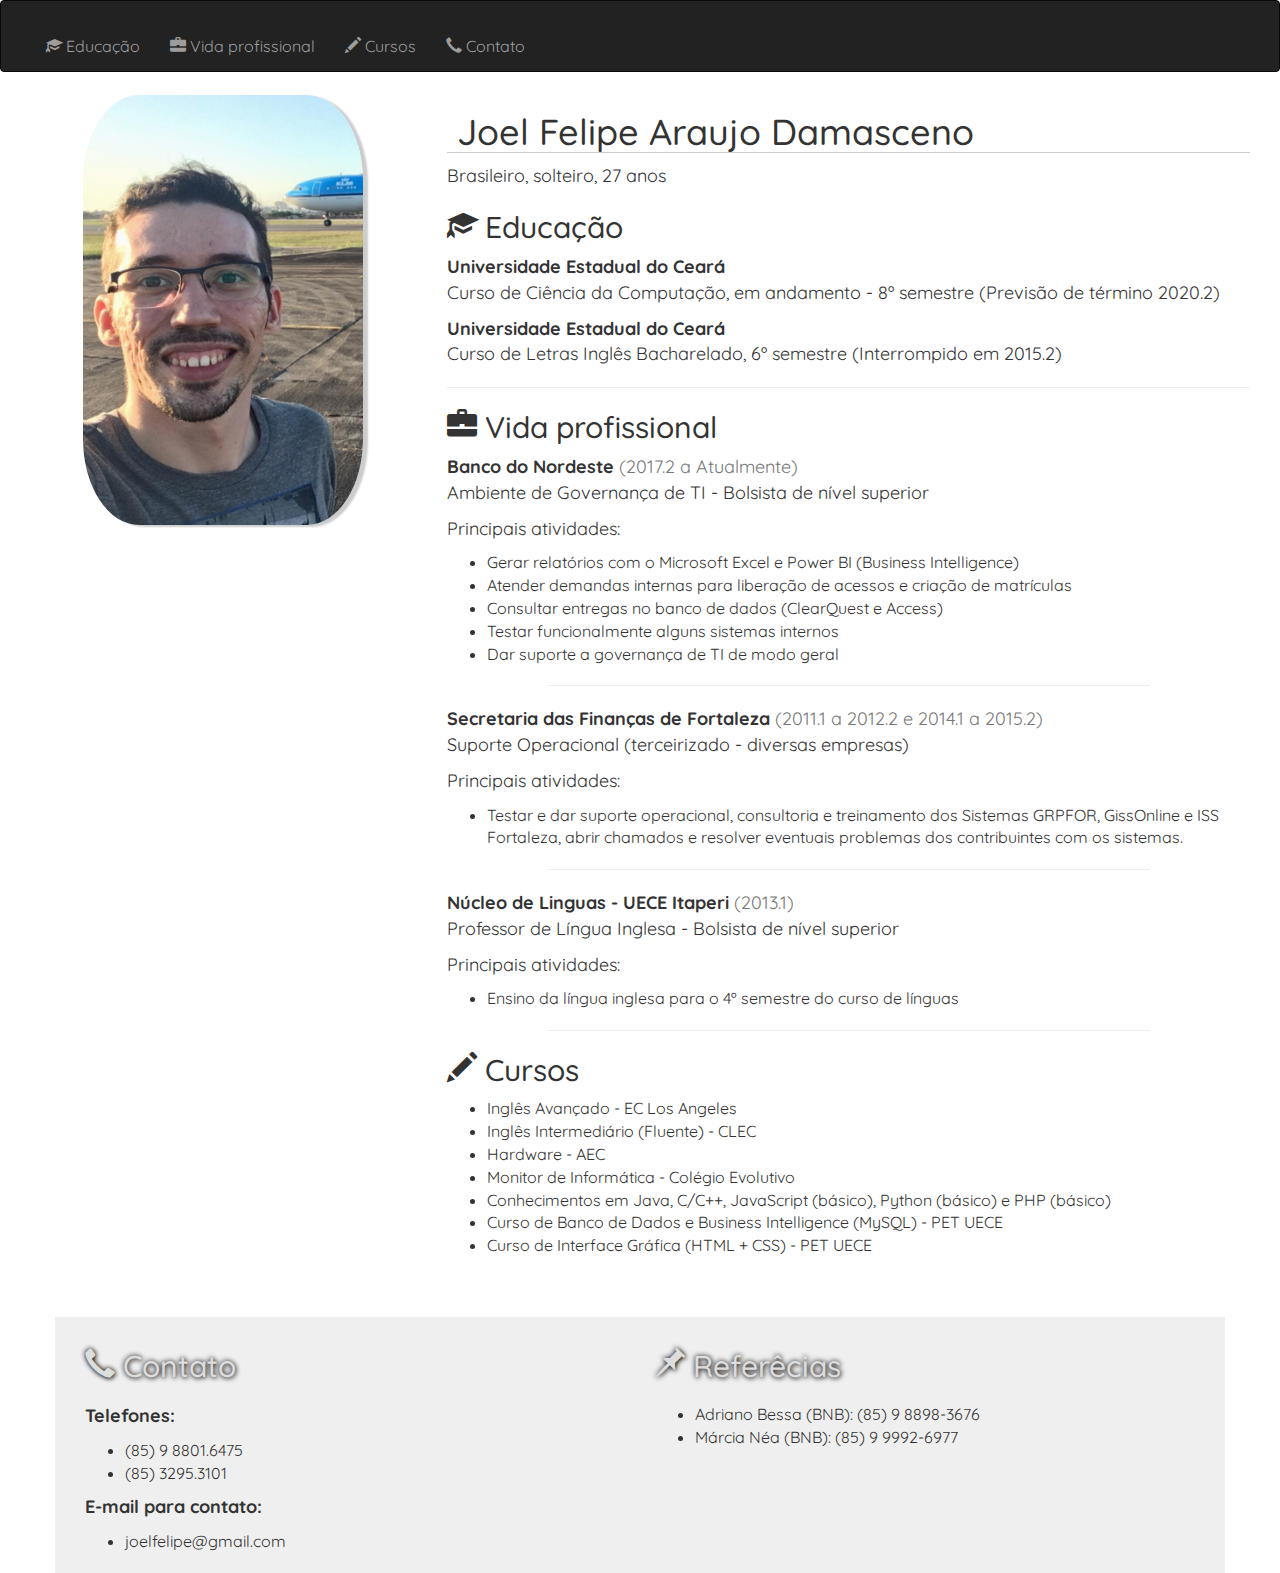
==== index.html @ 541a7241 "Update index.html" ====
<!DOCTYPE html>
<html>
	<head>
		<meta charset="utf-8">

		<title>Currículo Joel Felipe Araujo Damasceno</title>
		<script src="https://ajax.googleapis.com/ajax/libs/jquery/3.2.1/jquery.min.js"></script>
		<link href="https://fonts.googleapis.com/css?family=Advent+Pro|Oswald|Quicksand" rel="stylesheet">
		<link href="css/bootstrap.min.css" rel="stylesheet">
		<link href="css/main.css" rel="stylesheet">
		<link href="css/footer.css" rel="stylesheet">
		<script src="js/bootstrap.js"></script>
		<meta charset="utf-8">
		<meta name="viewport" content="width=device-width, initial-scale=1">
		<link rel="stylesheet" href="https://maxcdn.bootstrapcdn.com/bootstrap/3.3.7/css/bootstrap.min.css">
		<script src="https://ajax.googleapis.com/ajax/libs/jquery/3.3.1/jquery.min.js"></script>
		<script src="https://maxcdn.bootstrapcdn.com/bootstrap/3.3.7/js/bootstrap.min.js"></script>
		<style>
			body {
			  position: relative; 
			}
			.affix {
			  top:0;
			  width: 100%;
			  z-index: 9999 !important;
			}
			.navbar {
			  margin-bottom: 0px;
			}

			.affix ~ .container-fluid {
			 position: relative;
			 top: 50px;
			}
			#section1 {padding-top:50px;height:500px;color: #fff; background-color: #1E88E5;}
			#section2 {padding-top:50px;height:500px;color: #fff; background-color: #673ab7;}
			#section3 {padding-top:50px;height:500px;color: #fff; background-color: #ff9800;}
			#section41 {padding-top:50px;height:500px;color: #fff; background-color: #00bcd4;}
			#section42 {padding-top:50px;height:500px;color: #fff; background-color: #009688;}
		 </style>
		
	</head>
	<body>
		<header class="container">
			<!--<nav class="navbar navbar" data-spy="affix" data-offset-top="197">
				<a class="btn btn-default align-center" href="#educacao"><span class="glyphicon glyphicon-education"></span> Educação</a>
				<a class="btn btn-default align-center" href="#profissional"><span class="glyphicon glyphicon-briefcase"></span> Vida profissional</a>
				<a class="btn btn-default align-center" href="#cursos"><span class="glyphicon glyphicon-pencil"></span> Cursos</a>
				<a class="btn btn-default align-center" href="#contato"><span class="glyphicon glyphicon-earphone"></span> Contato</a> 
			</nav>-->
		</header>
		<nav class="navbar navbar-inverse" data-spy="fix" data-offset-top="400">
		  <div class="container-fluid">
			<div class="navbar-header">
				<button type="button" class="navbar-toggle" data-toggle="collapse" data-target="#myNavbar">
					<span class="icon-bar"></span>
					<span class="icon-bar"></span>
					<span class="icon-bar"></span>			  
			  </button>
			</div>
			<div>
			  <div class="collapse navbar-collapse" id="myNavbar">
				<ul class="nav navbar-nav">
				  <li><a href="#educacao"><span class="glyphicon glyphicon-education"></span> Educação</a></li>
				  <li><a href="#profissional"><span class="glyphicon glyphicon-briefcase"></span> Vida profissional</a></li>
				  <li><a href="#cursos"><span class="glyphicon glyphicon-pencil"></span> Cursos</a></li>
				  <li><a href="#contato"><span class="glyphicon glyphicon-earphone"></span> Contato</a></li>
				  <!--<li class="dropdown"><a class="dropdown-toggle" data-toggle="dropdown" href="#">Section 4 <span class="caret"></span></a>
					<ul class="dropdown-menu">
					  <li><a href="#section41">Section 4-1</a></li>
					  <li><a href="#section42">Section 4-2</a></li>
					</ul>
				  </li>-->
				</ul>
			  </div>
			</div>
		  </div>
		</nav>
		
		
		<div id="principal" class="container-fluid">
			<div id="container-img" class="col-md-4">
				<img src="img/joel2.jpg" alt="Foto Joel Felipe" title="Foto Joel Felipe" /> <br/>
				<!--<nav class="btn-group-vertical" data-spy="scroll">
					<a class="btn btn-default align-left" href="#educacao"><span class="glyphicon glyphicon-education"></span> Educação</a>
					<a class="btn btn-default align-left" href="#profissional"><span class="glyphicon glyphicon-briefcase"></span> Vida profissional</a>
					<a class="btn btn-default align-left" href="#cursos"><span class="glyphicon glyphicon-pencil"></span> Cursos</a>
					<a class="btn btn-default align-left" href="#contato"><span class="glyphicon glyphicon-earphone"></span> Contato</a> 
				</nav>-->
			</div>
			<div class="col-md-8">
				<h1>Joel Felipe Araujo Damasceno</h1>
				<p>Brasileiro, solteiro, 27 anos</p>
				<section id="educacao">
					<h2><span class="glyphicon glyphicon-education"></span> Educação</h2>
					<p><strong>Universidade Estadual do Ceará</strong><br/>Curso de Ciência da Computação, em andamento - 8º semestre (Previsão de término 2020.2)</p>
					<p><strong>Universidade Estadual do Ceará</strong><br/>Curso de Letras Inglês Bacharelado, 6º semestre (Interrompido em 2015.2)</p>
					
				</section>
				<hr/>
				<section id="profissional">
					<h2><span class="glyphicon glyphicon-briefcase"></span> Vida profissional</h2>
					<p>
						<strong>Banco do Nordeste</strong><span class="data"> (2017.2 a Atualmente)</span>
						<br/>Ambiente de Governança de TI - Bolsista de nível superior
					</p>
					<p>
						Principais atividades:
						<ul>
							<li>Gerar relatórios com o Microsoft Excel e Power BI (Business Intelligence)</li>
							<li>Atender demandas internas para liberação de acessos e criação de matrículas</li>
							<li>Consultar entregas no banco de dados (ClearQuest e Access)</li>
							<li>Testar funcionalmente alguns sistemas internos</li>
							<li>Dar suporte a governança de TI de modo geral</li>
						</ul>
					</p>
					<hr/>
					<p>
						<strong>Secretaria das Finanças de Fortaleza</strong><span class="data"> (2011.1 a 2012.2 e 2014.1 a 2015.2)</span>
						<br/>Suporte Operacional (terceirizado - diversas empresas)
					</p>
					<p>Principais atividades:</p>
					<ul>
						<li>Testar e dar suporte operacional, consultoria e treinamento dos Sistemas GRPFOR, GissOnline e ISS Fortaleza, abrir chamados e resolver eventuais problemas dos contribuintes com os sistemas.</li>
					</ul>
					<hr/>
					<p>
						<strong>Núcleo de Linguas - UECE Itaperi</strong><span class="data"> (2013.1)</span>
						<br/>Professor de Língua Inglesa - Bolsista de nível superior
					</p>
					<p>
						Principais atividades:
						<ul>
							<li>Ensino da língua inglesa para o 4º semestre do curso de línguas</li>
						</ul>
					</p>
					<hr/>

				</section>
				<section id="cursos">
					<h2><span class="glyphicon glyphicon-pencil"></span> Cursos</h2>
					<ul>
						<li>Inglês Avançado - EC Los Angeles</li>
						<li>Inglês Intermediário (Fluente) - CLEC</li>
						<li>Hardware - AEC</li>
						<li>Monitor de Informática - Colégio Evolutivo</li>
						<li>Conhecimentos em Java, C/C++, JavaScript (básico), Python (básico) e PHP (básico)</li>
						<li>Curso de Banco de Dados e Business Intelligence (MySQL) - PET UECE</li>
						<li>Curso de Interface Gráfica (HTML + CSS) - PET UECE</li>
					</ul>
				</section> 
			</div>
		</div>
		<footer id="contato" class="container">
			<div class="col-md-6">
				<h2><span class="glyphicon glyphicon-earphone"></span> Contato</h2>
				<p>
					<strong>Telefones: </strong>
					<ul>
						<li>(85) 9 8801.6475</li>
						<li>(85) 3295.3101</li>
					</ul>

				</p>
				<p>
					<strong>E-mail para contato: </strong>
					<ul>
						<li>joelfelipe@gmail.com</li>
					</ul>
				</p>
			</div>
			<div class="col-md-6">
				<h2><span class="glyphicon glyphicon-pushpin"></span> Referêcias</h2>
				<ul>
					<li>Adriano Bessa (BNB): (85) 9 8898-3676</li>
					<li>Márcia Néa (BNB): (85) 9 9992-6977</li>
				</ul>
			</div>
		</footer>
<!--<script>
    setTimeout(function(){
        $.getJSON("http://ws.audioscrobbler.com/2.0/?method=user.getrecenttracks&user=IcelinkChizuru&api_key=bb6ff4dbb2cafe2ff503d2848f20c71f&format=json", function(result){
            $.each(result.track, function(i, field){
                $("#musicas").append(field + " ");
            });
			console.log(result);
        });
    }, 1);
</script>-->
	</body>
</html>
---- css/main.css ----
* {
	transition-duration: .3s;
	font-family: 'Quicksand', sans-serif;
}

p {
	font-size: 18px;
}

#container-img{
	text-align: center;
}

#principal {
	padding-top: 20px;
}

#principal img {
	width: 20em;
	border-radius: 20%;
	box-shadow: 5px 2px 2px #ccc;
	margin: 3px 0px;
}

li {
	font-size: 16px;
}

h1, h2, h3, h4, h5, h6 {
	font-family: 'Oswald', sans-serif;
}

h1 {
	font-size: 3em;
	border-bottom: solid 1px #ccc;
	padding-left: 10px;
}

nav {
	padding-top: 20px;
}

nav a:not(:first-child){

}

.data {
	color: #777;
}

section hr {
	margin: 20px 100px;
}

@media only screen and (max-width: 500px) {
	#principal img {
		width: 100%;
		border-radius: 0px;
	}
}


@media only screen and (max-width: 500px) {
	nav a {

	}
}
---- css/footer.css ----
footer {
	min-height: 250px;
	background-color: #efefef;
	margin-top: 50px;
	padding: 10px;
}

footer h2 {
	color: #ddd;
	text-shadow: 1px 1px 5px #000, -1px -1px 5px #888;
	padding-bottom: 10px;
}
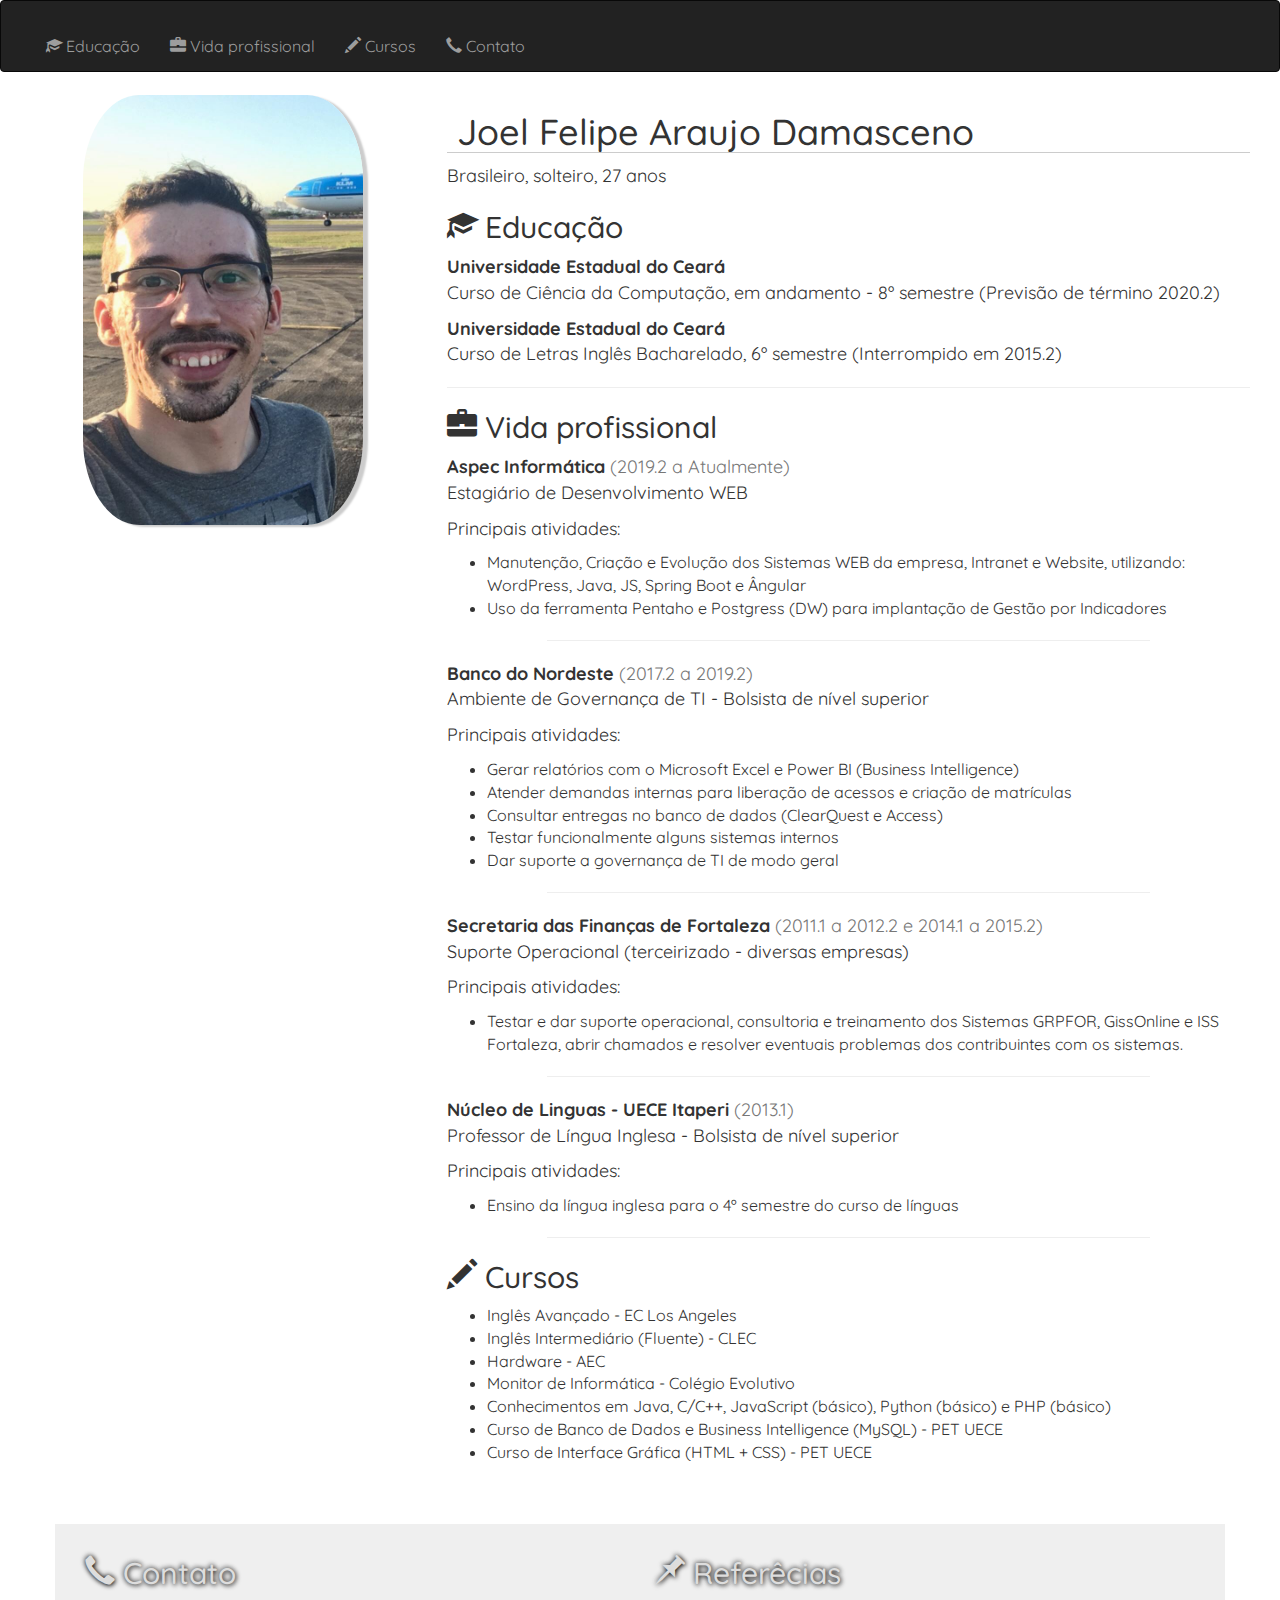
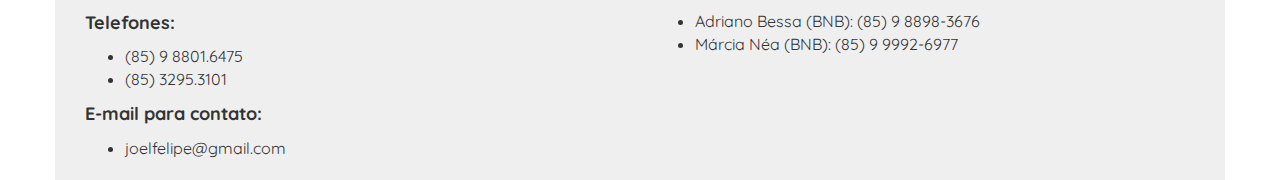
==== commit a785df8e: "Atualização de Vida Profissional" ====
--- a/index.html
+++ b/index.html
@@ -101,7 +101,19 @@
 				<section id="profissional">
 					<h2><span class="glyphicon glyphicon-briefcase"></span> Vida profissional</h2>
 					<p>
-						<strong>Banco do Nordeste</strong><span class="data"> (2017.2 a Atualmente)</span>
+						<strong>Aspec Informática</strong><span class="data"> (2019.2 a Atualmente)</span>
+						<br/>Estagiário de Desenvolvimento WEB
+					</p>
+					<p>
+						Principais atividades:
+						<ul>
+							<li>Manutenção, Criação e Evolução dos Sistemas WEB da empresa, Intranet e Website, utilizando: WordPress, Java, JS, Spring Boot e Ângular</li>
+							<li>Uso da ferramenta Pentaho e Postgress (DW) para implantação de Gestão por Indicadores</li>
+						</ul>
+					</p>
+					<hr/>
+					<p>
+						<strong>Banco do Nordeste</strong><span class="data"> (2017.2 a 2019.2)</span>
 						<br/>Ambiente de Governança de TI - Bolsista de nível superior
 					</p>
 					<p>
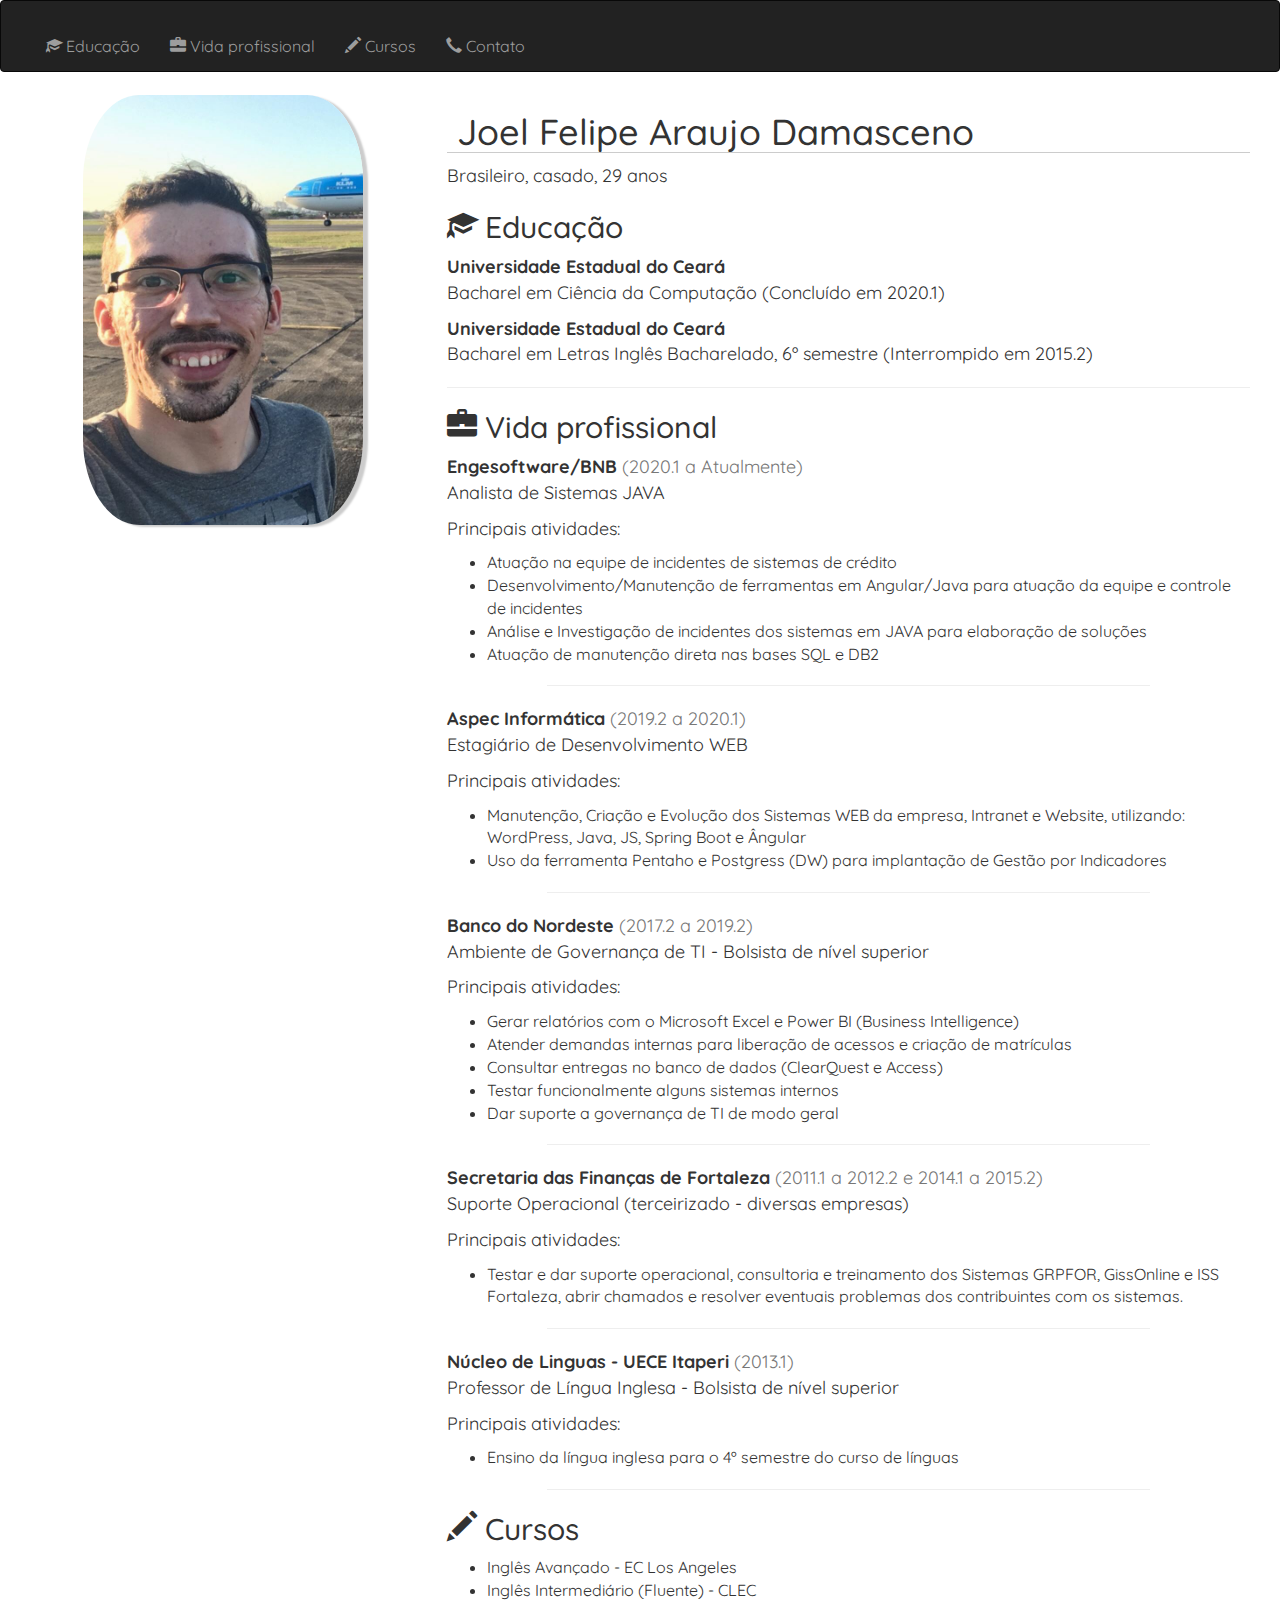
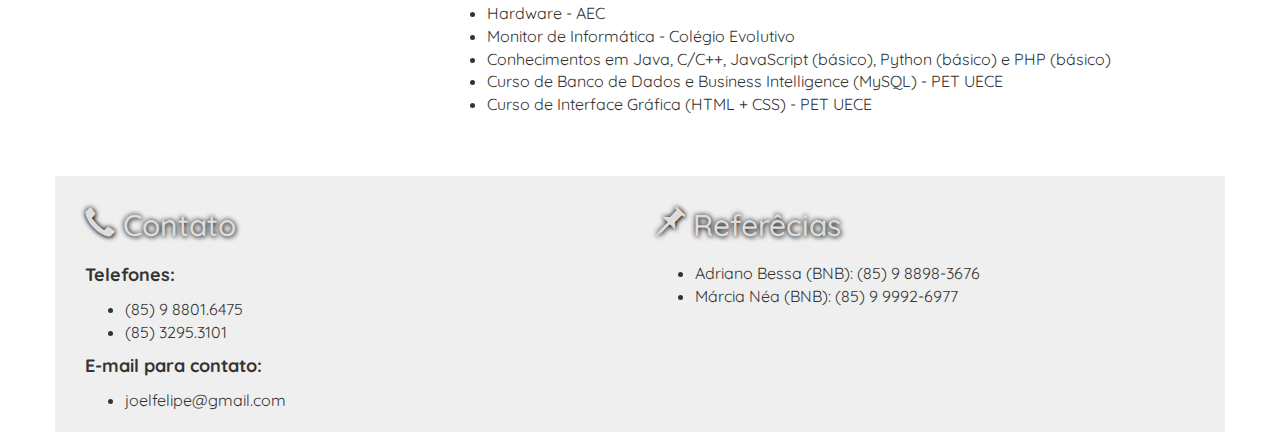
==== commit a77c12f7: "Update index.html" ====
--- a/index.html
+++ b/index.html
@@ -90,18 +90,32 @@
 			</div>
 			<div class="col-md-8">
 				<h1>Joel Felipe Araujo Damasceno</h1>
-				<p>Brasileiro, solteiro, 27 anos</p>
+				<p>Brasileiro, casado, 29 anos</p>
 				<section id="educacao">
 					<h2><span class="glyphicon glyphicon-education"></span> Educação</h2>
-					<p><strong>Universidade Estadual do Ceará</strong><br/>Curso de Ciência da Computação, em andamento - 8º semestre (Previsão de término 2020.2)</p>
-					<p><strong>Universidade Estadual do Ceará</strong><br/>Curso de Letras Inglês Bacharelado, 6º semestre (Interrompido em 2015.2)</p>
+					<p><strong>Universidade Estadual do Ceará</strong><br/>Bacharel em Ciência da Computação (Concluído em 2020.1)</p>
+					<p><strong>Universidade Estadual do Ceará</strong><br/>Bacharel em Letras Inglês Bacharelado, 6º semestre (Interrompido em 2015.2)</p>
 					
 				</section>
 				<hr/>
 				<section id="profissional">
 					<h2><span class="glyphicon glyphicon-briefcase"></span> Vida profissional</h2>
 					<p>
-						<strong>Aspec Informática</strong><span class="data"> (2019.2 a Atualmente)</span>
+						<strong>Engesoftware/BNB</strong><span class="data"> (2020.1 a Atualmente)</span>
+						<br/>Analista de Sistemas JAVA
+					</p>
+					<p>
+						Principais atividades:
+						<ul>
+							<li>Atuação na equipe de incidentes de sistemas de crédito</li>
+							<li>Desenvolvimento/Manutenção de ferramentas em Angular/Java para atuação da equipe e controle de incidentes</li>
+							<li>Análise e Investigação de incidentes dos sistemas em JAVA para elaboração de soluções</li>
+							<li>Atuação de manutenção direta nas bases SQL e DB2</li>
+						</ul>
+					</p>
+					<hr/>
+					<p>
+						<strong>Aspec Informática</strong><span class="data"> (2019.2 a 2020.1)</span>
 						<br/>Estagiário de Desenvolvimento WEB
 					</p>
 					<p>
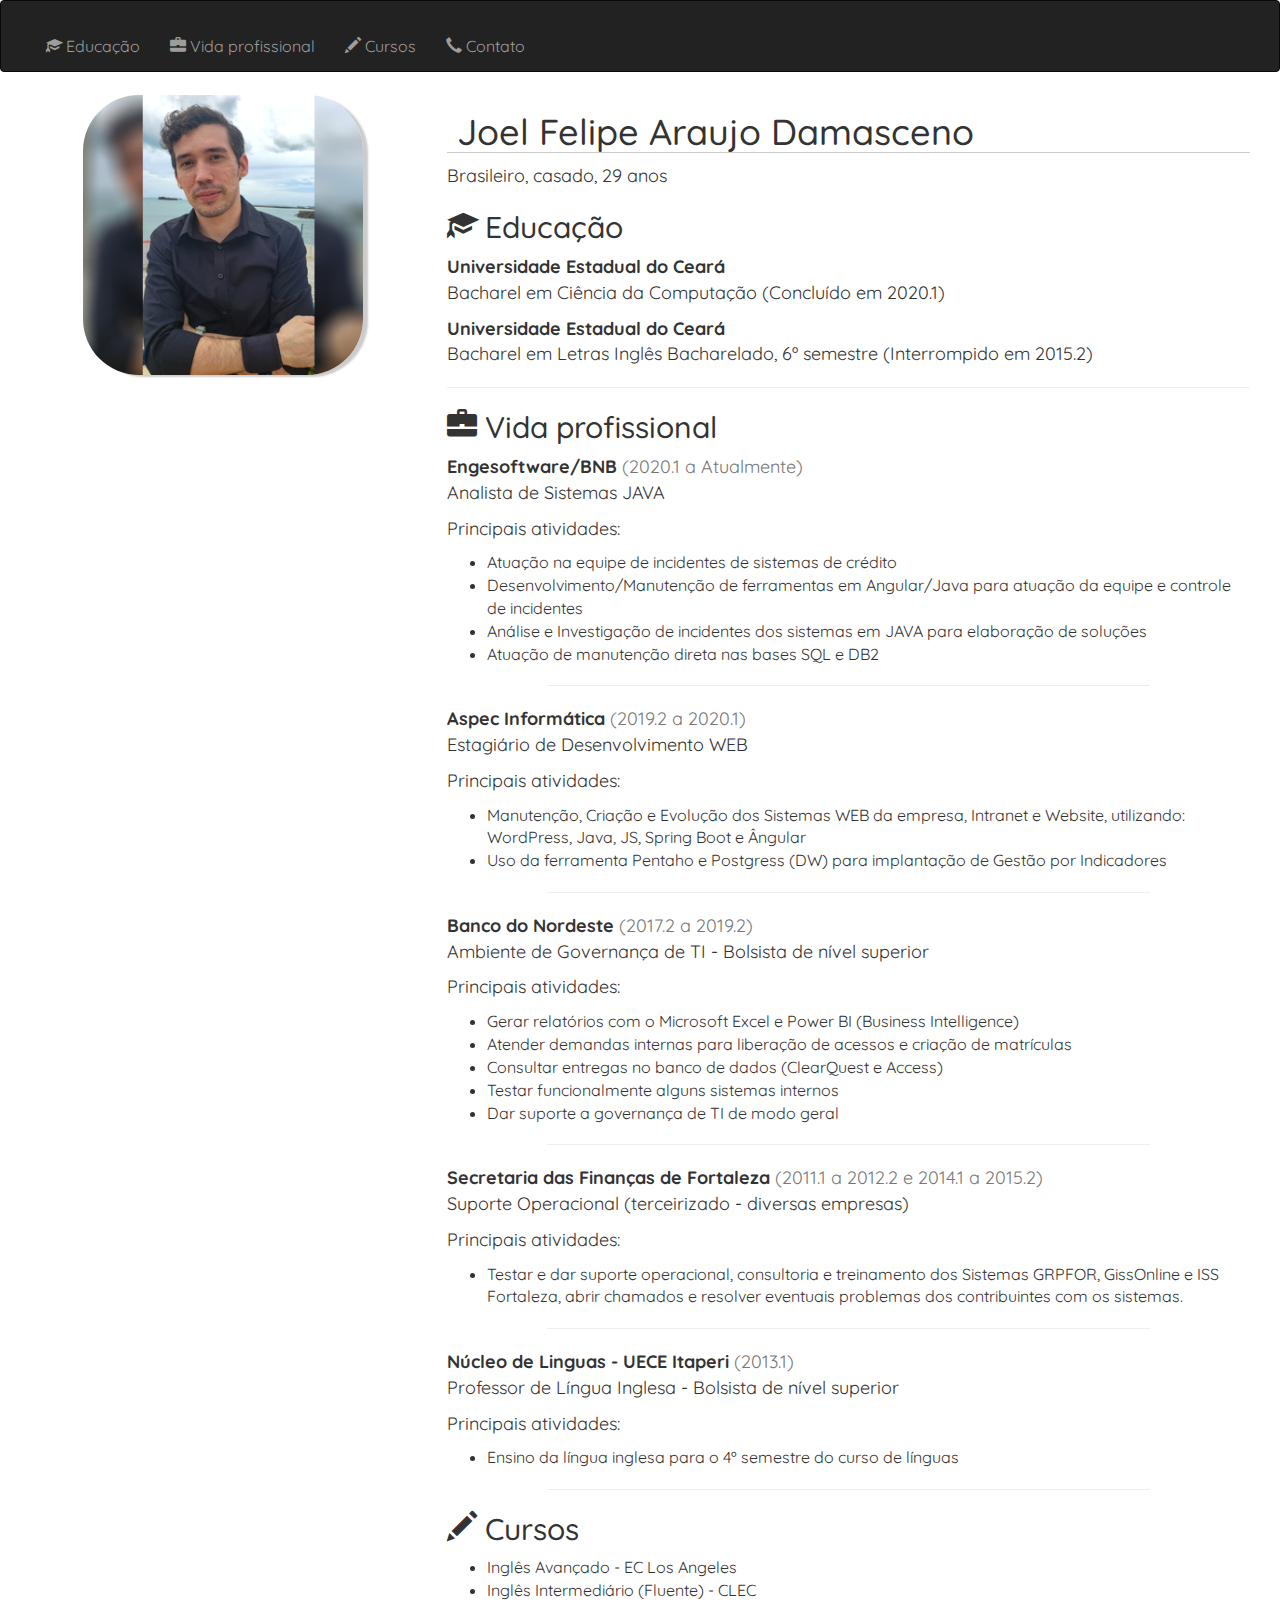
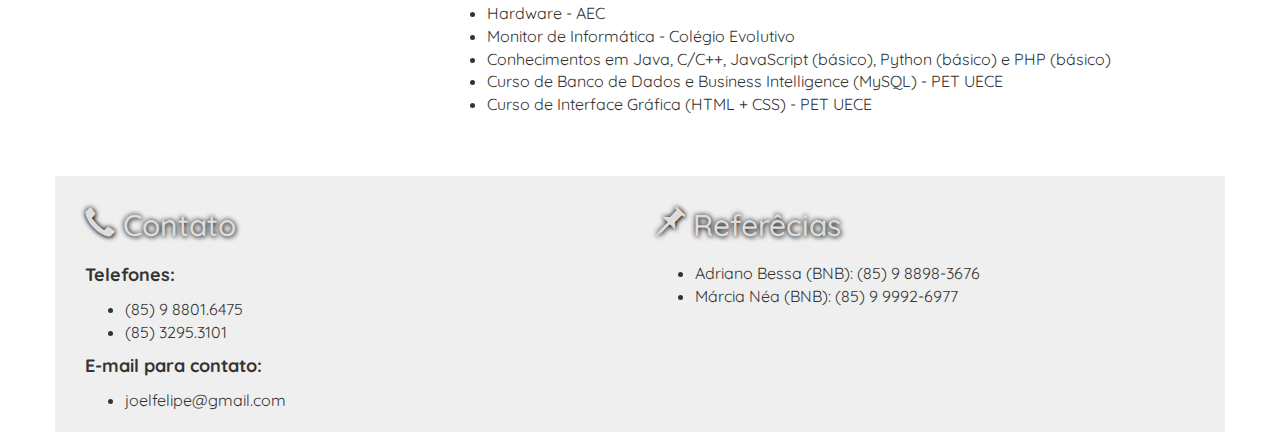
==== commit 6f1b7465: "Update index.html" ====
--- a/index.html
+++ b/index.html
@@ -80,7 +80,7 @@
 		
 		<div id="principal" class="container-fluid">
 			<div id="container-img" class="col-md-4">
-				<img src="img/joel2.jpg" alt="Foto Joel Felipe" title="Foto Joel Felipe" /> <br/>
+				<img src="img/foto linkedin.png" alt="Foto Joel Felipe" title="Foto Joel Felipe" /> <br/>
 				<!--<nav class="btn-group-vertical" data-spy="scroll">
 					<a class="btn btn-default align-left" href="#educacao"><span class="glyphicon glyphicon-education"></span> Educação</a>
 					<a class="btn btn-default align-left" href="#profissional"><span class="glyphicon glyphicon-briefcase"></span> Vida profissional</a>
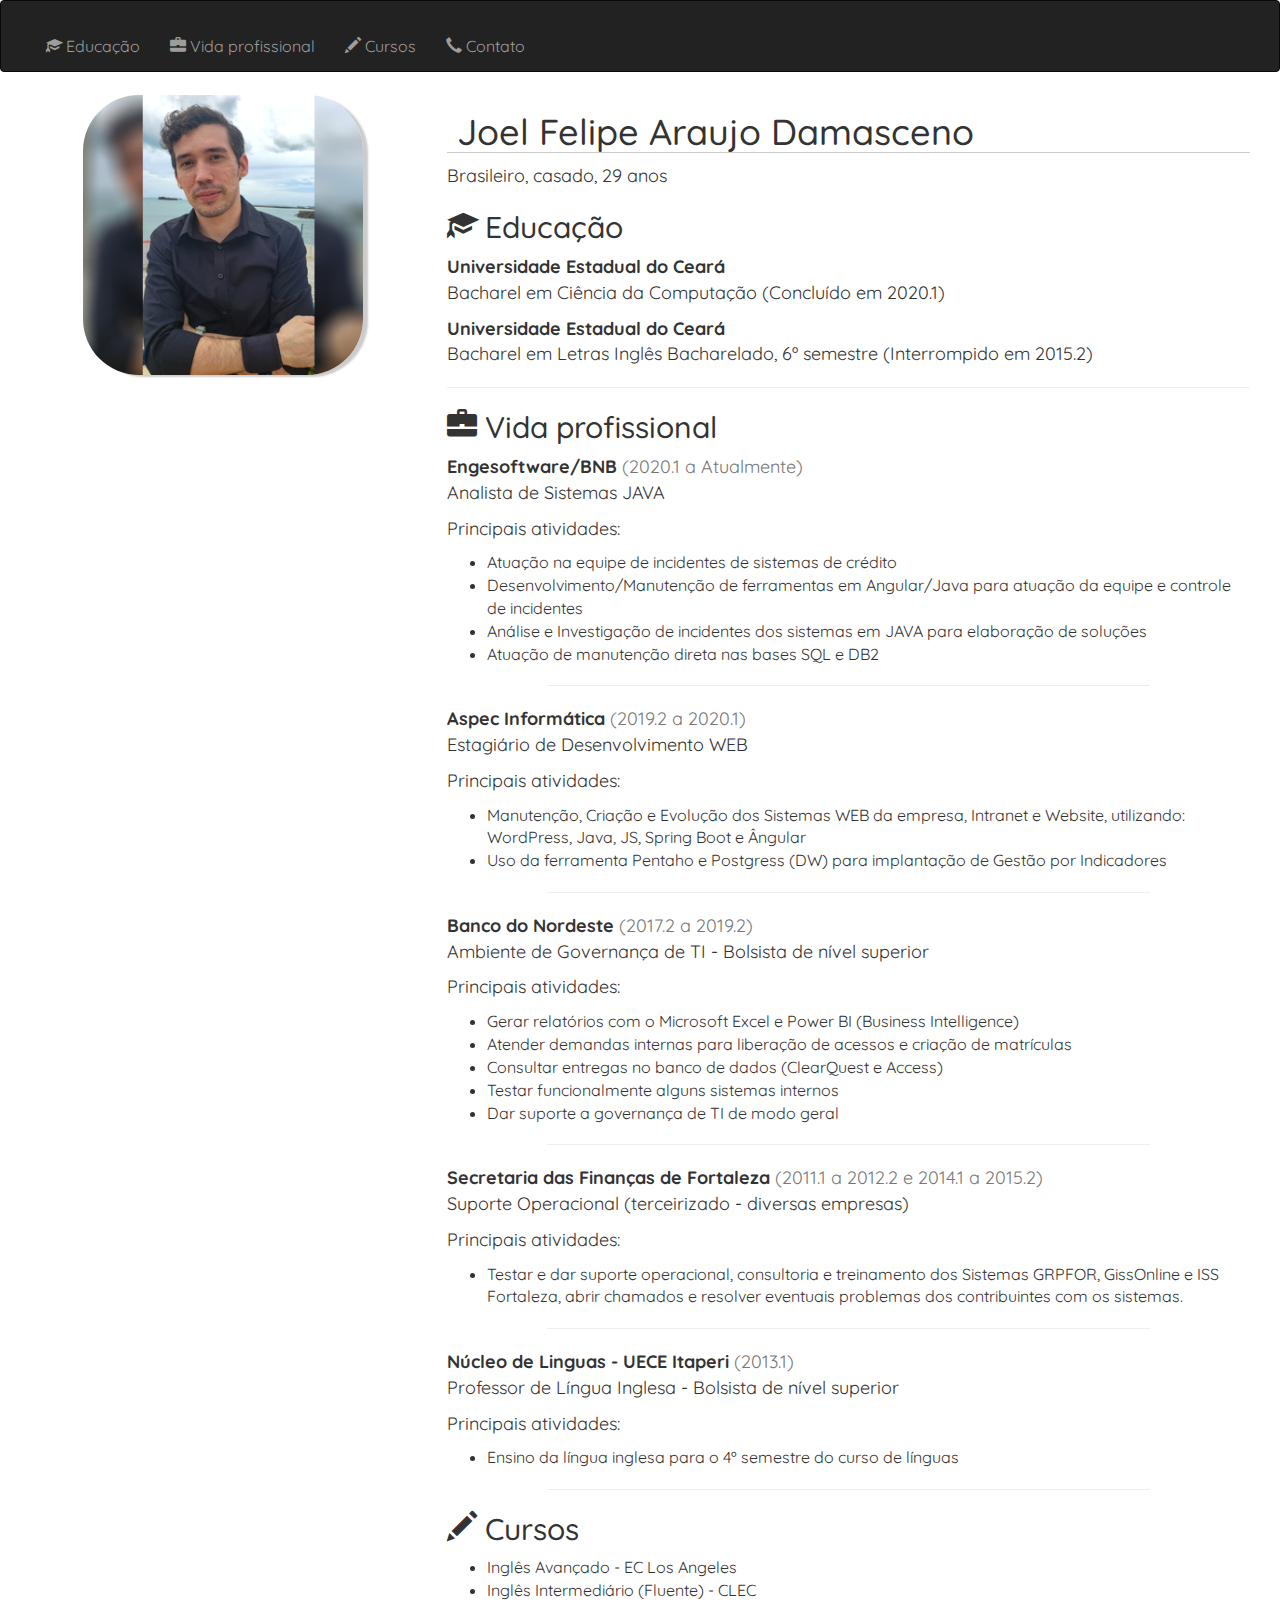
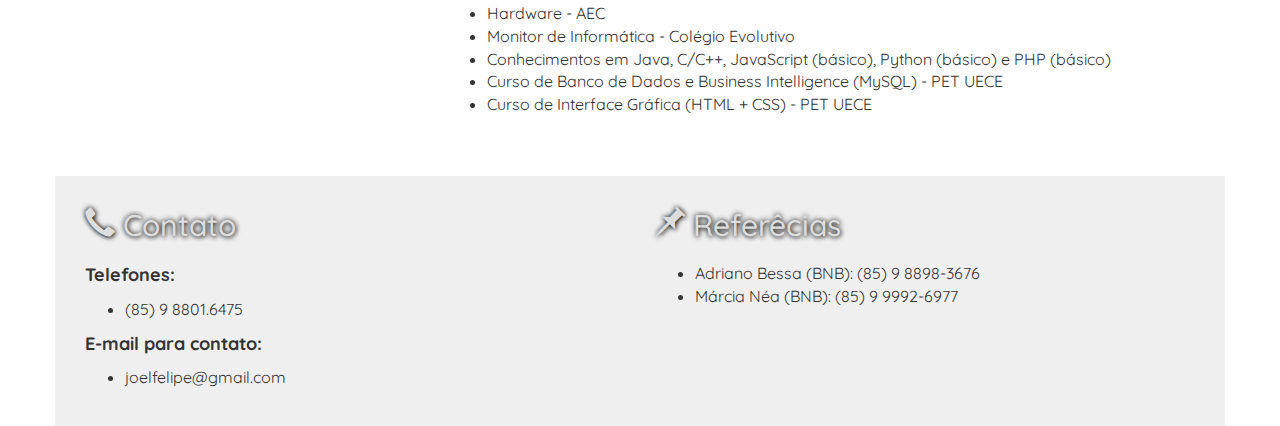
==== commit e4c7c390: "Update index.html" ====
--- a/index.html
+++ b/index.html
@@ -184,7 +184,6 @@
 					<strong>Telefones: </strong>
 					<ul>
 						<li>(85) 9 8801.6475</li>
-						<li>(85) 3295.3101</li>
 					</ul>
 
 				</p>
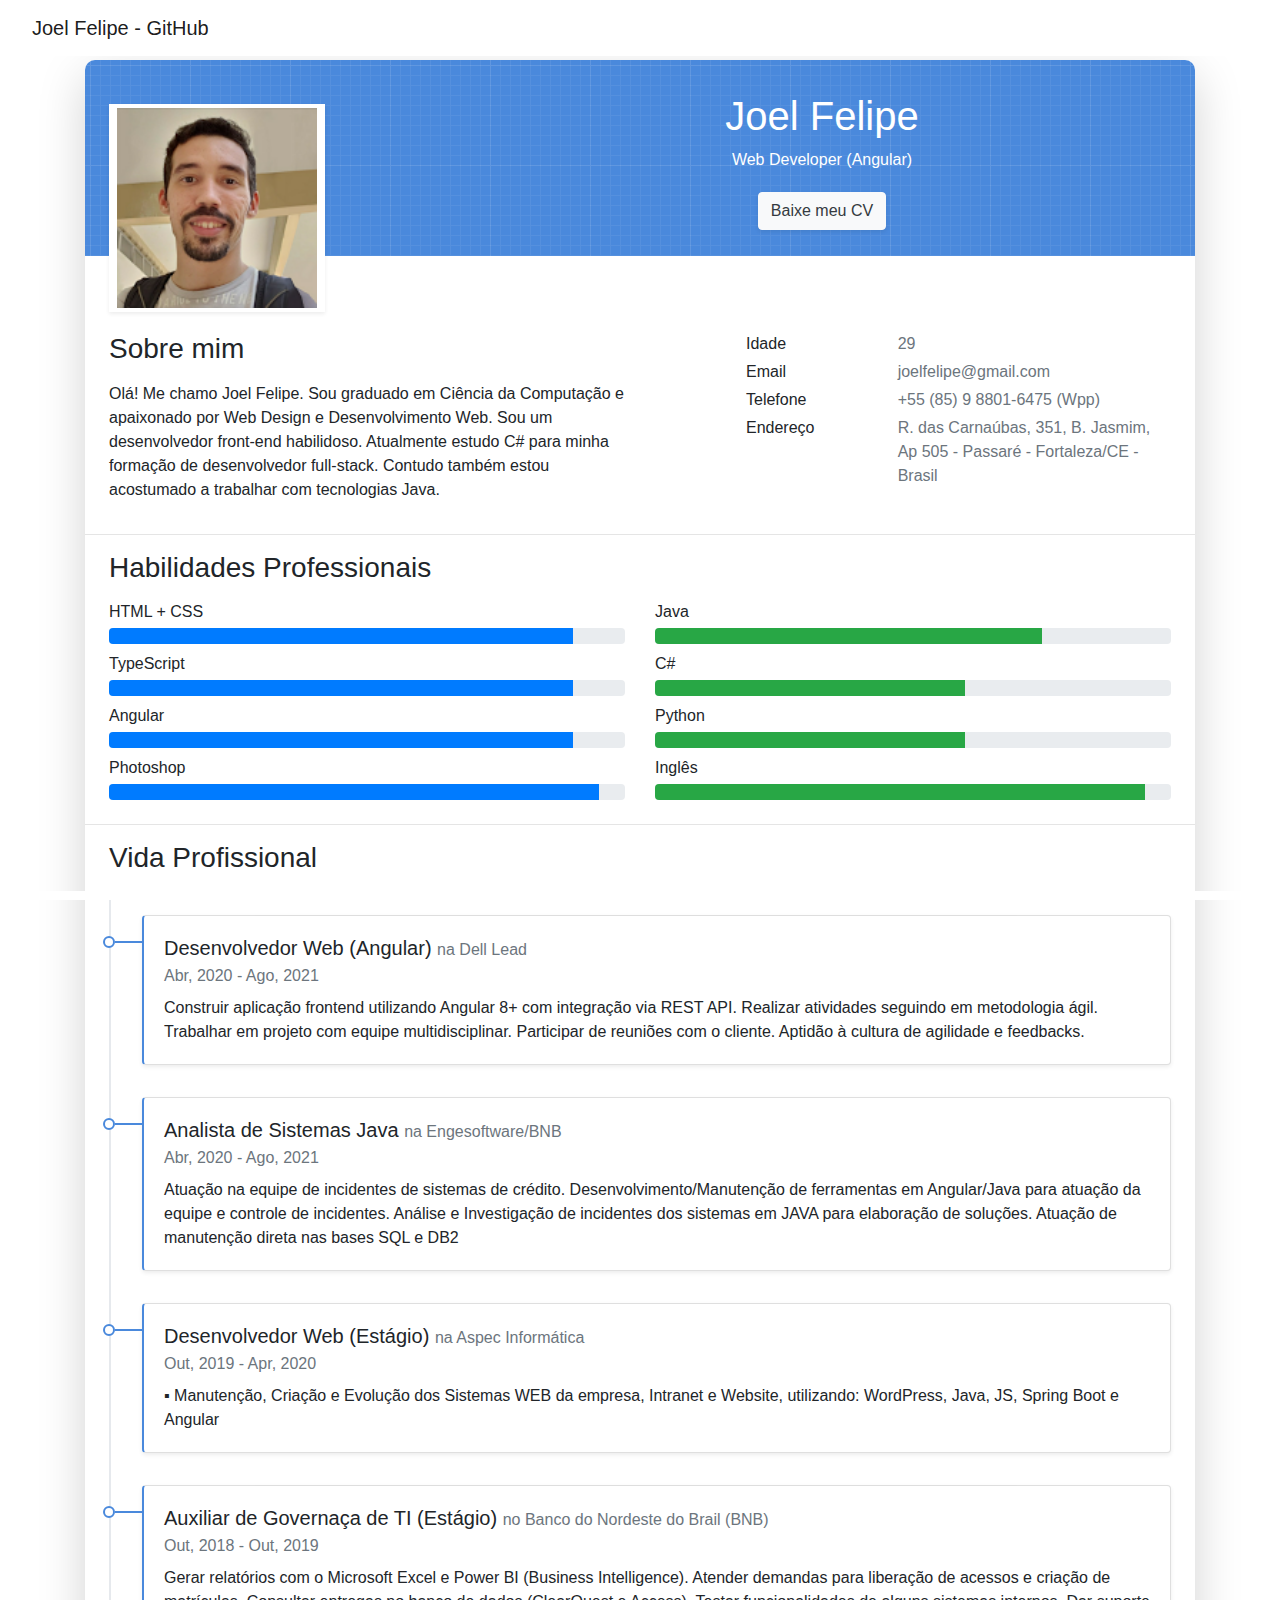
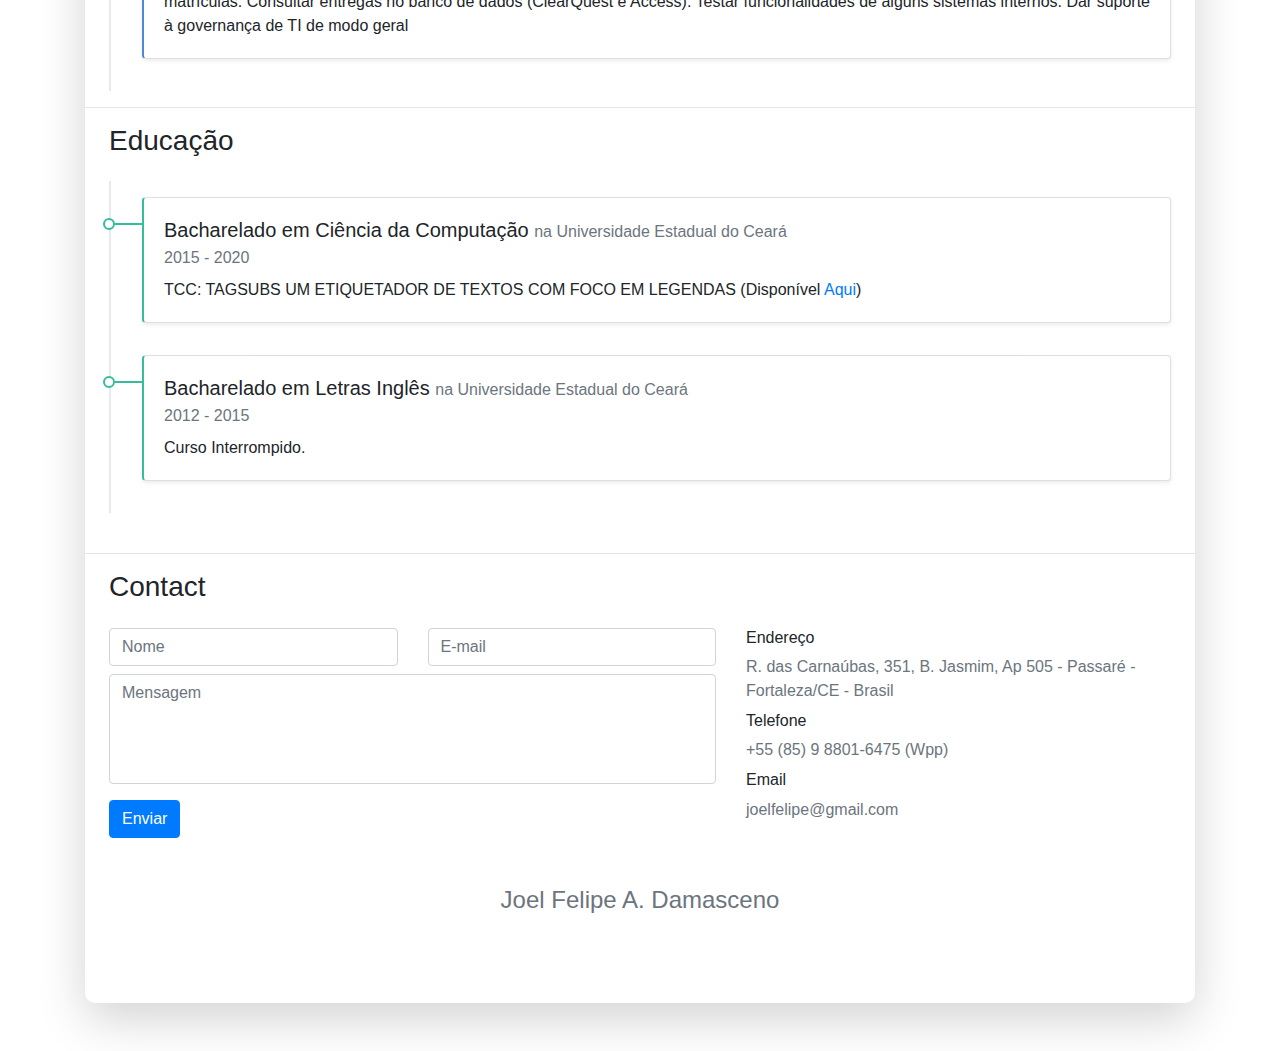
==== commit 1439d778: "novo template" ====
--- a/index.html
+++ b/index.html
@@ -1,216 +1,12 @@
-<!DOCTYPE html>
-<html>
-	<head>
-		<meta charset="utf-8">
-
-		<title>Currículo Joel Felipe Araujo Damasceno</title>
-		<script src="https://ajax.googleapis.com/ajax/libs/jquery/3.2.1/jquery.min.js"></script>
-		<link href="https://fonts.googleapis.com/css?family=Advent+Pro|Oswald|Quicksand" rel="stylesheet">
-		<link href="css/bootstrap.min.css" rel="stylesheet">
-		<link href="css/main.css" rel="stylesheet">
-		<link href="css/footer.css" rel="stylesheet">
-		<script src="js/bootstrap.js"></script>
-		<meta charset="utf-8">
-		<meta name="viewport" content="width=device-width, initial-scale=1">
-		<link rel="stylesheet" href="https://maxcdn.bootstrapcdn.com/bootstrap/3.3.7/css/bootstrap.min.css">
-		<script src="https://ajax.googleapis.com/ajax/libs/jquery/3.3.1/jquery.min.js"></script>
-		<script src="https://maxcdn.bootstrapcdn.com/bootstrap/3.3.7/js/bootstrap.min.js"></script>
-		<style>
-			body {
-			  position: relative; 
-			}
-			.affix {
-			  top:0;
-			  width: 100%;
-			  z-index: 9999 !important;
-			}
-			.navbar {
-			  margin-bottom: 0px;
-			}
-
-			.affix ~ .container-fluid {
-			 position: relative;
-			 top: 50px;
-			}
-			#section1 {padding-top:50px;height:500px;color: #fff; background-color: #1E88E5;}
-			#section2 {padding-top:50px;height:500px;color: #fff; background-color: #673ab7;}
-			#section3 {padding-top:50px;height:500px;color: #fff; background-color: #ff9800;}
-			#section41 {padding-top:50px;height:500px;color: #fff; background-color: #00bcd4;}
-			#section42 {padding-top:50px;height:500px;color: #fff; background-color: #009688;}
-		 </style>
-		
-	</head>
-	<body>
-		<header class="container">
-			<!--<nav class="navbar navbar" data-spy="affix" data-offset-top="197">
-				<a class="btn btn-default align-center" href="#educacao"><span class="glyphicon glyphicon-education"></span> Educação</a>
-				<a class="btn btn-default align-center" href="#profissional"><span class="glyphicon glyphicon-briefcase"></span> Vida profissional</a>
-				<a class="btn btn-default align-center" href="#cursos"><span class="glyphicon glyphicon-pencil"></span> Cursos</a>
-				<a class="btn btn-default align-center" href="#contato"><span class="glyphicon glyphicon-earphone"></span> Contato</a> 
-			</nav>-->
-		</header>
-		<nav class="navbar navbar-inverse" data-spy="fix" data-offset-top="400">
-		  <div class="container-fluid">
-			<div class="navbar-header">
-				<button type="button" class="navbar-toggle" data-toggle="collapse" data-target="#myNavbar">
-					<span class="icon-bar"></span>
-					<span class="icon-bar"></span>
-					<span class="icon-bar"></span>			  
-			  </button>
-			</div>
-			<div>
-			  <div class="collapse navbar-collapse" id="myNavbar">
-				<ul class="nav navbar-nav">
-				  <li><a href="#educacao"><span class="glyphicon glyphicon-education"></span> Educação</a></li>
-				  <li><a href="#profissional"><span class="glyphicon glyphicon-briefcase"></span> Vida profissional</a></li>
-				  <li><a href="#cursos"><span class="glyphicon glyphicon-pencil"></span> Cursos</a></li>
-				  <li><a href="#contato"><span class="glyphicon glyphicon-earphone"></span> Contato</a></li>
-				  <!--<li class="dropdown"><a class="dropdown-toggle" data-toggle="dropdown" href="#">Section 4 <span class="caret"></span></a>
-					<ul class="dropdown-menu">
-					  <li><a href="#section41">Section 4-1</a></li>
-					  <li><a href="#section42">Section 4-2</a></li>
-					</ul>
-				  </li>-->
-				</ul>
-			  </div>
-			</div>
-		  </div>
-		</nav>
-		
-		
-		<div id="principal" class="container-fluid">
-			<div id="container-img" class="col-md-4">
-				<img src="img/foto linkedin.png" alt="Foto Joel Felipe" title="Foto Joel Felipe" /> <br/>
-				<!--<nav class="btn-group-vertical" data-spy="scroll">
-					<a class="btn btn-default align-left" href="#educacao"><span class="glyphicon glyphicon-education"></span> Educação</a>
-					<a class="btn btn-default align-left" href="#profissional"><span class="glyphicon glyphicon-briefcase"></span> Vida profissional</a>
-					<a class="btn btn-default align-left" href="#cursos"><span class="glyphicon glyphicon-pencil"></span> Cursos</a>
-					<a class="btn btn-default align-left" href="#contato"><span class="glyphicon glyphicon-earphone"></span> Contato</a> 
-				</nav>-->
-			</div>
-			<div class="col-md-8">
-				<h1>Joel Felipe Araujo Damasceno</h1>
-				<p>Brasileiro, casado, 29 anos</p>
-				<section id="educacao">
-					<h2><span class="glyphicon glyphicon-education"></span> Educação</h2>
-					<p><strong>Universidade Estadual do Ceará</strong><br/>Bacharel em Ciência da Computação (Concluído em 2020.1)</p>
-					<p><strong>Universidade Estadual do Ceará</strong><br/>Bacharel em Letras Inglês Bacharelado, 6º semestre (Interrompido em 2015.2)</p>
-					
-				</section>
-				<hr/>
-				<section id="profissional">
-					<h2><span class="glyphicon glyphicon-briefcase"></span> Vida profissional</h2>
-					<p>
-						<strong>Engesoftware/BNB</strong><span class="data"> (2020.1 a Atualmente)</span>
-						<br/>Analista de Sistemas JAVA
-					</p>
-					<p>
-						Principais atividades:
-						<ul>
-							<li>Atuação na equipe de incidentes de sistemas de crédito</li>
-							<li>Desenvolvimento/Manutenção de ferramentas em Angular/Java para atuação da equipe e controle de incidentes</li>
-							<li>Análise e Investigação de incidentes dos sistemas em JAVA para elaboração de soluções</li>
-							<li>Atuação de manutenção direta nas bases SQL e DB2</li>
-						</ul>
-					</p>
-					<hr/>
-					<p>
-						<strong>Aspec Informática</strong><span class="data"> (2019.2 a 2020.1)</span>
-						<br/>Estagiário de Desenvolvimento WEB
-					</p>
-					<p>
-						Principais atividades:
-						<ul>
-							<li>Manutenção, Criação e Evolução dos Sistemas WEB da empresa, Intranet e Website, utilizando: WordPress, Java, JS, Spring Boot e Ângular</li>
-							<li>Uso da ferramenta Pentaho e Postgress (DW) para implantação de Gestão por Indicadores</li>
-						</ul>
-					</p>
-					<hr/>
-					<p>
-						<strong>Banco do Nordeste</strong><span class="data"> (2017.2 a 2019.2)</span>
-						<br/>Ambiente de Governança de TI - Bolsista de nível superior
-					</p>
-					<p>
-						Principais atividades:
-						<ul>
-							<li>Gerar relatórios com o Microsoft Excel e Power BI (Business Intelligence)</li>
-							<li>Atender demandas internas para liberação de acessos e criação de matrículas</li>
-							<li>Consultar entregas no banco de dados (ClearQuest e Access)</li>
-							<li>Testar funcionalmente alguns sistemas internos</li>
-							<li>Dar suporte a governança de TI de modo geral</li>
-						</ul>
-					</p>
-					<hr/>
-					<p>
-						<strong>Secretaria das Finanças de Fortaleza</strong><span class="data"> (2011.1 a 2012.2 e 2014.1 a 2015.2)</span>
-						<br/>Suporte Operacional (terceirizado - diversas empresas)
-					</p>
-					<p>Principais atividades:</p>
-					<ul>
-						<li>Testar e dar suporte operacional, consultoria e treinamento dos Sistemas GRPFOR, GissOnline e ISS Fortaleza, abrir chamados e resolver eventuais problemas dos contribuintes com os sistemas.</li>
-					</ul>
-					<hr/>
-					<p>
-						<strong>Núcleo de Linguas - UECE Itaperi</strong><span class="data"> (2013.1)</span>
-						<br/>Professor de Língua Inglesa - Bolsista de nível superior
-					</p>
-					<p>
-						Principais atividades:
-						<ul>
-							<li>Ensino da língua inglesa para o 4º semestre do curso de línguas</li>
-						</ul>
-					</p>
-					<hr/>
-
-				</section>
-				<section id="cursos">
-					<h2><span class="glyphicon glyphicon-pencil"></span> Cursos</h2>
-					<ul>
-						<li>Inglês Avançado - EC Los Angeles</li>
-						<li>Inglês Intermediário (Fluente) - CLEC</li>
-						<li>Hardware - AEC</li>
-						<li>Monitor de Informática - Colégio Evolutivo</li>
-						<li>Conhecimentos em Java, C/C++, JavaScript (básico), Python (básico) e PHP (básico)</li>
-						<li>Curso de Banco de Dados e Business Intelligence (MySQL) - PET UECE</li>
-						<li>Curso de Interface Gráfica (HTML + CSS) - PET UECE</li>
-					</ul>
-				</section> 
-			</div>
-		</div>
-		<footer id="contato" class="container">
-			<div class="col-md-6">
-				<h2><span class="glyphicon glyphicon-earphone"></span> Contato</h2>
-				<p>
-					<strong>Telefones: </strong>
-					<ul>
-						<li>(85) 9 8801.6475</li>
-					</ul>
-
-				</p>
-				<p>
-					<strong>E-mail para contato: </strong>
-					<ul>
-						<li>joelfelipe@gmail.com</li>
-					</ul>
-				</p>
-			</div>
-			<div class="col-md-6">
-				<h2><span class="glyphicon glyphicon-pushpin"></span> Referêcias</h2>
-				<ul>
-					<li>Adriano Bessa (BNB): (85) 9 8898-3676</li>
-					<li>Márcia Néa (BNB): (85) 9 9992-6977</li>
-				</ul>
-			</div>
-		</footer>
-<!--<script>
-    setTimeout(function(){
-        $.getJSON("http://ws.audioscrobbler.com/2.0/?method=user.getrecenttracks&user=IcelinkChizuru&api_key=bb6ff4dbb2cafe2ff503d2848f20c71f&format=json", function(result){
-            $.each(result.track, function(i, field){
-                $("#musicas").append(field + " ");
-            });
-			console.log(result);
-        });
-    }, 1);
-</script>-->
-	</body>
-</html>
+<!DOCTYPE html><html lang="en"><head>
+  <meta charset="utf-8">
+  <title>AppEstudos</title>
+  <base href="/">
+  <meta name="viewport" content="width=device-width, initial-scale=1">
+  <link rel="icon" type="image/x-icon" href="favicon.ico">
+<style>body{padding-top:60px;}:root{--blue:#007bff;--indigo:#6610f2;--purple:#6f42c1;--pink:#e83e8c;--red:#dc3545;--orange:#fd7e14;--yellow:#ffc107;--green:#28a745;--teal:#20c997;--cyan:#17a2b8;--white:#fff;--gray:#6c757d;--gray-dark:#343a40;--primary:#007bff;--secondary:#6c757d;--success:#28a745;--info:#17a2b8;--warning:#ffc107;--danger:#dc3545;--light:#f8f9fa;--dark:#343a40;--breakpoint-xs:0;--breakpoint-sm:576px;--breakpoint-md:768px;--breakpoint-lg:992px;--breakpoint-xl:1200px;--font-family-sans-serif:-apple-system,BlinkMacSystemFont,"Segoe UI",Roboto,"Helvetica Neue",Arial,sans-serif,"Apple Color Emoji","Segoe UI Emoji","Segoe UI Symbol";--font-family-monospace:SFMono-Regular,Menlo,Monaco,Consolas,"Liberation Mono","Courier New",monospace;}*,:after,:before{box-sizing:border-box;}html{font-family:sans-serif;line-height:1.15;-webkit-text-size-adjust:100%;-ms-text-size-adjust:100%;-ms-overflow-style:scrollbar;-webkit-tap-highlight-color:transparent;}body{margin:0;font-family:-apple-system,BlinkMacSystemFont,Segoe UI,Roboto,Helvetica Neue,Arial,sans-serif,Apple Color Emoji,Segoe UI Emoji,Segoe UI Symbol;font-size:1rem;font-weight:400;line-height:1.5;color:#212529;text-align:left;background-color:#fff;}@page {size:a3;}body{min-width:992px!important;}</style><link rel="stylesheet" href="styles.cf9da557b0d64d1b9f97.css" media="print" onload="this.media='all'"><noscript><link rel="stylesheet" href="styles.cf9da557b0d64d1b9f97.css"></noscript></head>
+<body>
+  <app-root></app-root>
+<script src="runtime.f9d7cd556c2f95379f25.js" defer></script><script src="polyfills.cbd7fbe22b02f630dbea.js" defer></script><script src="main.48299bb9c2abcd764d44.js" defer></script>
+
+</body></html>--- a/styles.cf9da557b0d64d1b9f97.css
+++ b/styles.cf9da557b0d64d1b9f97.css
@@ -0,0 +1,7 @@
+body{padding-top:60px}.break-word{word-break:break-all}
+/*!
+ * Bootstrap v4.1.1 (https://getbootstrap.com/)
+ * Copyright 2011-2018 The Bootstrap Authors
+ * Copyright 2011-2018 Twitter, Inc.
+ * Licensed under MIT (https://github.com/twbs/bootstrap/blob/master/LICENSE)
+ */:root{--blue:#007bff;--indigo:#6610f2;--purple:#6f42c1;--pink:#e83e8c;--red:#dc3545;--orange:#fd7e14;--yellow:#ffc107;--green:#28a745;--teal:#20c997;--cyan:#17a2b8;--white:#fff;--gray:#6c757d;--gray-dark:#343a40;--primary:#007bff;--secondary:#6c757d;--success:#28a745;--info:#17a2b8;--warning:#ffc107;--danger:#dc3545;--light:#f8f9fa;--dark:#343a40;--breakpoint-xs:0;--breakpoint-sm:576px;--breakpoint-md:768px;--breakpoint-lg:992px;--breakpoint-xl:1200px;--font-family-sans-serif:-apple-system,BlinkMacSystemFont,"Segoe UI",Roboto,"Helvetica Neue",Arial,sans-serif,"Apple Color Emoji","Segoe UI Emoji","Segoe UI Symbol";--font-family-monospace:SFMono-Regular,Menlo,Monaco,Consolas,"Liberation Mono","Courier New",monospace}*,:after,:before{box-sizing:border-box}html{font-family:sans-serif;line-height:1.15;-webkit-text-size-adjust:100%;-ms-text-size-adjust:100%;-ms-overflow-style:scrollbar;-webkit-tap-highlight-color:transparent}article,aside,figcaption,figure,footer,header,hgroup,main,nav,section{display:block}body{margin:0;font-family:-apple-system,BlinkMacSystemFont,Segoe UI,Roboto,Helvetica Neue,Arial,sans-serif,Apple Color Emoji,Segoe UI Emoji,Segoe UI Symbol;font-size:1rem;font-weight:400;line-height:1.5;color:#212529;text-align:left;background-color:#fff}[tabindex="-1"]:focus{outline:0!important}hr{box-sizing:initial;height:0;overflow:visible}h1,h2,h3,h4,h5,h6{margin-top:0;margin-bottom:.5rem}p{margin-top:0;margin-bottom:1rem}abbr[data-original-title],abbr[title]{text-decoration:underline;-webkit-text-decoration:underline dotted;text-decoration:underline dotted;cursor:help;border-bottom:0}address{font-style:normal;line-height:inherit}address,dl,ol,ul{margin-bottom:1rem}dl,ol,ul{margin-top:0}ol ol,ol ul,ul ol,ul ul{margin-bottom:0}dt{font-weight:700}dd{margin-bottom:.5rem;margin-left:0}blockquote{margin:0 0 1rem}dfn{font-style:italic}b,strong{font-weight:bolder}small{font-size:80%}sub,sup{position:relative;font-size:75%;line-height:0;vertical-align:initial}sub{bottom:-.25em}sup{top:-.5em}a{color:#007bff;text-decoration:none;background-color:initial;-webkit-text-decoration-skip:objects}a:hover{color:#0056b3;text-decoration:underline}a:not([href]):not([tabindex]),a:not([href]):not([tabindex]):focus,a:not([href]):not([tabindex]):hover{color:inherit;text-decoration:none}a:not([href]):not([tabindex]):focus{outline:0}code,kbd,pre,samp{font-family:SFMono-Regular,Menlo,Monaco,Consolas,Liberation Mono,Courier New,monospace;font-size:1em}pre{margin-top:0;margin-bottom:1rem;overflow:auto;-ms-overflow-style:scrollbar}figure{margin:0 0 1rem}img{vertical-align:middle;border-style:none}svg:not(:root){overflow:hidden}table{border-collapse:collapse}caption{padding-top:.75rem;padding-bottom:.75rem;color:#6c757d;text-align:left;caption-side:bottom}th{text-align:inherit}label{display:inline-block;margin-bottom:.5rem}button{border-radius:0}button:focus{outline:1px dotted;outline:5px auto -webkit-focus-ring-color}button,input,optgroup,select,textarea{margin:0;font-family:inherit;font-size:inherit;line-height:inherit}button,input{overflow:visible}button,select{text-transform:none}[type=reset],[type=submit],button,html [type=button]{-webkit-appearance:button}[type=button]::-moz-focus-inner,[type=reset]::-moz-focus-inner,[type=submit]::-moz-focus-inner,button::-moz-focus-inner{padding:0;border-style:none}input[type=checkbox],input[type=radio]{box-sizing:border-box;padding:0}input[type=date],input[type=datetime-local],input[type=month],input[type=time]{-webkit-appearance:listbox}textarea{overflow:auto;resize:vertical}fieldset{min-width:0;padding:0;margin:0;border:0}legend{display:block;width:100%;max-width:100%;padding:0;margin-bottom:.5rem;font-size:1.5rem;line-height:inherit;color:inherit;white-space:normal}progress{vertical-align:initial}[type=number]::-webkit-inner-spin-button,[type=number]::-webkit-outer-spin-button{height:auto}[type=search]{outline-offset:-2px;-webkit-appearance:none}[type=search]::-webkit-search-cancel-button,[type=search]::-webkit-search-decoration{-webkit-appearance:none}::-webkit-file-upload-button{font:inherit;-webkit-appearance:button}output{display:inline-block}summary{display:list-item;cursor:pointer}template{display:none}[hidden]{display:none!important}.h1,.h2,.h3,.h4,.h5,.h6,h1,h2,h3,h4,h5,h6{margin-bottom:.5rem;font-family:inherit;font-weight:500;line-height:1.2;color:inherit}.h1,h1{font-size:2.5rem}.h2,h2{font-size:2rem}.h3,h3{font-size:1.75rem}.h4,h4{font-size:1.5rem}.h5,h5{font-size:1.25rem}.h6,h6{font-size:1rem}.lead{font-size:1.25rem;font-weight:300}.display-1{font-size:6rem}.display-1,.display-2{font-weight:300;line-height:1.2}.display-2{font-size:5.5rem}.display-3{font-size:4.5rem}.display-3,.display-4{font-weight:300;line-height:1.2}.display-4{font-size:3.5rem}hr{margin-top:1rem;margin-bottom:1rem;border:0;border-top:1px solid #0000001a}.small,small{font-size:80%;font-weight:400}.mark,mark{padding:.2em;background-color:#fcf8e3}.list-inline,.list-unstyled{padding-left:0;list-style:none}.list-inline-item{display:inline-block}.list-inline-item:not(:last-child){margin-right:.5rem}.initialism{font-size:90%;text-transform:uppercase}.blockquote{margin-bottom:1rem;font-size:1.25rem}.blockquote-footer{display:block;font-size:80%;color:#6c757d}.blockquote-footer:before{content:"\2014 \00A0"}.img-fluid,.img-thumbnail{max-width:100%;height:auto}.img-thumbnail{padding:.25rem;background-color:#fff;border:1px solid #dee2e6;border-radius:.25rem}.figure{display:inline-block}.figure-img{margin-bottom:.5rem;line-height:1}.figure-caption{font-size:90%;color:#6c757d}code{font-size:87.5%;color:#e83e8c;word-break:break-word}a>code{color:inherit}kbd{padding:.2rem .4rem;font-size:87.5%;color:#fff;background-color:#212529;border-radius:.2rem}kbd kbd{padding:0;font-size:100%;font-weight:700}pre{display:block;font-size:87.5%;color:#212529}pre code{font-size:inherit;color:inherit;word-break:normal}.pre-scrollable{max-height:340px;overflow-y:scroll}.container{width:100%;padding-right:15px;padding-left:15px;margin-right:auto;margin-left:auto}@media (min-width:576px){.container{max-width:540px}}@media (min-width:768px){.container{max-width:720px}}@media (min-width:992px){.container{max-width:960px}}@media (min-width:1200px){.container{max-width:1140px}}.container-fluid{width:100%;padding-right:15px;padding-left:15px;margin-right:auto;margin-left:auto}.row{display:flex;flex-wrap:wrap;margin-right:-15px;margin-left:-15px}.no-gutters{margin-right:0;margin-left:0}.no-gutters>.col,.no-gutters>[class*=col-]{padding-right:0;padding-left:0}.col,.col-1,.col-2,.col-3,.col-4,.col-5,.col-6,.col-7,.col-8,.col-9,.col-10,.col-11,.col-12,.col-auto,.col-lg,.col-lg-1,.col-lg-2,.col-lg-3,.col-lg-4,.col-lg-5,.col-lg-6,.col-lg-7,.col-lg-8,.col-lg-9,.col-lg-10,.col-lg-11,.col-lg-12,.col-lg-auto,.col-md,.col-md-1,.col-md-2,.col-md-3,.col-md-4,.col-md-5,.col-md-6,.col-md-7,.col-md-8,.col-md-9,.col-md-10,.col-md-11,.col-md-12,.col-md-auto,.col-sm,.col-sm-1,.col-sm-2,.col-sm-3,.col-sm-4,.col-sm-5,.col-sm-6,.col-sm-7,.col-sm-8,.col-sm-9,.col-sm-10,.col-sm-11,.col-sm-12,.col-sm-auto,.col-xl,.col-xl-1,.col-xl-2,.col-xl-3,.col-xl-4,.col-xl-5,.col-xl-6,.col-xl-7,.col-xl-8,.col-xl-9,.col-xl-10,.col-xl-11,.col-xl-12,.col-xl-auto{position:relative;width:100%;min-height:1px;padding-right:15px;padding-left:15px}.col{flex-basis:0;flex-grow:1;max-width:100%}.col-auto{flex:0 0 auto;width:auto;max-width:none}.col-1{flex:0 0 8.333333%;max-width:8.333333%}.col-2{flex:0 0 16.666667%;max-width:16.666667%}.col-3{flex:0 0 25%;max-width:25%}.col-4{flex:0 0 33.333333%;max-width:33.333333%}.col-5{flex:0 0 41.666667%;max-width:41.666667%}.col-6{flex:0 0 50%;max-width:50%}.col-7{flex:0 0 58.333333%;max-width:58.333333%}.col-8{flex:0 0 66.666667%;max-width:66.666667%}.col-9{flex:0 0 75%;max-width:75%}.col-10{flex:0 0 83.333333%;max-width:83.333333%}.col-11{flex:0 0 91.666667%;max-width:91.666667%}.col-12{flex:0 0 100%;max-width:100%}.order-first{order:-1}.order-last{order:13}.order-0{order:0}.order-1{order:1}.order-2{order:2}.order-3{order:3}.order-4{order:4}.order-5{order:5}.order-6{order:6}.order-7{order:7}.order-8{order:8}.order-9{order:9}.order-10{order:10}.order-11{order:11}.order-12{order:12}.offset-1{margin-left:8.333333%}.offset-2{margin-left:16.666667%}.offset-3{margin-left:25%}.offset-4{margin-left:33.333333%}.offset-5{margin-left:41.666667%}.offset-6{margin-left:50%}.offset-7{margin-left:58.333333%}.offset-8{margin-left:66.666667%}.offset-9{margin-left:75%}.offset-10{margin-left:83.333333%}.offset-11{margin-left:91.666667%}@media (min-width:576px){.col-sm{flex-basis:0;flex-grow:1;max-width:100%}.col-sm-auto{flex:0 0 auto;width:auto;max-width:none}.col-sm-1{flex:0 0 8.333333%;max-width:8.333333%}.col-sm-2{flex:0 0 16.666667%;max-width:16.666667%}.col-sm-3{flex:0 0 25%;max-width:25%}.col-sm-4{flex:0 0 33.333333%;max-width:33.333333%}.col-sm-5{flex:0 0 41.666667%;max-width:41.666667%}.col-sm-6{flex:0 0 50%;max-width:50%}.col-sm-7{flex:0 0 58.333333%;max-width:58.333333%}.col-sm-8{flex:0 0 66.666667%;max-width:66.666667%}.col-sm-9{flex:0 0 75%;max-width:75%}.col-sm-10{flex:0 0 83.333333%;max-width:83.333333%}.col-sm-11{flex:0 0 91.666667%;max-width:91.666667%}.col-sm-12{flex:0 0 100%;max-width:100%}.order-sm-first{order:-1}.order-sm-last{order:13}.order-sm-0{order:0}.order-sm-1{order:1}.order-sm-2{order:2}.order-sm-3{order:3}.order-sm-4{order:4}.order-sm-5{order:5}.order-sm-6{order:6}.order-sm-7{order:7}.order-sm-8{order:8}.order-sm-9{order:9}.order-sm-10{order:10}.order-sm-11{order:11}.order-sm-12{order:12}.offset-sm-0{margin-left:0}.offset-sm-1{margin-left:8.333333%}.offset-sm-2{margin-left:16.666667%}.offset-sm-3{margin-left:25%}.offset-sm-4{margin-left:33.333333%}.offset-sm-5{margin-left:41.666667%}.offset-sm-6{margin-left:50%}.offset-sm-7{margin-left:58.333333%}.offset-sm-8{margin-left:66.666667%}.offset-sm-9{margin-left:75%}.offset-sm-10{margin-left:83.333333%}.offset-sm-11{margin-left:91.666667%}}@media (min-width:768px){.col-md{flex-basis:0;flex-grow:1;max-width:100%}.col-md-auto{flex:0 0 auto;width:auto;max-width:none}.col-md-1{flex:0 0 8.333333%;max-width:8.333333%}.col-md-2{flex:0 0 16.666667%;max-width:16.666667%}.col-md-3{flex:0 0 25%;max-width:25%}.col-md-4{flex:0 0 33.333333%;max-width:33.333333%}.col-md-5{flex:0 0 41.666667%;max-width:41.666667%}.col-md-6{flex:0 0 50%;max-width:50%}.col-md-7{flex:0 0 58.333333%;max-width:58.333333%}.col-md-8{flex:0 0 66.666667%;max-width:66.666667%}.col-md-9{flex:0 0 75%;max-width:75%}.col-md-10{flex:0 0 83.333333%;max-width:83.333333%}.col-md-11{flex:0 0 91.666667%;max-width:91.666667%}.col-md-12{flex:0 0 100%;max-width:100%}.order-md-first{order:-1}.order-md-last{order:13}.order-md-0{order:0}.order-md-1{order:1}.order-md-2{order:2}.order-md-3{order:3}.order-md-4{order:4}.order-md-5{order:5}.order-md-6{order:6}.order-md-7{order:7}.order-md-8{order:8}.order-md-9{order:9}.order-md-10{order:10}.order-md-11{order:11}.order-md-12{order:12}.offset-md-0{margin-left:0}.offset-md-1{margin-left:8.333333%}.offset-md-2{margin-left:16.666667%}.offset-md-3{margin-left:25%}.offset-md-4{margin-left:33.333333%}.offset-md-5{margin-left:41.666667%}.offset-md-6{margin-left:50%}.offset-md-7{margin-left:58.333333%}.offset-md-8{margin-left:66.666667%}.offset-md-9{margin-left:75%}.offset-md-10{margin-left:83.333333%}.offset-md-11{margin-left:91.666667%}}@media (min-width:992px){.col-lg{flex-basis:0;flex-grow:1;max-width:100%}.col-lg-auto{flex:0 0 auto;width:auto;max-width:none}.col-lg-1{flex:0 0 8.333333%;max-width:8.333333%}.col-lg-2{flex:0 0 16.666667%;max-width:16.666667%}.col-lg-3{flex:0 0 25%;max-width:25%}.col-lg-4{flex:0 0 33.333333%;max-width:33.333333%}.col-lg-5{flex:0 0 41.666667%;max-width:41.666667%}.col-lg-6{flex:0 0 50%;max-width:50%}.col-lg-7{flex:0 0 58.333333%;max-width:58.333333%}.col-lg-8{flex:0 0 66.666667%;max-width:66.666667%}.col-lg-9{flex:0 0 75%;max-width:75%}.col-lg-10{flex:0 0 83.333333%;max-width:83.333333%}.col-lg-11{flex:0 0 91.666667%;max-width:91.666667%}.col-lg-12{flex:0 0 100%;max-width:100%}.order-lg-first{order:-1}.order-lg-last{order:13}.order-lg-0{order:0}.order-lg-1{order:1}.order-lg-2{order:2}.order-lg-3{order:3}.order-lg-4{order:4}.order-lg-5{order:5}.order-lg-6{order:6}.order-lg-7{order:7}.order-lg-8{order:8}.order-lg-9{order:9}.order-lg-10{order:10}.order-lg-11{order:11}.order-lg-12{order:12}.offset-lg-0{margin-left:0}.offset-lg-1{margin-left:8.333333%}.offset-lg-2{margin-left:16.666667%}.offset-lg-3{margin-left:25%}.offset-lg-4{margin-left:33.333333%}.offset-lg-5{margin-left:41.666667%}.offset-lg-6{margin-left:50%}.offset-lg-7{margin-left:58.333333%}.offset-lg-8{margin-left:66.666667%}.offset-lg-9{margin-left:75%}.offset-lg-10{margin-left:83.333333%}.offset-lg-11{margin-left:91.666667%}}@media (min-width:1200px){.col-xl{flex-basis:0;flex-grow:1;max-width:100%}.col-xl-auto{flex:0 0 auto;width:auto;max-width:none}.col-xl-1{flex:0 0 8.333333%;max-width:8.333333%}.col-xl-2{flex:0 0 16.666667%;max-width:16.666667%}.col-xl-3{flex:0 0 25%;max-width:25%}.col-xl-4{flex:0 0 33.333333%;max-width:33.333333%}.col-xl-5{flex:0 0 41.666667%;max-width:41.666667%}.col-xl-6{flex:0 0 50%;max-width:50%}.col-xl-7{flex:0 0 58.333333%;max-width:58.333333%}.col-xl-8{flex:0 0 66.666667%;max-width:66.666667%}.col-xl-9{flex:0 0 75%;max-width:75%}.col-xl-10{flex:0 0 83.333333%;max-width:83.333333%}.col-xl-11{flex:0 0 91.666667%;max-width:91.666667%}.col-xl-12{flex:0 0 100%;max-width:100%}.order-xl-first{order:-1}.order-xl-last{order:13}.order-xl-0{order:0}.order-xl-1{order:1}.order-xl-2{order:2}.order-xl-3{order:3}.order-xl-4{order:4}.order-xl-5{order:5}.order-xl-6{order:6}.order-xl-7{order:7}.order-xl-8{order:8}.order-xl-9{order:9}.order-xl-10{order:10}.order-xl-11{order:11}.order-xl-12{order:12}.offset-xl-0{margin-left:0}.offset-xl-1{margin-left:8.333333%}.offset-xl-2{margin-left:16.666667%}.offset-xl-3{margin-left:25%}.offset-xl-4{margin-left:33.333333%}.offset-xl-5{margin-left:41.666667%}.offset-xl-6{margin-left:50%}.offset-xl-7{margin-left:58.333333%}.offset-xl-8{margin-left:66.666667%}.offset-xl-9{margin-left:75%}.offset-xl-10{margin-left:83.333333%}.offset-xl-11{margin-left:91.666667%}}.table{width:100%;max-width:100%;margin-bottom:1rem;background-color:initial}.table td,.table th{padding:.75rem;vertical-align:top;border-top:1px solid #dee2e6}.table thead th{vertical-align:bottom;border-bottom:2px solid #dee2e6}.table tbody+tbody{border-top:2px solid #dee2e6}.table .table{background-color:#fff}.table-sm td,.table-sm th{padding:.3rem}.table-bordered,.table-bordered td,.table-bordered th{border:1px solid #dee2e6}.table-bordered thead td,.table-bordered thead th{border-bottom-width:2px}.table-borderless tbody+tbody,.table-borderless td,.table-borderless th,.table-borderless thead th{border:0}.table-striped tbody tr:nth-of-type(odd){background-color:#0000000d}.table-hover tbody tr:hover{background-color:rgba(0,0,0,.075)}.table-primary,.table-primary>td,.table-primary>th{background-color:#b8daff}.table-hover .table-primary:hover,.table-hover .table-primary:hover>td,.table-hover .table-primary:hover>th{background-color:#9fcdff}.table-secondary,.table-secondary>td,.table-secondary>th{background-color:#d6d8db}.table-hover .table-secondary:hover,.table-hover .table-secondary:hover>td,.table-hover .table-secondary:hover>th{background-color:#c8cbcf}.table-success,.table-success>td,.table-success>th{background-color:#c3e6cb}.table-hover .table-success:hover,.table-hover .table-success:hover>td,.table-hover .table-success:hover>th{background-color:#b1dfbb}.table-info,.table-info>td,.table-info>th{background-color:#bee5eb}.table-hover .table-info:hover,.table-hover .table-info:hover>td,.table-hover .table-info:hover>th{background-color:#abdde5}.table-warning,.table-warning>td,.table-warning>th{background-color:#ffeeba}.table-hover .table-warning:hover,.table-hover .table-warning:hover>td,.table-hover .table-warning:hover>th{background-color:#ffe8a1}.table-danger,.table-danger>td,.table-danger>th{background-color:#f5c6cb}.table-hover .table-danger:hover,.table-hover .table-danger:hover>td,.table-hover .table-danger:hover>th{background-color:#f1b0b7}.table-light,.table-light>td,.table-light>th{background-color:#fdfdfe}.table-hover .table-light:hover,.table-hover .table-light:hover>td,.table-hover .table-light:hover>th{background-color:#ececf6}.table-dark,.table-dark>td,.table-dark>th{background-color:#c6c8ca}.table-hover .table-dark:hover,.table-hover .table-dark:hover>td,.table-hover .table-dark:hover>th{background-color:#b9bbbe}.table-active,.table-active>td,.table-active>th,.table-hover .table-active:hover,.table-hover .table-active:hover>td,.table-hover .table-active:hover>th{background-color:rgba(0,0,0,.075)}.table .thead-dark th{color:#fff;background-color:#212529;border-color:#32383e}.table .thead-light th{color:#495057;background-color:#e9ecef;border-color:#dee2e6}.table-dark{color:#fff;background-color:#212529}.table-dark td,.table-dark th,.table-dark thead th{border-color:#32383e}.table-dark.table-bordered{border:0}.table-dark.table-striped tbody tr:nth-of-type(odd){background-color:#ffffff0d}.table-dark.table-hover tbody tr:hover{background-color:rgba(255,255,255,.075)}@media (max-width:575.98px){.table-responsive-sm{display:block;width:100%;overflow-x:auto;-webkit-overflow-scrolling:touch;-ms-overflow-style:-ms-autohiding-scrollbar}.table-responsive-sm>.table-bordered{border:0}}@media (max-width:767.98px){.table-responsive-md{display:block;width:100%;overflow-x:auto;-webkit-overflow-scrolling:touch;-ms-overflow-style:-ms-autohiding-scrollbar}.table-responsive-md>.table-bordered{border:0}}@media (max-width:991.98px){.table-responsive-lg{display:block;width:100%;overflow-x:auto;-webkit-overflow-scrolling:touch;-ms-overflow-style:-ms-autohiding-scrollbar}.table-responsive-lg>.table-bordered{border:0}}@media (max-width:1199.98px){.table-responsive-xl{display:block;width:100%;overflow-x:auto;-webkit-overflow-scrolling:touch;-ms-overflow-style:-ms-autohiding-scrollbar}.table-responsive-xl>.table-bordered{border:0}}.table-responsive{display:block;width:100%;overflow-x:auto;-webkit-overflow-scrolling:touch;-ms-overflow-style:-ms-autohiding-scrollbar}.table-responsive>.table-bordered{border:0}.form-control{display:block;width:100%;padding:.375rem .75rem;font-size:1rem;line-height:1.5;color:#495057;background-color:#fff;background-clip:padding-box;border:1px solid #ced4da;border-radius:.25rem;transition:border-color .15s ease-in-out,box-shadow .15s ease-in-out}@media screen and (prefers-reduced-motion:reduce){.form-control{transition:none}}.form-control::-ms-expand{background-color:initial;border:0}.form-control:focus{color:#495057;background-color:#fff;border-color:#80bdff;outline:0;box-shadow:0 0 0 .2rem #007bff40}.form-control::placeholder{color:#6c757d;opacity:1}.form-control:disabled,.form-control[readonly]{background-color:#e9ecef;opacity:1}select.form-control:not([size]):not([multiple]){height:calc(2.25rem + 2px)}select.form-control:focus::-ms-value{color:#495057;background-color:#fff}.form-control-file,.form-control-range{display:block;width:100%}.col-form-label{padding-top:calc(.375rem + 1px);padding-bottom:calc(.375rem + 1px);margin-bottom:0;font-size:inherit;line-height:1.5}.col-form-label-lg{padding-top:calc(.5rem + 1px);padding-bottom:calc(.5rem + 1px);font-size:1.25rem;line-height:1.5}.col-form-label-sm{padding-top:calc(.25rem + 1px);padding-bottom:calc(.25rem + 1px);font-size:.875rem;line-height:1.5}.form-control-plaintext{display:block;width:100%;padding-top:.375rem;padding-bottom:.375rem;margin-bottom:0;line-height:1.5;color:#212529;background-color:initial;border:solid #0000;border-width:1px 0}.form-control-plaintext.form-control-lg,.form-control-plaintext.form-control-sm,.input-group-lg>.form-control-plaintext.form-control,.input-group-lg>.input-group-append>.form-control-plaintext.btn,.input-group-lg>.input-group-append>.form-control-plaintext.input-group-text,.input-group-lg>.input-group-prepend>.form-control-plaintext.btn,.input-group-lg>.input-group-prepend>.form-control-plaintext.input-group-text,.input-group-sm>.form-control-plaintext.form-control,.input-group-sm>.input-group-append>.form-control-plaintext.btn,.input-group-sm>.input-group-append>.form-control-plaintext.input-group-text,.input-group-sm>.input-group-prepend>.form-control-plaintext.btn,.input-group-sm>.input-group-prepend>.form-control-plaintext.input-group-text{padding-right:0;padding-left:0}.form-control-sm,.input-group-sm>.form-control,.input-group-sm>.input-group-append>.btn,.input-group-sm>.input-group-append>.input-group-text,.input-group-sm>.input-group-prepend>.btn,.input-group-sm>.input-group-prepend>.input-group-text{padding:.25rem .5rem;font-size:.875rem;line-height:1.5;border-radius:.2rem}.input-group-sm>.input-group-append>select.btn:not([size]):not([multiple]),.input-group-sm>.input-group-append>select.input-group-text:not([size]):not([multiple]),.input-group-sm>.input-group-prepend>select.btn:not([size]):not([multiple]),.input-group-sm>.input-group-prepend>select.input-group-text:not([size]):not([multiple]),.input-group-sm>select.form-control:not([size]):not([multiple]),select.form-control-sm:not([size]):not([multiple]){height:calc(1.8125rem + 2px)}.form-control-lg,.input-group-lg>.form-control,.input-group-lg>.input-group-append>.btn,.input-group-lg>.input-group-append>.input-group-text,.input-group-lg>.input-group-prepend>.btn,.input-group-lg>.input-group-prepend>.input-group-text{padding:.5rem 1rem;font-size:1.25rem;line-height:1.5;border-radius:.3rem}.input-group-lg>.input-group-append>select.btn:not([size]):not([multiple]),.input-group-lg>.input-group-append>select.input-group-text:not([size]):not([multiple]),.input-group-lg>.input-group-prepend>select.btn:not([size]):not([multiple]),.input-group-lg>.input-group-prepend>select.input-group-text:not([size]):not([multiple]),.input-group-lg>select.form-control:not([size]):not([multiple]),select.form-control-lg:not([size]):not([multiple]){height:calc(2.875rem + 2px)}.form-group{margin-bottom:1rem}.form-text{display:block;margin-top:.25rem}.form-row{display:flex;flex-wrap:wrap;margin-right:-5px;margin-left:-5px}.form-row>.col,.form-row>[class*=col-]{padding-right:5px;padding-left:5px}.form-check{position:relative;display:block;padding-left:1.25rem}.form-check-input{position:absolute;margin-top:.3rem;margin-left:-1.25rem}.form-check-input:disabled~.form-check-label{color:#6c757d}.form-check-label{margin-bottom:0}.form-check-inline{display:inline-flex;align-items:center;padding-left:0;margin-right:.75rem}.form-check-inline .form-check-input{position:static;margin-top:0;margin-right:.3125rem;margin-left:0}.valid-feedback{display:none;width:100%;margin-top:.25rem;font-size:80%;color:#28a745}.valid-tooltip{position:absolute;top:100%;z-index:5;display:none;max-width:100%;padding:.5rem;margin-top:.1rem;font-size:.875rem;line-height:1;color:#fff;background-color:#28a745cc;border-radius:.2rem}.custom-select.is-valid,.form-control.is-valid,.was-validated .custom-select:valid,.was-validated .form-control:valid{border-color:#28a745}.custom-select.is-valid:focus,.form-control.is-valid:focus,.was-validated .custom-select:valid:focus,.was-validated .form-control:valid:focus{border-color:#28a745;box-shadow:0 0 0 .2rem #28a74540}.custom-select.is-valid~.valid-feedback,.custom-select.is-valid~.valid-tooltip,.form-control-file.is-valid~.valid-feedback,.form-control-file.is-valid~.valid-tooltip,.form-control.is-valid~.valid-feedback,.form-control.is-valid~.valid-tooltip,.was-validated .custom-select:valid~.valid-feedback,.was-validated .custom-select:valid~.valid-tooltip,.was-validated .form-control-file:valid~.valid-feedback,.was-validated .form-control-file:valid~.valid-tooltip,.was-validated .form-control:valid~.valid-feedback,.was-validated .form-control:valid~.valid-tooltip{display:block}.form-check-input.is-valid~.form-check-label,.was-validated .form-check-input:valid~.form-check-label{color:#28a745}.form-check-input.is-valid~.valid-feedback,.form-check-input.is-valid~.valid-tooltip,.was-validated .form-check-input:valid~.valid-feedback,.was-validated .form-check-input:valid~.valid-tooltip{display:block}.custom-control-input.is-valid~.custom-control-label,.was-validated .custom-control-input:valid~.custom-control-label{color:#28a745}.custom-control-input.is-valid~.custom-control-label:before,.was-validated .custom-control-input:valid~.custom-control-label:before{background-color:#71dd8a}.custom-control-input.is-valid~.valid-feedback,.custom-control-input.is-valid~.valid-tooltip,.was-validated .custom-control-input:valid~.valid-feedback,.was-validated .custom-control-input:valid~.valid-tooltip{display:block}.custom-control-input.is-valid:checked~.custom-control-label:before,.was-validated .custom-control-input:valid:checked~.custom-control-label:before{background-color:#34ce57}.custom-control-input.is-valid:focus~.custom-control-label:before,.was-validated .custom-control-input:valid:focus~.custom-control-label:before{box-shadow:0 0 0 1px #fff,0 0 0 .2rem #28a74540}.custom-file-input.is-valid~.custom-file-label,.was-validated .custom-file-input:valid~.custom-file-label{border-color:#28a745}.custom-file-input.is-valid~.custom-file-label:before,.was-validated .custom-file-input:valid~.custom-file-label:before{border-color:inherit}.custom-file-input.is-valid~.valid-feedback,.custom-file-input.is-valid~.valid-tooltip,.was-validated .custom-file-input:valid~.valid-feedback,.was-validated .custom-file-input:valid~.valid-tooltip{display:block}.custom-file-input.is-valid:focus~.custom-file-label,.was-validated .custom-file-input:valid:focus~.custom-file-label{box-shadow:0 0 0 .2rem #28a74540}.invalid-feedback{display:none;width:100%;margin-top:.25rem;font-size:80%;color:#dc3545}.invalid-tooltip{position:absolute;top:100%;z-index:5;display:none;max-width:100%;padding:.5rem;margin-top:.1rem;font-size:.875rem;line-height:1;color:#fff;background-color:#dc3545cc;border-radius:.2rem}.custom-select.is-invalid,.form-control.is-invalid,.was-validated .custom-select:invalid,.was-validated .form-control:invalid{border-color:#dc3545}.custom-select.is-invalid:focus,.form-control.is-invalid:focus,.was-validated .custom-select:invalid:focus,.was-validated .form-control:invalid:focus{border-color:#dc3545;box-shadow:0 0 0 .2rem #dc354540}.custom-select.is-invalid~.invalid-feedback,.custom-select.is-invalid~.invalid-tooltip,.form-control-file.is-invalid~.invalid-feedback,.form-control-file.is-invalid~.invalid-tooltip,.form-control.is-invalid~.invalid-feedback,.form-control.is-invalid~.invalid-tooltip,.was-validated .custom-select:invalid~.invalid-feedback,.was-validated .custom-select:invalid~.invalid-tooltip,.was-validated .form-control-file:invalid~.invalid-feedback,.was-validated .form-control-file:invalid~.invalid-tooltip,.was-validated .form-control:invalid~.invalid-feedback,.was-validated .form-control:invalid~.invalid-tooltip{display:block}.form-check-input.is-invalid~.form-check-label,.was-validated .form-check-input:invalid~.form-check-label{color:#dc3545}.form-check-input.is-invalid~.invalid-feedback,.form-check-input.is-invalid~.invalid-tooltip,.was-validated .form-check-input:invalid~.invalid-feedback,.was-validated .form-check-input:invalid~.invalid-tooltip{display:block}.custom-control-input.is-invalid~.custom-control-label,.was-validated .custom-control-input:invalid~.custom-control-label{color:#dc3545}.custom-control-input.is-invalid~.custom-control-label:before,.was-validated .custom-control-input:invalid~.custom-control-label:before{background-color:#efa2a9}.custom-control-input.is-invalid~.invalid-feedback,.custom-control-input.is-invalid~.invalid-tooltip,.was-validated .custom-control-input:invalid~.invalid-feedback,.was-validated .custom-control-input:invalid~.invalid-tooltip{display:block}.custom-control-input.is-invalid:checked~.custom-control-label:before,.was-validated .custom-control-input:invalid:checked~.custom-control-label:before{background-color:#e4606d}.custom-control-input.is-invalid:focus~.custom-control-label:before,.was-validated .custom-control-input:invalid:focus~.custom-control-label:before{box-shadow:0 0 0 1px #fff,0 0 0 .2rem #dc354540}.custom-file-input.is-invalid~.custom-file-label,.was-validated .custom-file-input:invalid~.custom-file-label{border-color:#dc3545}.custom-file-input.is-invalid~.custom-file-label:before,.was-validated .custom-file-input:invalid~.custom-file-label:before{border-color:inherit}.custom-file-input.is-invalid~.invalid-feedback,.custom-file-input.is-invalid~.invalid-tooltip,.was-validated .custom-file-input:invalid~.invalid-feedback,.was-validated .custom-file-input:invalid~.invalid-tooltip{display:block}.custom-file-input.is-invalid:focus~.custom-file-label,.was-validated .custom-file-input:invalid:focus~.custom-file-label{box-shadow:0 0 0 .2rem #dc354540}.form-inline{display:flex;flex-flow:row wrap;align-items:center}.form-inline .form-check{width:100%}@media (min-width:576px){.form-inline label{justify-content:center}.form-inline .form-group,.form-inline label{display:flex;align-items:center;margin-bottom:0}.form-inline .form-group{flex:0 0 auto;flex-flow:row wrap}.form-inline .form-control{display:inline-block;width:auto;vertical-align:middle}.form-inline .form-control-plaintext{display:inline-block}.form-inline .custom-select,.form-inline .input-group{width:auto}.form-inline .form-check{display:flex;align-items:center;justify-content:center;width:auto;padding-left:0}.form-inline .form-check-input{position:relative;margin-top:0;margin-right:.25rem;margin-left:0}.form-inline .custom-control{align-items:center;justify-content:center}.form-inline .custom-control-label{margin-bottom:0}}.btn{display:inline-block;font-weight:400;text-align:center;white-space:nowrap;vertical-align:middle;-webkit-user-select:none;user-select:none;border:1px solid #0000;padding:.375rem .75rem;font-size:1rem;line-height:1.5;border-radius:.25rem;transition:color .15s ease-in-out,background-color .15s ease-in-out,border-color .15s ease-in-out,box-shadow .15s ease-in-out}@media screen and (prefers-reduced-motion:reduce){.btn{transition:none}}.btn:focus,.btn:hover{text-decoration:none}.btn.focus,.btn:focus{outline:0;box-shadow:0 0 0 .2rem #007bff40}.btn.disabled,.btn:disabled{opacity:.65}.btn:not(:disabled):not(.disabled){cursor:pointer}.btn:not(:disabled):not(.disabled).active,.btn:not(:disabled):not(.disabled):active{background-image:none}a.btn.disabled,fieldset:disabled a.btn{pointer-events:none}.btn-primary{color:#fff;background-color:#007bff;border-color:#007bff}.btn-primary:hover{color:#fff;background-color:#0069d9;border-color:#0062cc}.btn-primary.focus,.btn-primary:focus{box-shadow:0 0 0 .2rem #007bff80}.btn-primary.disabled,.btn-primary:disabled{color:#fff;background-color:#007bff;border-color:#007bff}.btn-primary:not(:disabled):not(.disabled).active,.btn-primary:not(:disabled):not(.disabled):active,.show>.btn-primary.dropdown-toggle{color:#fff;background-color:#0062cc;border-color:#005cbf}.btn-primary:not(:disabled):not(.disabled).active:focus,.btn-primary:not(:disabled):not(.disabled):active:focus,.show>.btn-primary.dropdown-toggle:focus{box-shadow:0 0 0 .2rem #007bff80}.btn-secondary{color:#fff;background-color:#6c757d;border-color:#6c757d}.btn-secondary:hover{color:#fff;background-color:#5a6268;border-color:#545b62}.btn-secondary.focus,.btn-secondary:focus{box-shadow:0 0 0 .2rem #6c757d80}.btn-secondary.disabled,.btn-secondary:disabled{color:#fff;background-color:#6c757d;border-color:#6c757d}.btn-secondary:not(:disabled):not(.disabled).active,.btn-secondary:not(:disabled):not(.disabled):active,.show>.btn-secondary.dropdown-toggle{color:#fff;background-color:#545b62;border-color:#4e555b}.btn-secondary:not(:disabled):not(.disabled).active:focus,.btn-secondary:not(:disabled):not(.disabled):active:focus,.show>.btn-secondary.dropdown-toggle:focus{box-shadow:0 0 0 .2rem #6c757d80}.btn-success{color:#fff;background-color:#28a745;border-color:#28a745}.btn-success:hover{color:#fff;background-color:#218838;border-color:#1e7e34}.btn-success.focus,.btn-success:focus{box-shadow:0 0 0 .2rem #28a74580}.btn-success.disabled,.btn-success:disabled{color:#fff;background-color:#28a745;border-color:#28a745}.btn-success:not(:disabled):not(.disabled).active,.btn-success:not(:disabled):not(.disabled):active,.show>.btn-success.dropdown-toggle{color:#fff;background-color:#1e7e34;border-color:#1c7430}.btn-success:not(:disabled):not(.disabled).active:focus,.btn-success:not(:disabled):not(.disabled):active:focus,.show>.btn-success.dropdown-toggle:focus{box-shadow:0 0 0 .2rem #28a74580}.btn-info{color:#fff;background-color:#17a2b8;border-color:#17a2b8}.btn-info:hover{color:#fff;background-color:#138496;border-color:#117a8b}.btn-info.focus,.btn-info:focus{box-shadow:0 0 0 .2rem #17a2b880}.btn-info.disabled,.btn-info:disabled{color:#fff;background-color:#17a2b8;border-color:#17a2b8}.btn-info:not(:disabled):not(.disabled).active,.btn-info:not(:disabled):not(.disabled):active,.show>.btn-info.dropdown-toggle{color:#fff;background-color:#117a8b;border-color:#10707f}.btn-info:not(:disabled):not(.disabled).active:focus,.btn-info:not(:disabled):not(.disabled):active:focus,.show>.btn-info.dropdown-toggle:focus{box-shadow:0 0 0 .2rem #17a2b880}.btn-warning{color:#212529;background-color:#ffc107;border-color:#ffc107}.btn-warning:hover{color:#212529;background-color:#e0a800;border-color:#d39e00}.btn-warning.focus,.btn-warning:focus{box-shadow:0 0 0 .2rem #ffc10780}.btn-warning.disabled,.btn-warning:disabled{color:#212529;background-color:#ffc107;border-color:#ffc107}.btn-warning:not(:disabled):not(.disabled).active,.btn-warning:not(:disabled):not(.disabled):active,.show>.btn-warning.dropdown-toggle{color:#212529;background-color:#d39e00;border-color:#c69500}.btn-warning:not(:disabled):not(.disabled).active:focus,.btn-warning:not(:disabled):not(.disabled):active:focus,.show>.btn-warning.dropdown-toggle:focus{box-shadow:0 0 0 .2rem #ffc10780}.btn-danger{color:#fff;background-color:#dc3545;border-color:#dc3545}.btn-danger:hover{color:#fff;background-color:#c82333;border-color:#bd2130}.btn-danger.focus,.btn-danger:focus{box-shadow:0 0 0 .2rem #dc354580}.btn-danger.disabled,.btn-danger:disabled{color:#fff;background-color:#dc3545;border-color:#dc3545}.btn-danger:not(:disabled):not(.disabled).active,.btn-danger:not(:disabled):not(.disabled):active,.show>.btn-danger.dropdown-toggle{color:#fff;background-color:#bd2130;border-color:#b21f2d}.btn-danger:not(:disabled):not(.disabled).active:focus,.btn-danger:not(:disabled):not(.disabled):active:focus,.show>.btn-danger.dropdown-toggle:focus{box-shadow:0 0 0 .2rem #dc354580}.btn-light{color:#212529;background-color:#f8f9fa;border-color:#f8f9fa}.btn-light:hover{color:#212529;background-color:#e2e6ea;border-color:#dae0e5}.btn-light.focus,.btn-light:focus{box-shadow:0 0 0 .2rem #f8f9fa80}.btn-light.disabled,.btn-light:disabled{color:#212529;background-color:#f8f9fa;border-color:#f8f9fa}.btn-light:not(:disabled):not(.disabled).active,.btn-light:not(:disabled):not(.disabled):active,.show>.btn-light.dropdown-toggle{color:#212529;background-color:#dae0e5;border-color:#d3d9df}.btn-light:not(:disabled):not(.disabled).active:focus,.btn-light:not(:disabled):not(.disabled):active:focus,.show>.btn-light.dropdown-toggle:focus{box-shadow:0 0 0 .2rem #f8f9fa80}.btn-dark{color:#fff;background-color:#343a40;border-color:#343a40}.btn-dark:hover{color:#fff;background-color:#23272b;border-color:#1d2124}.btn-dark.focus,.btn-dark:focus{box-shadow:0 0 0 .2rem #343a4080}.btn-dark.disabled,.btn-dark:disabled{color:#fff;background-color:#343a40;border-color:#343a40}.btn-dark:not(:disabled):not(.disabled).active,.btn-dark:not(:disabled):not(.disabled):active,.show>.btn-dark.dropdown-toggle{color:#fff;background-color:#1d2124;border-color:#171a1d}.btn-dark:not(:disabled):not(.disabled).active:focus,.btn-dark:not(:disabled):not(.disabled):active:focus,.show>.btn-dark.dropdown-toggle:focus{box-shadow:0 0 0 .2rem #343a4080}.btn-outline-primary{color:#007bff;background-color:initial;background-image:none;border-color:#007bff}.btn-outline-primary:hover{color:#fff;background-color:#007bff;border-color:#007bff}.btn-outline-primary.focus,.btn-outline-primary:focus{box-shadow:0 0 0 .2rem #007bff80}.btn-outline-primary.disabled,.btn-outline-primary:disabled{color:#007bff;background-color:initial}.btn-outline-primary:not(:disabled):not(.disabled).active,.btn-outline-primary:not(:disabled):not(.disabled):active,.show>.btn-outline-primary.dropdown-toggle{color:#fff;background-color:#007bff;border-color:#007bff}.btn-outline-primary:not(:disabled):not(.disabled).active:focus,.btn-outline-primary:not(:disabled):not(.disabled):active:focus,.show>.btn-outline-primary.dropdown-toggle:focus{box-shadow:0 0 0 .2rem #007bff80}.btn-outline-secondary{color:#6c757d;background-color:initial;background-image:none;border-color:#6c757d}.btn-outline-secondary:hover{color:#fff;background-color:#6c757d;border-color:#6c757d}.btn-outline-secondary.focus,.btn-outline-secondary:focus{box-shadow:0 0 0 .2rem #6c757d80}.btn-outline-secondary.disabled,.btn-outline-secondary:disabled{color:#6c757d;background-color:initial}.btn-outline-secondary:not(:disabled):not(.disabled).active,.btn-outline-secondary:not(:disabled):not(.disabled):active,.show>.btn-outline-secondary.dropdown-toggle{color:#fff;background-color:#6c757d;border-color:#6c757d}.btn-outline-secondary:not(:disabled):not(.disabled).active:focus,.btn-outline-secondary:not(:disabled):not(.disabled):active:focus,.show>.btn-outline-secondary.dropdown-toggle:focus{box-shadow:0 0 0 .2rem #6c757d80}.btn-outline-success{color:#28a745;background-color:initial;background-image:none;border-color:#28a745}.btn-outline-success:hover{color:#fff;background-color:#28a745;border-color:#28a745}.btn-outline-success.focus,.btn-outline-success:focus{box-shadow:0 0 0 .2rem #28a74580}.btn-outline-success.disabled,.btn-outline-success:disabled{color:#28a745;background-color:initial}.btn-outline-success:not(:disabled):not(.disabled).active,.btn-outline-success:not(:disabled):not(.disabled):active,.show>.btn-outline-success.dropdown-toggle{color:#fff;background-color:#28a745;border-color:#28a745}.btn-outline-success:not(:disabled):not(.disabled).active:focus,.btn-outline-success:not(:disabled):not(.disabled):active:focus,.show>.btn-outline-success.dropdown-toggle:focus{box-shadow:0 0 0 .2rem #28a74580}.btn-outline-info{color:#17a2b8;background-color:initial;background-image:none;border-color:#17a2b8}.btn-outline-info:hover{color:#fff;background-color:#17a2b8;border-color:#17a2b8}.btn-outline-info.focus,.btn-outline-info:focus{box-shadow:0 0 0 .2rem #17a2b880}.btn-outline-info.disabled,.btn-outline-info:disabled{color:#17a2b8;background-color:initial}.btn-outline-info:not(:disabled):not(.disabled).active,.btn-outline-info:not(:disabled):not(.disabled):active,.show>.btn-outline-info.dropdown-toggle{color:#fff;background-color:#17a2b8;border-color:#17a2b8}.btn-outline-info:not(:disabled):not(.disabled).active:focus,.btn-outline-info:not(:disabled):not(.disabled):active:focus,.show>.btn-outline-info.dropdown-toggle:focus{box-shadow:0 0 0 .2rem #17a2b880}.btn-outline-warning{color:#ffc107;background-color:initial;background-image:none;border-color:#ffc107}.btn-outline-warning:hover{color:#212529;background-color:#ffc107;border-color:#ffc107}.btn-outline-warning.focus,.btn-outline-warning:focus{box-shadow:0 0 0 .2rem #ffc10780}.btn-outline-warning.disabled,.btn-outline-warning:disabled{color:#ffc107;background-color:initial}.btn-outline-warning:not(:disabled):not(.disabled).active,.btn-outline-warning:not(:disabled):not(.disabled):active,.show>.btn-outline-warning.dropdown-toggle{color:#212529;background-color:#ffc107;border-color:#ffc107}.btn-outline-warning:not(:disabled):not(.disabled).active:focus,.btn-outline-warning:not(:disabled):not(.disabled):active:focus,.show>.btn-outline-warning.dropdown-toggle:focus{box-shadow:0 0 0 .2rem #ffc10780}.btn-outline-danger{color:#dc3545;background-color:initial;background-image:none;border-color:#dc3545}.btn-outline-danger:hover{color:#fff;background-color:#dc3545;border-color:#dc3545}.btn-outline-danger.focus,.btn-outline-danger:focus{box-shadow:0 0 0 .2rem #dc354580}.btn-outline-danger.disabled,.btn-outline-danger:disabled{color:#dc3545;background-color:initial}.btn-outline-danger:not(:disabled):not(.disabled).active,.btn-outline-danger:not(:disabled):not(.disabled):active,.show>.btn-outline-danger.dropdown-toggle{color:#fff;background-color:#dc3545;border-color:#dc3545}.btn-outline-danger:not(:disabled):not(.disabled).active:focus,.btn-outline-danger:not(:disabled):not(.disabled):active:focus,.show>.btn-outline-danger.dropdown-toggle:focus{box-shadow:0 0 0 .2rem #dc354580}.btn-outline-light{color:#f8f9fa;background-color:initial;background-image:none;border-color:#f8f9fa}.btn-outline-light:hover{color:#212529;background-color:#f8f9fa;border-color:#f8f9fa}.btn-outline-light.focus,.btn-outline-light:focus{box-shadow:0 0 0 .2rem #f8f9fa80}.btn-outline-light.disabled,.btn-outline-light:disabled{color:#f8f9fa;background-color:initial}.btn-outline-light:not(:disabled):not(.disabled).active,.btn-outline-light:not(:disabled):not(.disabled):active,.show>.btn-outline-light.dropdown-toggle{color:#212529;background-color:#f8f9fa;border-color:#f8f9fa}.btn-outline-light:not(:disabled):not(.disabled).active:focus,.btn-outline-light:not(:disabled):not(.disabled):active:focus,.show>.btn-outline-light.dropdown-toggle:focus{box-shadow:0 0 0 .2rem #f8f9fa80}.btn-outline-dark{color:#343a40;background-color:initial;background-image:none;border-color:#343a40}.btn-outline-dark:hover{color:#fff;background-color:#343a40;border-color:#343a40}.btn-outline-dark.focus,.btn-outline-dark:focus{box-shadow:0 0 0 .2rem #343a4080}.btn-outline-dark.disabled,.btn-outline-dark:disabled{color:#343a40;background-color:initial}.btn-outline-dark:not(:disabled):not(.disabled).active,.btn-outline-dark:not(:disabled):not(.disabled):active,.show>.btn-outline-dark.dropdown-toggle{color:#fff;background-color:#343a40;border-color:#343a40}.btn-outline-dark:not(:disabled):not(.disabled).active:focus,.btn-outline-dark:not(:disabled):not(.disabled):active:focus,.show>.btn-outline-dark.dropdown-toggle:focus{box-shadow:0 0 0 .2rem #343a4080}.btn-link{font-weight:400;color:#007bff;background-color:initial}.btn-link:hover{color:#0056b3;text-decoration:underline;background-color:initial;border-color:#0000}.btn-link.focus,.btn-link:focus{text-decoration:underline;border-color:#0000;box-shadow:none}.btn-link.disabled,.btn-link:disabled{color:#6c757d;pointer-events:none}.btn-group-lg>.btn,.btn-lg{padding:.5rem 1rem;font-size:1.25rem;line-height:1.5;border-radius:.3rem}.btn-group-sm>.btn,.btn-sm{padding:.25rem .5rem;font-size:.875rem;line-height:1.5;border-radius:.2rem}.btn-block{display:block;width:100%}.btn-block+.btn-block{margin-top:.5rem}input[type=button].btn-block,input[type=reset].btn-block,input[type=submit].btn-block{width:100%}.fade{transition:opacity .15s linear}@media screen and (prefers-reduced-motion:reduce){.fade{transition:none}}.fade:not(.show){opacity:0}.collapse:not(.show){display:none}.collapsing{position:relative;height:0;overflow:hidden;transition:height .35s ease}@media screen and (prefers-reduced-motion:reduce){.collapsing{transition:none}}.dropdown,.dropleft,.dropright,.dropup{position:relative}.dropdown-toggle:after{display:inline-block;width:0;height:0;margin-left:.255em;vertical-align:.255em;content:"";border-top:.3em solid;border-right:.3em solid #0000;border-bottom:0;border-left:.3em solid #0000}.dropdown-toggle:empty:after{margin-left:0}.dropdown-menu{position:absolute;top:100%;left:0;z-index:1000;display:none;float:left;min-width:10rem;padding:.5rem 0;margin:.125rem 0 0;font-size:1rem;color:#212529;text-align:left;list-style:none;background-color:#fff;background-clip:padding-box;border:1px solid #00000026;border-radius:.25rem}.dropdown-menu-right{right:0;left:auto}.dropup .dropdown-menu{top:auto;bottom:100%;margin-top:0;margin-bottom:.125rem}.dropup .dropdown-toggle:after{display:inline-block;width:0;height:0;margin-left:.255em;vertical-align:.255em;content:"";border-top:0;border-right:.3em solid #0000;border-bottom:.3em solid;border-left:.3em solid #0000}.dropup .dropdown-toggle:empty:after{margin-left:0}.dropright .dropdown-menu{top:0;right:auto;left:100%;margin-top:0;margin-left:.125rem}.dropright .dropdown-toggle:after{display:inline-block;width:0;height:0;margin-left:.255em;vertical-align:.255em;content:"";border-top:.3em solid #0000;border-right:0;border-bottom:.3em solid #0000;border-left:.3em solid}.dropright .dropdown-toggle:empty:after{margin-left:0}.dropright .dropdown-toggle:after{vertical-align:0}.dropleft .dropdown-menu{top:0;right:100%;left:auto;margin-top:0;margin-right:.125rem}.dropleft .dropdown-toggle:after{display:inline-block;width:0;height:0;margin-left:.255em;vertical-align:.255em;content:"";display:none}.dropleft .dropdown-toggle:before{display:inline-block;width:0;height:0;margin-right:.255em;vertical-align:.255em;content:"";border-top:.3em solid #0000;border-right:.3em solid;border-bottom:.3em solid #0000}.dropleft .dropdown-toggle:empty:after{margin-left:0}.dropleft .dropdown-toggle:before{vertical-align:0}.dropdown-menu[x-placement^=bottom],.dropdown-menu[x-placement^=left],.dropdown-menu[x-placement^=right],.dropdown-menu[x-placement^=top]{right:auto;bottom:auto}.dropdown-divider{height:0;margin:.5rem 0;overflow:hidden;border-top:1px solid #e9ecef}.dropdown-item{display:block;width:100%;padding:.25rem 1.5rem;clear:both;font-weight:400;color:#212529;text-align:inherit;white-space:nowrap;background-color:initial;border:0}.dropdown-item:focus,.dropdown-item:hover{color:#16181b;text-decoration:none;background-color:#f8f9fa}.dropdown-item.active,.dropdown-item:active{color:#fff;text-decoration:none;background-color:#007bff}.dropdown-item.disabled,.dropdown-item:disabled{color:#6c757d;background-color:initial}.dropdown-menu.show{display:block}.dropdown-header{display:block;padding:.5rem 1.5rem;margin-bottom:0;font-size:.875rem;color:#6c757d;white-space:nowrap}.dropdown-item-text{display:block;padding:.25rem 1.5rem;color:#212529}.btn-group,.btn-group-vertical{position:relative;display:inline-flex;vertical-align:middle}.btn-group-vertical>.btn,.btn-group>.btn{position:relative;flex:0 1 auto}.btn-group-vertical>.btn.active,.btn-group-vertical>.btn:active,.btn-group-vertical>.btn:focus,.btn-group-vertical>.btn:hover,.btn-group>.btn.active,.btn-group>.btn:active,.btn-group>.btn:focus,.btn-group>.btn:hover{z-index:1}.btn-group-vertical .btn+.btn,.btn-group-vertical .btn+.btn-group,.btn-group-vertical .btn-group+.btn,.btn-group-vertical .btn-group+.btn-group,.btn-group .btn+.btn,.btn-group .btn+.btn-group,.btn-group .btn-group+.btn,.btn-group .btn-group+.btn-group{margin-left:-1px}.btn-toolbar{display:flex;flex-wrap:wrap;justify-content:flex-start}.btn-toolbar .input-group{width:auto}.btn-group>.btn:first-child{margin-left:0}.btn-group>.btn-group:not(:last-child)>.btn,.btn-group>.btn:not(:last-child):not(.dropdown-toggle){border-top-right-radius:0;border-bottom-right-radius:0}.btn-group>.btn-group:not(:first-child)>.btn,.btn-group>.btn:not(:first-child){border-top-left-radius:0;border-bottom-left-radius:0}.dropdown-toggle-split{padding-right:.5625rem;padding-left:.5625rem}.dropdown-toggle-split:after,.dropright .dropdown-toggle-split:after,.dropup .dropdown-toggle-split:after{margin-left:0}.dropleft .dropdown-toggle-split:before{margin-right:0}.btn-group-sm>.btn+.dropdown-toggle-split,.btn-sm+.dropdown-toggle-split{padding-right:.375rem;padding-left:.375rem}.btn-group-lg>.btn+.dropdown-toggle-split,.btn-lg+.dropdown-toggle-split{padding-right:.75rem;padding-left:.75rem}.btn-group-vertical{flex-direction:column;align-items:flex-start;justify-content:center}.btn-group-vertical .btn,.btn-group-vertical .btn-group{width:100%}.btn-group-vertical>.btn+.btn,.btn-group-vertical>.btn+.btn-group,.btn-group-vertical>.btn-group+.btn,.btn-group-vertical>.btn-group+.btn-group{margin-top:-1px;margin-left:0}.btn-group-vertical>.btn-group:not(:last-child)>.btn,.btn-group-vertical>.btn:not(:last-child):not(.dropdown-toggle){border-bottom-right-radius:0;border-bottom-left-radius:0}.btn-group-vertical>.btn-group:not(:first-child)>.btn,.btn-group-vertical>.btn:not(:first-child){border-top-left-radius:0;border-top-right-radius:0}.btn-group-toggle>.btn,.btn-group-toggle>.btn-group>.btn{margin-bottom:0}.btn-group-toggle>.btn-group>.btn input[type=checkbox],.btn-group-toggle>.btn-group>.btn input[type=radio],.btn-group-toggle>.btn input[type=checkbox],.btn-group-toggle>.btn input[type=radio]{position:absolute;clip:rect(0,0,0,0);pointer-events:none}.input-group{position:relative;display:flex;flex-wrap:wrap;align-items:stretch;width:100%}.input-group>.custom-file,.input-group>.custom-select,.input-group>.form-control{position:relative;flex:1 1 auto;width:1%;margin-bottom:0}.input-group>.custom-file:focus,.input-group>.custom-select:focus,.input-group>.form-control:focus{z-index:3}.input-group>.custom-file+.custom-file,.input-group>.custom-file+.custom-select,.input-group>.custom-file+.form-control,.input-group>.custom-select+.custom-file,.input-group>.custom-select+.custom-select,.input-group>.custom-select+.form-control,.input-group>.form-control+.custom-file,.input-group>.form-control+.custom-select,.input-group>.form-control+.form-control{margin-left:-1px}.input-group>.custom-select:not(:last-child),.input-group>.form-control:not(:last-child){border-top-right-radius:0;border-bottom-right-radius:0}.input-group>.custom-select:not(:first-child),.input-group>.form-control:not(:first-child){border-top-left-radius:0;border-bottom-left-radius:0}.input-group>.custom-file{display:flex;align-items:center}.input-group>.custom-file:not(:last-child) .custom-file-label,.input-group>.custom-file:not(:last-child) .custom-file-label:after{border-top-right-radius:0;border-bottom-right-radius:0}.input-group>.custom-file:not(:first-child) .custom-file-label{border-top-left-radius:0;border-bottom-left-radius:0}.input-group-append,.input-group-prepend{display:flex}.input-group-append .btn,.input-group-prepend .btn{position:relative;z-index:2}.input-group-append .btn+.btn,.input-group-append .btn+.input-group-text,.input-group-append .input-group-text+.btn,.input-group-append .input-group-text+.input-group-text,.input-group-prepend .btn+.btn,.input-group-prepend .btn+.input-group-text,.input-group-prepend .input-group-text+.btn,.input-group-prepend .input-group-text+.input-group-text{margin-left:-1px}.input-group-prepend{margin-right:-1px}.input-group-append{margin-left:-1px}.input-group-text{display:flex;align-items:center;padding:.375rem .75rem;margin-bottom:0;font-size:1rem;font-weight:400;line-height:1.5;color:#495057;text-align:center;white-space:nowrap;background-color:#e9ecef;border:1px solid #ced4da;border-radius:.25rem}.input-group-text input[type=checkbox],.input-group-text input[type=radio]{margin-top:0}.input-group>.input-group-append:last-child>.btn:not(:last-child):not(.dropdown-toggle),.input-group>.input-group-append:last-child>.input-group-text:not(:last-child),.input-group>.input-group-append:not(:last-child)>.btn,.input-group>.input-group-append:not(:last-child)>.input-group-text,.input-group>.input-group-prepend>.btn,.input-group>.input-group-prepend>.input-group-text{border-top-right-radius:0;border-bottom-right-radius:0}.input-group>.input-group-append>.btn,.input-group>.input-group-append>.input-group-text,.input-group>.input-group-prepend:first-child>.btn:not(:first-child),.input-group>.input-group-prepend:first-child>.input-group-text:not(:first-child),.input-group>.input-group-prepend:not(:first-child)>.btn,.input-group>.input-group-prepend:not(:first-child)>.input-group-text{border-top-left-radius:0;border-bottom-left-radius:0}.custom-control{position:relative;display:block;min-height:1.5rem;padding-left:1.5rem}.custom-control-inline{display:inline-flex;margin-right:1rem}.custom-control-input{position:absolute;z-index:-1;opacity:0}.custom-control-input:checked~.custom-control-label:before{color:#fff;background-color:#007bff}.custom-control-input:focus~.custom-control-label:before{box-shadow:0 0 0 1px #fff,0 0 0 .2rem #007bff40}.custom-control-input:active~.custom-control-label:before{color:#fff;background-color:#b3d7ff}.custom-control-input:disabled~.custom-control-label{color:#6c757d}.custom-control-input:disabled~.custom-control-label:before{background-color:#e9ecef}.custom-control-label{position:relative;margin-bottom:0}.custom-control-label:before{pointer-events:none;-webkit-user-select:none;user-select:none;background-color:#dee2e6}.custom-control-label:after,.custom-control-label:before{position:absolute;top:.25rem;left:-1.5rem;display:block;width:1rem;height:1rem;content:""}.custom-control-label:after{background-repeat:no-repeat;background-position:50%;background-size:50% 50%}.custom-checkbox .custom-control-label:before{border-radius:.25rem}.custom-checkbox .custom-control-input:checked~.custom-control-label:before{background-color:#007bff}.custom-checkbox .custom-control-input:checked~.custom-control-label:after{background-image:url("data:image/svg+xml;charset=utf8,%3Csvg xmlns='http://www.w3.org/2000/svg' viewBox='0 0 8 8'%3E%3Cpath fill='%23fff' d='M6.564.75l-3.59 3.612-1.538-1.55L0 4.26 2.974 7.25 8 2.193z'/%3E%3C/svg%3E")}.custom-checkbox .custom-control-input:indeterminate~.custom-control-label:before{background-color:#007bff}.custom-checkbox .custom-control-input:indeterminate~.custom-control-label:after{background-image:url("data:image/svg+xml;charset=utf8,%3Csvg xmlns='http://www.w3.org/2000/svg' viewBox='0 0 4 4'%3E%3Cpath stroke='%23fff' d='M0 2h4'/%3E%3C/svg%3E")}.custom-checkbox .custom-control-input:disabled:checked~.custom-control-label:before,.custom-checkbox .custom-control-input:disabled:indeterminate~.custom-control-label:before{background-color:#007bff80}.custom-radio .custom-control-label:before{border-radius:50%}.custom-radio .custom-control-input:checked~.custom-control-label:before{background-color:#007bff}.custom-radio .custom-control-input:checked~.custom-control-label:after{background-image:url("data:image/svg+xml;charset=utf8,%3Csvg xmlns='http://www.w3.org/2000/svg' viewBox='-4 -4 8 8'%3E%3Ccircle r='3' fill='%23fff'/%3E%3C/svg%3E")}.custom-radio .custom-control-input:disabled:checked~.custom-control-label:before{background-color:#007bff80}.custom-select{display:inline-block;width:100%;height:calc(2.25rem + 2px);padding:.375rem 1.75rem .375rem .75rem;line-height:1.5;color:#495057;vertical-align:middle;background:#fff url("data:image/svg+xml;charset=utf8,%3Csvg xmlns='http://www.w3.org/2000/svg' viewBox='0 0 4 5'%3E%3Cpath fill='%23343a40' d='M2 0L0 2h4zm0 5L0 3h4z'/%3E%3C/svg%3E") no-repeat right .75rem center;background-size:8px 10px;border:1px solid #ced4da;border-radius:.25rem;-webkit-appearance:none;-moz-appearance:none;appearance:none}.custom-select:focus{border-color:#80bdff;outline:0;box-shadow:inset 0 1px 2px rgba(0,0,0,.075),0 0 5px #80bdff80}.custom-select:focus::-ms-value{color:#495057;background-color:#fff}.custom-select[multiple],.custom-select[size]:not([size="1"]){height:auto;padding-right:.75rem;background-image:none}.custom-select:disabled{color:#6c757d;background-color:#e9ecef}.custom-select::-ms-expand{opacity:0}.custom-select-sm{height:calc(1.8125rem + 2px);font-size:75%}.custom-select-lg,.custom-select-sm{padding-top:.375rem;padding-bottom:.375rem}.custom-select-lg{height:calc(2.875rem + 2px);font-size:125%}.custom-file{display:inline-block;margin-bottom:0}.custom-file,.custom-file-input{position:relative;width:100%;height:calc(2.25rem + 2px)}.custom-file-input{z-index:2;margin:0;opacity:0}.custom-file-input:focus~.custom-file-label{border-color:#80bdff;box-shadow:0 0 0 .2rem #007bff40}.custom-file-input:focus~.custom-file-label:after{border-color:#80bdff}.custom-file-input:lang(en)~.custom-file-label:after{content:"Browse"}.custom-file-label{left:0;z-index:1;height:calc(2.25rem + 2px);background-color:#fff;border:1px solid #ced4da;border-radius:.25rem}.custom-file-label,.custom-file-label:after{position:absolute;top:0;right:0;padding:.375rem .75rem;line-height:1.5;color:#495057}.custom-file-label:after{bottom:0;z-index:3;display:block;height:2.25rem;content:"Browse";background-color:#e9ecef;border-left:1px solid #ced4da;border-radius:0 .25rem .25rem 0}.custom-range{width:100%;padding-left:0;background-color:initial;-webkit-appearance:none;-moz-appearance:none;appearance:none}.custom-range:focus{outline:0}.custom-range::-moz-focus-outer{border:0}.custom-range::-webkit-slider-thumb{width:1rem;height:1rem;margin-top:-.25rem;background-color:#007bff;border:0;border-radius:1rem;-webkit-appearance:none;appearance:none}.custom-range::-webkit-slider-thumb:focus{outline:0;box-shadow:0 0 0 1px #fff,0 0 0 .2rem #007bff40}.custom-range::-webkit-slider-thumb:active{background-color:#b3d7ff}.custom-range::-webkit-slider-runnable-track{width:100%;height:.5rem;color:#0000;cursor:pointer;background-color:#dee2e6;border-color:#0000;border-radius:1rem}.custom-range::-moz-range-thumb{width:1rem;height:1rem;background-color:#007bff;border:0;border-radius:1rem;-moz-appearance:none;appearance:none}.custom-range::-moz-range-thumb:focus{outline:0;box-shadow:0 0 0 1px #fff,0 0 0 .2rem #007bff40}.custom-range::-moz-range-thumb:active{background-color:#b3d7ff}.custom-range::-moz-range-track{width:100%;height:.5rem;color:#0000;cursor:pointer;background-color:#dee2e6;border-color:#0000;border-radius:1rem}.custom-range::-ms-thumb{width:1rem;height:1rem;background-color:#007bff;border:0;border-radius:1rem;appearance:none}.custom-range::-ms-thumb:focus{outline:0;box-shadow:0 0 0 1px #fff,0 0 0 .2rem #007bff40}.custom-range::-ms-thumb:active{background-color:#b3d7ff}.custom-range::-ms-track{width:100%;height:.5rem;color:#0000;cursor:pointer;background-color:initial;border-color:#0000;border-width:.5rem}.custom-range::-ms-fill-lower,.custom-range::-ms-fill-upper{background-color:#dee2e6;border-radius:1rem}.custom-range::-ms-fill-upper{margin-right:15px}.nav{display:flex;flex-wrap:wrap;padding-left:0;margin-bottom:0;list-style:none}.nav-link{display:block;padding:.5rem 1rem}.nav-link:focus,.nav-link:hover{text-decoration:none}.nav-link.disabled{color:#6c757d}.nav-tabs{border-bottom:1px solid #dee2e6}.nav-tabs .nav-item{margin-bottom:-1px}.nav-tabs .nav-link{border:1px solid #0000;border-top-left-radius:.25rem;border-top-right-radius:.25rem}.nav-tabs .nav-link:focus,.nav-tabs .nav-link:hover{border-color:#e9ecef #e9ecef #dee2e6}.nav-tabs .nav-link.disabled{color:#6c757d;background-color:initial;border-color:#0000}.nav-tabs .nav-item.show .nav-link,.nav-tabs .nav-link.active{color:#495057;background-color:#fff;border-color:#dee2e6 #dee2e6 #fff}.nav-tabs .dropdown-menu{margin-top:-1px;border-top-left-radius:0;border-top-right-radius:0}.nav-pills .nav-link{border-radius:.25rem}.nav-pills .nav-link.active,.nav-pills .show>.nav-link{color:#fff;background-color:#007bff}.nav-fill .nav-item{flex:1 1 auto;text-align:center}.nav-justified .nav-item{flex-basis:0;flex-grow:1;text-align:center}.tab-content>.tab-pane{display:none}.tab-content>.active{display:block}.navbar{position:relative;padding:.5rem 1rem}.navbar,.navbar>.container,.navbar>.container-fluid{display:flex;flex-wrap:wrap;align-items:center;justify-content:space-between}.navbar-brand{display:inline-block;padding-top:.3125rem;padding-bottom:.3125rem;margin-right:1rem;font-size:1.25rem;line-height:inherit;white-space:nowrap}.navbar-brand:focus,.navbar-brand:hover{text-decoration:none}.navbar-nav{display:flex;flex-direction:column;padding-left:0;margin-bottom:0;list-style:none}.navbar-nav .nav-link{padding-right:0;padding-left:0}.navbar-nav .dropdown-menu{position:static;float:none}.navbar-text{display:inline-block;padding-top:.5rem;padding-bottom:.5rem}.navbar-collapse{flex-basis:100%;flex-grow:1;align-items:center}.navbar-toggler{padding:.25rem .75rem;font-size:1.25rem;line-height:1;background-color:initial;border:1px solid #0000;border-radius:.25rem}.navbar-toggler:focus,.navbar-toggler:hover{text-decoration:none}.navbar-toggler:not(:disabled):not(.disabled){cursor:pointer}.navbar-toggler-icon{display:inline-block;width:1.5em;height:1.5em;vertical-align:middle;content:"";background:no-repeat 50%;background-size:100% 100%}@media (max-width:575.98px){.navbar-expand-sm>.container,.navbar-expand-sm>.container-fluid{padding-right:0;padding-left:0}}@media (min-width:576px){.navbar-expand-sm{flex-flow:row nowrap;justify-content:flex-start}.navbar-expand-sm .navbar-nav{flex-direction:row}.navbar-expand-sm .navbar-nav .dropdown-menu{position:absolute}.navbar-expand-sm .navbar-nav .nav-link{padding-right:.5rem;padding-left:.5rem}.navbar-expand-sm>.container,.navbar-expand-sm>.container-fluid{flex-wrap:nowrap}.navbar-expand-sm .navbar-collapse{display:flex!important;flex-basis:auto}.navbar-expand-sm .navbar-toggler{display:none}}@media (max-width:767.98px){.navbar-expand-md>.container,.navbar-expand-md>.container-fluid{padding-right:0;padding-left:0}}@media (min-width:768px){.navbar-expand-md{flex-flow:row nowrap;justify-content:flex-start}.navbar-expand-md .navbar-nav{flex-direction:row}.navbar-expand-md .navbar-nav .dropdown-menu{position:absolute}.navbar-expand-md .navbar-nav .nav-link{padding-right:.5rem;padding-left:.5rem}.navbar-expand-md>.container,.navbar-expand-md>.container-fluid{flex-wrap:nowrap}.navbar-expand-md .navbar-collapse{display:flex!important;flex-basis:auto}.navbar-expand-md .navbar-toggler{display:none}}@media (max-width:991.98px){.navbar-expand-lg>.container,.navbar-expand-lg>.container-fluid{padding-right:0;padding-left:0}}@media (min-width:992px){.navbar-expand-lg{flex-flow:row nowrap;justify-content:flex-start}.navbar-expand-lg .navbar-nav{flex-direction:row}.navbar-expand-lg .navbar-nav .dropdown-menu{position:absolute}.navbar-expand-lg .navbar-nav .nav-link{padding-right:.5rem;padding-left:.5rem}.navbar-expand-lg>.container,.navbar-expand-lg>.container-fluid{flex-wrap:nowrap}.navbar-expand-lg .navbar-collapse{display:flex!important;flex-basis:auto}.navbar-expand-lg .navbar-toggler{display:none}}@media (max-width:1199.98px){.navbar-expand-xl>.container,.navbar-expand-xl>.container-fluid{padding-right:0;padding-left:0}}@media (min-width:1200px){.navbar-expand-xl{flex-flow:row nowrap;justify-content:flex-start}.navbar-expand-xl .navbar-nav{flex-direction:row}.navbar-expand-xl .navbar-nav .dropdown-menu{position:absolute}.navbar-expand-xl .navbar-nav .nav-link{padding-right:.5rem;padding-left:.5rem}.navbar-expand-xl>.container,.navbar-expand-xl>.container-fluid{flex-wrap:nowrap}.navbar-expand-xl .navbar-collapse{display:flex!important;flex-basis:auto}.navbar-expand-xl .navbar-toggler{display:none}}.navbar-expand{flex-flow:row nowrap;justify-content:flex-start}.navbar-expand>.container,.navbar-expand>.container-fluid{padding-right:0;padding-left:0}.navbar-expand .navbar-nav{flex-direction:row}.navbar-expand .navbar-nav .dropdown-menu{position:absolute}.navbar-expand .navbar-nav .nav-link{padding-right:.5rem;padding-left:.5rem}.navbar-expand>.container,.navbar-expand>.container-fluid{flex-wrap:nowrap}.navbar-expand .navbar-collapse{display:flex!important;flex-basis:auto}.navbar-expand .navbar-toggler{display:none}.navbar-light .navbar-brand,.navbar-light .navbar-brand:focus,.navbar-light .navbar-brand:hover{color:#000000e6}.navbar-light .navbar-nav .nav-link{color:#00000080}.navbar-light .navbar-nav .nav-link:focus,.navbar-light .navbar-nav .nav-link:hover{color:#000000b3}.navbar-light .navbar-nav .nav-link.disabled{color:#0000004d}.navbar-light .navbar-nav .active>.nav-link,.navbar-light .navbar-nav .nav-link.active,.navbar-light .navbar-nav .nav-link.show,.navbar-light .navbar-nav .show>.nav-link{color:#000000e6}.navbar-light .navbar-toggler{color:#00000080;border-color:#0000001a}.navbar-light .navbar-toggler-icon{background-image:url("data:image/svg+xml;charset=utf8,%3Csvg viewBox='0 0 30 30' xmlns='http://www.w3.org/2000/svg'%3E%3Cpath stroke='rgba(0, 0, 0, 0.5)' stroke-width='2' stroke-linecap='round' stroke-miterlimit='10' d='M4 7h22M4 15h22M4 23h22'/%3E%3C/svg%3E")}.navbar-light .navbar-text{color:#00000080}.navbar-light .navbar-text a,.navbar-light .navbar-text a:focus,.navbar-light .navbar-text a:hover{color:#000000e6}.navbar-dark .navbar-brand,.navbar-dark .navbar-brand:focus,.navbar-dark .navbar-brand:hover{color:#fff}.navbar-dark .navbar-nav .nav-link{color:#ffffff80}.navbar-dark .navbar-nav .nav-link:focus,.navbar-dark .navbar-nav .nav-link:hover{color:#ffffffbf}.navbar-dark .navbar-nav .nav-link.disabled{color:#ffffff40}.navbar-dark .navbar-nav .active>.nav-link,.navbar-dark .navbar-nav .nav-link.active,.navbar-dark .navbar-nav .nav-link.show,.navbar-dark .navbar-nav .show>.nav-link{color:#fff}.navbar-dark .navbar-toggler{color:#ffffff80;border-color:#ffffff1a}.navbar-dark .navbar-toggler-icon{background-image:url("data:image/svg+xml;charset=utf8,%3Csvg viewBox='0 0 30 30' xmlns='http://www.w3.org/2000/svg'%3E%3Cpath stroke='rgba(255, 255, 255, 0.5)' stroke-width='2' stroke-linecap='round' stroke-miterlimit='10' d='M4 7h22M4 15h22M4 23h22'/%3E%3C/svg%3E")}.navbar-dark .navbar-text{color:#ffffff80}.navbar-dark .navbar-text a,.navbar-dark .navbar-text a:focus,.navbar-dark .navbar-text a:hover{color:#fff}.card{position:relative;display:flex;flex-direction:column;min-width:0;word-wrap:break-word;background-color:#fff;background-clip:initial;border:1px solid rgba(0,0,0,.125);border-radius:.25rem}.card>hr{margin-right:0;margin-left:0}.card>.list-group:first-child .list-group-item:first-child{border-top-left-radius:.25rem;border-top-right-radius:.25rem}.card>.list-group:last-child .list-group-item:last-child{border-bottom-right-radius:.25rem;border-bottom-left-radius:.25rem}.card-body{flex:1 1 auto;padding:1.25rem}.card-title{margin-bottom:.75rem}.card-subtitle{margin-top:-.375rem}.card-subtitle,.card-text:last-child{margin-bottom:0}.card-link:hover{text-decoration:none}.card-link+.card-link{margin-left:1.25rem}.card-header{padding:.75rem 1.25rem;margin-bottom:0;background-color:#00000008;border-bottom:1px solid rgba(0,0,0,.125)}.card-header:first-child{border-radius:calc(.25rem - 1px) calc(.25rem - 1px) 0 0}.card-header+.list-group .list-group-item:first-child{border-top:0}.card-footer{padding:.75rem 1.25rem;background-color:#00000008;border-top:1px solid rgba(0,0,0,.125)}.card-footer:last-child{border-radius:0 0 calc(.25rem - 1px) calc(.25rem - 1px)}.card-header-tabs{margin-bottom:-.75rem;border-bottom:0}.card-header-pills,.card-header-tabs{margin-right:-.625rem;margin-left:-.625rem}.card-img-overlay{position:absolute;top:0;right:0;bottom:0;left:0;padding:1.25rem}.card-img{width:100%;border-radius:calc(.25rem - 1px)}.card-img-top{width:100%;border-top-left-radius:calc(.25rem - 1px);border-top-right-radius:calc(.25rem - 1px)}.card-img-bottom{width:100%;border-bottom-right-radius:calc(.25rem - 1px);border-bottom-left-radius:calc(.25rem - 1px)}.card-deck{display:flex;flex-direction:column}.card-deck .card{margin-bottom:15px}@media (min-width:576px){.card-deck{flex-flow:row wrap;margin-right:-15px;margin-left:-15px}.card-deck .card{display:flex;flex:1 0 0%;flex-direction:column;margin-right:15px;margin-bottom:0;margin-left:15px}}.card-group{display:flex;flex-direction:column}.card-group>.card{margin-bottom:15px}@media (min-width:576px){.card-group{flex-flow:row wrap}.card-group>.card{flex:1 0 0%;margin-bottom:0}.card-group>.card+.card{margin-left:0;border-left:0}.card-group>.card:first-child{border-top-right-radius:0;border-bottom-right-radius:0}.card-group>.card:first-child .card-header,.card-group>.card:first-child .card-img-top{border-top-right-radius:0}.card-group>.card:first-child .card-footer,.card-group>.card:first-child .card-img-bottom{border-bottom-right-radius:0}.card-group>.card:last-child{border-top-left-radius:0;border-bottom-left-radius:0}.card-group>.card:last-child .card-header,.card-group>.card:last-child .card-img-top{border-top-left-radius:0}.card-group>.card:last-child .card-footer,.card-group>.card:last-child .card-img-bottom{border-bottom-left-radius:0}.card-group>.card:only-child{border-radius:.25rem}.card-group>.card:only-child .card-header,.card-group>.card:only-child .card-img-top{border-top-left-radius:.25rem;border-top-right-radius:.25rem}.card-group>.card:only-child .card-footer,.card-group>.card:only-child .card-img-bottom{border-bottom-right-radius:.25rem;border-bottom-left-radius:.25rem}.card-group>.card:not(:first-child):not(:last-child):not(:only-child),.card-group>.card:not(:first-child):not(:last-child):not(:only-child) .card-footer,.card-group>.card:not(:first-child):not(:last-child):not(:only-child) .card-header,.card-group>.card:not(:first-child):not(:last-child):not(:only-child) .card-img-bottom,.card-group>.card:not(:first-child):not(:last-child):not(:only-child) .card-img-top{border-radius:0}}.card-columns .card{margin-bottom:.75rem}@media (min-width:576px){.card-columns{column-count:3;-webkit-column-gap:1.25rem;-moz-column-gap:1.25rem;grid-column-gap:1.25rem;column-gap:1.25rem;orphans:1;widows:1}.card-columns .card{display:inline-block;width:100%}}.accordion .card:not(:first-of-type):not(:last-of-type){border-bottom:0;border-radius:0}.accordion .card:not(:first-of-type) .card-header:first-child{border-radius:0}.accordion .card:first-of-type{border-bottom:0;border-bottom-right-radius:0;border-bottom-left-radius:0}.accordion .card:last-of-type{border-top-left-radius:0;border-top-right-radius:0}.breadcrumb{display:flex;flex-wrap:wrap;padding:.75rem 1rem;margin-bottom:1rem;list-style:none;background-color:#e9ecef;border-radius:.25rem}.breadcrumb-item+.breadcrumb-item{padding-left:.5rem}.breadcrumb-item+.breadcrumb-item:before{display:inline-block;padding-right:.5rem;color:#6c757d;content:"/"}.breadcrumb-item+.breadcrumb-item:hover:before{text-decoration:underline;text-decoration:none}.breadcrumb-item.active{color:#6c757d}.pagination{display:flex;padding-left:0;list-style:none;border-radius:.25rem}.page-link{position:relative;display:block;padding:.5rem .75rem;margin-left:-1px;line-height:1.25;color:#007bff;background-color:#fff;border:1px solid #dee2e6}.page-link:hover{z-index:2;color:#0056b3;text-decoration:none;background-color:#e9ecef;border-color:#dee2e6}.page-link:focus{z-index:2;outline:0;box-shadow:0 0 0 .2rem #007bff40}.page-link:not(:disabled):not(.disabled){cursor:pointer}.page-item:first-child .page-link{margin-left:0;border-top-left-radius:.25rem;border-bottom-left-radius:.25rem}.page-item:last-child .page-link{border-top-right-radius:.25rem;border-bottom-right-radius:.25rem}.page-item.active .page-link{z-index:1;color:#fff;background-color:#007bff;border-color:#007bff}.page-item.disabled .page-link{color:#6c757d;pointer-events:none;cursor:auto;background-color:#fff;border-color:#dee2e6}.pagination-lg .page-link{padding:.75rem 1.5rem;font-size:1.25rem;line-height:1.5}.pagination-lg .page-item:first-child .page-link{border-top-left-radius:.3rem;border-bottom-left-radius:.3rem}.pagination-lg .page-item:last-child .page-link{border-top-right-radius:.3rem;border-bottom-right-radius:.3rem}.pagination-sm .page-link{padding:.25rem .5rem;font-size:.875rem;line-height:1.5}.pagination-sm .page-item:first-child .page-link{border-top-left-radius:.2rem;border-bottom-left-radius:.2rem}.pagination-sm .page-item:last-child .page-link{border-top-right-radius:.2rem;border-bottom-right-radius:.2rem}.badge{display:inline-block;padding:.25em .4em;font-size:75%;font-weight:700;line-height:1;text-align:center;white-space:nowrap;vertical-align:initial;border-radius:.25rem}.badge:empty{display:none}.btn .badge{position:relative;top:-1px}.badge-pill{padding-right:.6em;padding-left:.6em;border-radius:10rem}.badge-primary{color:#fff;background-color:#007bff}.badge-primary[href]:focus,.badge-primary[href]:hover{color:#fff;text-decoration:none;background-color:#0062cc}.badge-secondary{color:#fff;background-color:#6c757d}.badge-secondary[href]:focus,.badge-secondary[href]:hover{color:#fff;text-decoration:none;background-color:#545b62}.badge-success{color:#fff;background-color:#28a745}.badge-success[href]:focus,.badge-success[href]:hover{color:#fff;text-decoration:none;background-color:#1e7e34}.badge-info{color:#fff;background-color:#17a2b8}.badge-info[href]:focus,.badge-info[href]:hover{color:#fff;text-decoration:none;background-color:#117a8b}.badge-warning{color:#212529;background-color:#ffc107}.badge-warning[href]:focus,.badge-warning[href]:hover{color:#212529;text-decoration:none;background-color:#d39e00}.badge-danger{color:#fff;background-color:#dc3545}.badge-danger[href]:focus,.badge-danger[href]:hover{color:#fff;text-decoration:none;background-color:#bd2130}.badge-light{color:#212529;background-color:#f8f9fa}.badge-light[href]:focus,.badge-light[href]:hover{color:#212529;text-decoration:none;background-color:#dae0e5}.badge-dark{color:#fff;background-color:#343a40}.badge-dark[href]:focus,.badge-dark[href]:hover{color:#fff;text-decoration:none;background-color:#1d2124}.jumbotron{padding:2rem 1rem;margin-bottom:2rem;background-color:#e9ecef;border-radius:.3rem}@media (min-width:576px){.jumbotron{padding:4rem 2rem}}.jumbotron-fluid{padding-right:0;padding-left:0;border-radius:0}.alert{position:relative;padding:.75rem 1.25rem;margin-bottom:1rem;border:1px solid #0000;border-radius:.25rem}.alert-heading{color:inherit}.alert-link{font-weight:700}.alert-dismissible{padding-right:4rem}.alert-dismissible .close{position:absolute;top:0;right:0;padding:.75rem 1.25rem;color:inherit}.alert-primary{color:#004085;background-color:#cce5ff;border-color:#b8daff}.alert-primary hr{border-top-color:#9fcdff}.alert-primary .alert-link{color:#002752}.alert-secondary{color:#383d41;background-color:#e2e3e5;border-color:#d6d8db}.alert-secondary hr{border-top-color:#c8cbcf}.alert-secondary .alert-link{color:#202326}.alert-success{color:#155724;background-color:#d4edda;border-color:#c3e6cb}.alert-success hr{border-top-color:#b1dfbb}.alert-success .alert-link{color:#0b2e13}.alert-info{color:#0c5460;background-color:#d1ecf1;border-color:#bee5eb}.alert-info hr{border-top-color:#abdde5}.alert-info .alert-link{color:#062c33}.alert-warning{color:#856404;background-color:#fff3cd;border-color:#ffeeba}.alert-warning hr{border-top-color:#ffe8a1}.alert-warning .alert-link{color:#533f03}.alert-danger{color:#721c24;background-color:#f8d7da;border-color:#f5c6cb}.alert-danger hr{border-top-color:#f1b0b7}.alert-danger .alert-link{color:#491217}.alert-light{color:#818182;background-color:#fefefe;border-color:#fdfdfe}.alert-light hr{border-top-color:#ececf6}.alert-light .alert-link{color:#686868}.alert-dark{color:#1b1e21;background-color:#d6d8d9;border-color:#c6c8ca}.alert-dark hr{border-top-color:#b9bbbe}.alert-dark .alert-link{color:#040505}@keyframes progress-bar-stripes{0%{background-position:1rem 0}to{background-position:0 0}}.progress{display:flex;height:1rem;overflow:hidden;font-size:.75rem;background-color:#e9ecef;border-radius:.25rem}.progress-bar{display:flex;flex-direction:column;justify-content:center;color:#fff;text-align:center;white-space:nowrap;background-color:#007bff;transition:width .6s ease}@media screen and (prefers-reduced-motion:reduce){.progress-bar{transition:none}}.progress-bar-striped{background-image:linear-gradient(45deg,#ffffff26 25%,#0000 0,#0000 50%,#ffffff26 0,#ffffff26 75%,#0000 0,#0000);background-size:1rem 1rem}.progress-bar-animated{animation:progress-bar-stripes 1s linear infinite}.media{display:flex;align-items:flex-start}.media-body{flex:1}.list-group{display:flex;flex-direction:column;padding-left:0;margin-bottom:0}.list-group-item-action{width:100%;color:#495057;text-align:inherit}.list-group-item-action:focus,.list-group-item-action:hover{color:#495057;text-decoration:none;background-color:#f8f9fa}.list-group-item-action:active{color:#212529;background-color:#e9ecef}.list-group-item{position:relative;display:block;padding:.75rem 1.25rem;margin-bottom:-1px;background-color:#fff;border:1px solid rgba(0,0,0,.125)}.list-group-item:first-child{border-top-left-radius:.25rem;border-top-right-radius:.25rem}.list-group-item:last-child{margin-bottom:0;border-bottom-right-radius:.25rem;border-bottom-left-radius:.25rem}.list-group-item:focus,.list-group-item:hover{z-index:1;text-decoration:none}.list-group-item.disabled,.list-group-item:disabled{color:#6c757d;background-color:#fff}.list-group-item.active{z-index:2;color:#fff;background-color:#007bff;border-color:#007bff}.list-group-flush .list-group-item{border-right:0;border-left:0;border-radius:0}.list-group-flush:first-child .list-group-item:first-child{border-top:0}.list-group-flush:last-child .list-group-item:last-child{border-bottom:0}.list-group-item-primary{color:#004085;background-color:#b8daff}.list-group-item-primary.list-group-item-action:focus,.list-group-item-primary.list-group-item-action:hover{color:#004085;background-color:#9fcdff}.list-group-item-primary.list-group-item-action.active{color:#fff;background-color:#004085;border-color:#004085}.list-group-item-secondary{color:#383d41;background-color:#d6d8db}.list-group-item-secondary.list-group-item-action:focus,.list-group-item-secondary.list-group-item-action:hover{color:#383d41;background-color:#c8cbcf}.list-group-item-secondary.list-group-item-action.active{color:#fff;background-color:#383d41;border-color:#383d41}.list-group-item-success{color:#155724;background-color:#c3e6cb}.list-group-item-success.list-group-item-action:focus,.list-group-item-success.list-group-item-action:hover{color:#155724;background-color:#b1dfbb}.list-group-item-success.list-group-item-action.active{color:#fff;background-color:#155724;border-color:#155724}.list-group-item-info{color:#0c5460;background-color:#bee5eb}.list-group-item-info.list-group-item-action:focus,.list-group-item-info.list-group-item-action:hover{color:#0c5460;background-color:#abdde5}.list-group-item-info.list-group-item-action.active{color:#fff;background-color:#0c5460;border-color:#0c5460}.list-group-item-warning{color:#856404;background-color:#ffeeba}.list-group-item-warning.list-group-item-action:focus,.list-group-item-warning.list-group-item-action:hover{color:#856404;background-color:#ffe8a1}.list-group-item-warning.list-group-item-action.active{color:#fff;background-color:#856404;border-color:#856404}.list-group-item-danger{color:#721c24;background-color:#f5c6cb}.list-group-item-danger.list-group-item-action:focus,.list-group-item-danger.list-group-item-action:hover{color:#721c24;background-color:#f1b0b7}.list-group-item-danger.list-group-item-action.active{color:#fff;background-color:#721c24;border-color:#721c24}.list-group-item-light{color:#818182;background-color:#fdfdfe}.list-group-item-light.list-group-item-action:focus,.list-group-item-light.list-group-item-action:hover{color:#818182;background-color:#ececf6}.list-group-item-light.list-group-item-action.active{color:#fff;background-color:#818182;border-color:#818182}.list-group-item-dark{color:#1b1e21;background-color:#c6c8ca}.list-group-item-dark.list-group-item-action:focus,.list-group-item-dark.list-group-item-action:hover{color:#1b1e21;background-color:#b9bbbe}.list-group-item-dark.list-group-item-action.active{color:#fff;background-color:#1b1e21;border-color:#1b1e21}.close{float:right;font-size:1.5rem;font-weight:700;line-height:1;color:#000;text-shadow:0 1px 0 #fff;opacity:.5}.close:focus,.close:hover{color:#000;text-decoration:none;opacity:.75}.close:not(:disabled):not(.disabled){cursor:pointer}button.close{padding:0;background-color:initial;border:0;-webkit-appearance:none}.modal,.modal-open{overflow:hidden}.modal{position:fixed;top:0;right:0;bottom:0;left:0;z-index:1050;display:none;outline:0}.modal-open .modal{overflow-x:hidden;overflow-y:auto}.modal-dialog{position:relative;width:auto;margin:.5rem;pointer-events:none}.modal.fade .modal-dialog{transition:transform .3s ease-out;transform:translateY(-25%)}@media screen and (prefers-reduced-motion:reduce){.modal.fade .modal-dialog{transition:none}}.modal.show .modal-dialog{transform:translate(0)}.modal-dialog-centered{display:flex;align-items:center;min-height:calc(100% - (.5rem * 2))}.modal-content{position:relative;display:flex;flex-direction:column;width:100%;pointer-events:auto;background-color:#fff;background-clip:padding-box;border:1px solid #0003;border-radius:.3rem;outline:0}.modal-backdrop{position:fixed;top:0;right:0;bottom:0;left:0;z-index:1040;background-color:#000}.modal-backdrop.fade{opacity:0}.modal-backdrop.show{opacity:.5}.modal-header{display:flex;align-items:flex-start;justify-content:space-between;padding:1rem;border-bottom:1px solid #e9ecef;border-top-left-radius:.3rem;border-top-right-radius:.3rem}.modal-header .close{padding:1rem;margin:-1rem -1rem -1rem auto}.modal-title{margin-bottom:0;line-height:1.5}.modal-body{position:relative;flex:1 1 auto;padding:1rem}.modal-footer{display:flex;align-items:center;justify-content:flex-end;padding:1rem;border-top:1px solid #e9ecef}.modal-footer>:not(:first-child){margin-left:.25rem}.modal-footer>:not(:last-child){margin-right:.25rem}.modal-scrollbar-measure{position:absolute;top:-9999px;width:50px;height:50px;overflow:scroll}@media (min-width:576px){.modal-dialog{max-width:500px;margin:1.75rem auto}.modal-dialog-centered{min-height:calc(100% - (1.75rem * 2))}.modal-sm{max-width:300px}}@media (min-width:992px){.modal-lg{max-width:800px}}.tooltip{position:absolute;z-index:1070;display:block;margin:0;font-family:-apple-system,BlinkMacSystemFont,Segoe UI,Roboto,Helvetica Neue,Arial,sans-serif,Apple Color Emoji,Segoe UI Emoji,Segoe UI Symbol;font-style:normal;font-weight:400;line-height:1.5;text-align:left;text-align:start;text-decoration:none;text-shadow:none;text-transform:none;letter-spacing:normal;word-break:normal;word-spacing:normal;white-space:normal;line-break:auto;font-size:.875rem;word-wrap:break-word;opacity:0}.tooltip.show{opacity:.9}.tooltip .arrow{position:absolute;display:block;width:.8rem;height:.4rem}.tooltip .arrow:before{position:absolute;content:"";border-color:#0000;border-style:solid}.bs-tooltip-auto[x-placement^=top],.bs-tooltip-top{padding:.4rem 0}.bs-tooltip-auto[x-placement^=top] .arrow,.bs-tooltip-top .arrow{bottom:0}.bs-tooltip-auto[x-placement^=top] .arrow:before,.bs-tooltip-top .arrow:before{top:0;border-width:.4rem .4rem 0;border-top-color:#000}.bs-tooltip-auto[x-placement^=right],.bs-tooltip-right{padding:0 .4rem}.bs-tooltip-auto[x-placement^=right] .arrow,.bs-tooltip-right .arrow{left:0;width:.4rem;height:.8rem}.bs-tooltip-auto[x-placement^=right] .arrow:before,.bs-tooltip-right .arrow:before{right:0;border-width:.4rem .4rem .4rem 0;border-right-color:#000}.bs-tooltip-auto[x-placement^=bottom],.bs-tooltip-bottom{padding:.4rem 0}.bs-tooltip-auto[x-placement^=bottom] .arrow,.bs-tooltip-bottom .arrow{top:0}.bs-tooltip-auto[x-placement^=bottom] .arrow:before,.bs-tooltip-bottom .arrow:before{bottom:0;border-width:0 .4rem .4rem;border-bottom-color:#000}.bs-tooltip-auto[x-placement^=left],.bs-tooltip-left{padding:0 .4rem}.bs-tooltip-auto[x-placement^=left] .arrow,.bs-tooltip-left .arrow{right:0;width:.4rem;height:.8rem}.bs-tooltip-auto[x-placement^=left] .arrow:before,.bs-tooltip-left .arrow:before{left:0;border-width:.4rem 0 .4rem .4rem;border-left-color:#000}.tooltip-inner{max-width:200px;padding:.25rem .5rem;color:#fff;text-align:center;background-color:#000;border-radius:.25rem}.popover{top:0;left:0;z-index:1060;max-width:276px;font-family:-apple-system,BlinkMacSystemFont,Segoe UI,Roboto,Helvetica Neue,Arial,sans-serif,Apple Color Emoji,Segoe UI Emoji,Segoe UI Symbol;font-style:normal;font-weight:400;line-height:1.5;text-align:left;text-align:start;text-decoration:none;text-shadow:none;text-transform:none;letter-spacing:normal;word-break:normal;word-spacing:normal;white-space:normal;line-break:auto;font-size:.875rem;word-wrap:break-word;background-color:#fff;background-clip:padding-box;border:1px solid #0003;border-radius:.3rem}.popover,.popover .arrow{position:absolute;display:block}.popover .arrow{width:1rem;height:.5rem;margin:0 .3rem}.popover .arrow:after,.popover .arrow:before{position:absolute;display:block;content:"";border-color:#0000;border-style:solid}.bs-popover-auto[x-placement^=top],.bs-popover-top{margin-bottom:.5rem}.bs-popover-auto[x-placement^=top] .arrow,.bs-popover-top .arrow{bottom:calc((.5rem + 1px) * -1)}.bs-popover-auto[x-placement^=top] .arrow:after,.bs-popover-auto[x-placement^=top] .arrow:before,.bs-popover-top .arrow:after,.bs-popover-top .arrow:before{border-width:.5rem .5rem 0}.bs-popover-auto[x-placement^=top] .arrow:before,.bs-popover-top .arrow:before{bottom:0;border-top-color:#00000040}.bs-popover-auto[x-placement^=top] .arrow:after,.bs-popover-top .arrow:after{bottom:1px;border-top-color:#fff}.bs-popover-auto[x-placement^=right],.bs-popover-right{margin-left:.5rem}.bs-popover-auto[x-placement^=right] .arrow,.bs-popover-right .arrow{left:calc((.5rem + 1px) * -1);width:.5rem;height:1rem;margin:.3rem 0}.bs-popover-auto[x-placement^=right] .arrow:after,.bs-popover-auto[x-placement^=right] .arrow:before,.bs-popover-right .arrow:after,.bs-popover-right .arrow:before{border-width:.5rem .5rem .5rem 0}.bs-popover-auto[x-placement^=right] .arrow:before,.bs-popover-right .arrow:before{left:0;border-right-color:#00000040}.bs-popover-auto[x-placement^=right] .arrow:after,.bs-popover-right .arrow:after{left:1px;border-right-color:#fff}.bs-popover-auto[x-placement^=bottom],.bs-popover-bottom{margin-top:.5rem}.bs-popover-auto[x-placement^=bottom] .arrow,.bs-popover-bottom .arrow{top:calc((.5rem + 1px) * -1)}.bs-popover-auto[x-placement^=bottom] .arrow:after,.bs-popover-auto[x-placement^=bottom] .arrow:before,.bs-popover-bottom .arrow:after,.bs-popover-bottom .arrow:before{border-width:0 .5rem .5rem}.bs-popover-auto[x-placement^=bottom] .arrow:before,.bs-popover-bottom .arrow:before{top:0;border-bottom-color:#00000040}.bs-popover-auto[x-placement^=bottom] .arrow:after,.bs-popover-bottom .arrow:after{top:1px;border-bottom-color:#fff}.bs-popover-auto[x-placement^=bottom] .popover-header:before,.bs-popover-bottom .popover-header:before{position:absolute;top:0;left:50%;display:block;width:1rem;margin-left:-.5rem;content:"";border-bottom:1px solid #f7f7f7}.bs-popover-auto[x-placement^=left],.bs-popover-left{margin-right:.5rem}.bs-popover-auto[x-placement^=left] .arrow,.bs-popover-left .arrow{right:calc((.5rem + 1px) * -1);width:.5rem;height:1rem;margin:.3rem 0}.bs-popover-auto[x-placement^=left] .arrow:after,.bs-popover-auto[x-placement^=left] .arrow:before,.bs-popover-left .arrow:after,.bs-popover-left .arrow:before{border-width:.5rem 0 .5rem .5rem}.bs-popover-auto[x-placement^=left] .arrow:before,.bs-popover-left .arrow:before{right:0;border-left-color:#00000040}.bs-popover-auto[x-placement^=left] .arrow:after,.bs-popover-left .arrow:after{right:1px;border-left-color:#fff}.popover-header{padding:.5rem .75rem;margin-bottom:0;font-size:1rem;color:inherit;background-color:#f7f7f7;border-bottom:1px solid #ebebeb;border-top-left-radius:calc(.3rem - 1px);border-top-right-radius:calc(.3rem - 1px)}.popover-header:empty{display:none}.popover-body{padding:.5rem .75rem;color:#212529}.carousel{position:relative}.carousel-inner{position:relative;width:100%;overflow:hidden}.carousel-item{position:relative;display:none;align-items:center;width:100%;transition:transform .6s ease;-webkit-backface-visibility:hidden;backface-visibility:hidden;perspective:1000px}@media screen and (prefers-reduced-motion:reduce){.carousel-item{transition:none}}.carousel-item-next,.carousel-item-prev,.carousel-item.active{display:block}.carousel-item-next,.carousel-item-prev{position:absolute;top:0}.carousel-item-next.carousel-item-left,.carousel-item-prev.carousel-item-right{transform:translateX(0)}@supports (transform-style:preserve-3d){.carousel-item-next.carousel-item-left,.carousel-item-prev.carousel-item-right{transform:translateZ(0)}}.active.carousel-item-right,.carousel-item-next{transform:translateX(100%)}@supports (transform-style:preserve-3d){.active.carousel-item-right,.carousel-item-next{transform:translate3d(100%,0,0)}}.active.carousel-item-left,.carousel-item-prev{transform:translateX(-100%)}@supports (transform-style:preserve-3d){.active.carousel-item-left,.carousel-item-prev{transform:translate3d(-100%,0,0)}}.carousel-fade .carousel-item{opacity:0;transition-duration:.6s;transition-property:opacity}.carousel-fade .carousel-item-next.carousel-item-left,.carousel-fade .carousel-item-prev.carousel-item-right,.carousel-fade .carousel-item.active{opacity:1}.carousel-fade .active.carousel-item-left,.carousel-fade .active.carousel-item-right{opacity:0}.carousel-fade .active.carousel-item-left,.carousel-fade .active.carousel-item-prev,.carousel-fade .carousel-item-next,.carousel-fade .carousel-item-prev,.carousel-fade .carousel-item.active{transform:translateX(0)}@supports (transform-style:preserve-3d){.carousel-fade .active.carousel-item-left,.carousel-fade .active.carousel-item-prev,.carousel-fade .carousel-item-next,.carousel-fade .carousel-item-prev,.carousel-fade .carousel-item.active{transform:translateZ(0)}}.carousel-control-next,.carousel-control-prev{position:absolute;top:0;bottom:0;display:flex;align-items:center;justify-content:center;width:15%;color:#fff;text-align:center;opacity:.5}.carousel-control-next:focus,.carousel-control-next:hover,.carousel-control-prev:focus,.carousel-control-prev:hover{color:#fff;text-decoration:none;outline:0;opacity:.9}.carousel-control-prev{left:0}.carousel-control-next{right:0}.carousel-control-next-icon,.carousel-control-prev-icon{display:inline-block;width:20px;height:20px;background:#0000 no-repeat 50%;background-size:100% 100%}.carousel-control-prev-icon{background-image:url("data:image/svg+xml;charset=utf8,%3Csvg xmlns='http://www.w3.org/2000/svg' fill='%23fff' viewBox='0 0 8 8'%3E%3Cpath d='M5.25 0l-4 4 4 4 1.5-1.5-2.5-2.5 2.5-2.5-1.5-1.5z'/%3E%3C/svg%3E")}.carousel-control-next-icon{background-image:url("data:image/svg+xml;charset=utf8,%3Csvg xmlns='http://www.w3.org/2000/svg' fill='%23fff' viewBox='0 0 8 8'%3E%3Cpath d='M2.75 0l-1.5 1.5 2.5 2.5-2.5 2.5 1.5 1.5 4-4-4-4z'/%3E%3C/svg%3E")}.carousel-indicators{position:absolute;right:0;bottom:10px;left:0;z-index:15;display:flex;justify-content:center;padding-left:0;margin-right:15%;margin-left:15%;list-style:none}.carousel-indicators li{position:relative;flex:0 1 auto;width:30px;height:3px;margin-right:3px;margin-left:3px;text-indent:-999px;cursor:pointer;background-color:#ffffff80}.carousel-indicators li:before{top:-10px}.carousel-indicators li:after,.carousel-indicators li:before{position:absolute;left:0;display:inline-block;width:100%;height:10px;content:""}.carousel-indicators li:after{bottom:-10px}.carousel-indicators .active{background-color:#fff}.carousel-caption{position:absolute;right:15%;bottom:20px;left:15%;z-index:10;padding-top:20px;padding-bottom:20px;color:#fff;text-align:center}.align-baseline{vertical-align:initial!important}.align-top{vertical-align:top!important}.align-middle{vertical-align:middle!important}.align-bottom{vertical-align:bottom!important}.align-text-bottom{vertical-align:text-bottom!important}.align-text-top{vertical-align:text-top!important}.bg-primary{background-color:#007bff!important}a.bg-primary:focus,a.bg-primary:hover,button.bg-primary:focus,button.bg-primary:hover{background-color:#0062cc!important}.bg-secondary{background-color:#6c757d!important}a.bg-secondary:focus,a.bg-secondary:hover,button.bg-secondary:focus,button.bg-secondary:hover{background-color:#545b62!important}.bg-success{background-color:#28a745!important}a.bg-success:focus,a.bg-success:hover,button.bg-success:focus,button.bg-success:hover{background-color:#1e7e34!important}.bg-info{background-color:#17a2b8!important}a.bg-info:focus,a.bg-info:hover,button.bg-info:focus,button.bg-info:hover{background-color:#117a8b!important}.bg-warning{background-color:#ffc107!important}a.bg-warning:focus,a.bg-warning:hover,button.bg-warning:focus,button.bg-warning:hover{background-color:#d39e00!important}.bg-danger{background-color:#dc3545!important}a.bg-danger:focus,a.bg-danger:hover,button.bg-danger:focus,button.bg-danger:hover{background-color:#bd2130!important}.bg-light{background-color:#f8f9fa!important}a.bg-light:focus,a.bg-light:hover,button.bg-light:focus,button.bg-light:hover{background-color:#dae0e5!important}.bg-dark{background-color:#343a40!important}a.bg-dark:focus,a.bg-dark:hover,button.bg-dark:focus,button.bg-dark:hover{background-color:#1d2124!important}.bg-white{background-color:#fff!important}.bg-transparent{background-color:initial!important}.border{border:1px solid #dee2e6!important}.border-top{border-top:1px solid #dee2e6!important}.border-right{border-right:1px solid #dee2e6!important}.border-bottom{border-bottom:1px solid #dee2e6!important}.border-left{border-left:1px solid #dee2e6!important}.border-0{border:0!important}.border-top-0{border-top:0!important}.border-right-0{border-right:0!important}.border-bottom-0{border-bottom:0!important}.border-left-0{border-left:0!important}.border-primary{border-color:#007bff!important}.border-secondary{border-color:#6c757d!important}.border-success{border-color:#28a745!important}.border-info{border-color:#17a2b8!important}.border-warning{border-color:#ffc107!important}.border-danger{border-color:#dc3545!important}.border-light{border-color:#f8f9fa!important}.border-dark{border-color:#343a40!important}.border-white{border-color:#fff!important}.rounded{border-radius:.25rem!important}.rounded-top{border-top-left-radius:.25rem!important}.rounded-right,.rounded-top{border-top-right-radius:.25rem!important}.rounded-bottom,.rounded-right{border-bottom-right-radius:.25rem!important}.rounded-bottom,.rounded-left{border-bottom-left-radius:.25rem!important}.rounded-left{border-top-left-radius:.25rem!important}.rounded-circle{border-radius:50%!important}.rounded-0{border-radius:0!important}.clearfix:after{display:block;clear:both;content:""}.d-none{display:none!important}.d-inline{display:inline!important}.d-inline-block{display:inline-block!important}.d-block{display:block!important}.d-table{display:table!important}.d-table-row{display:table-row!important}.d-table-cell{display:table-cell!important}.d-flex{display:flex!important}.d-inline-flex{display:inline-flex!important}@media (min-width:576px){.d-sm-none{display:none!important}.d-sm-inline{display:inline!important}.d-sm-inline-block{display:inline-block!important}.d-sm-block{display:block!important}.d-sm-table{display:table!important}.d-sm-table-row{display:table-row!important}.d-sm-table-cell{display:table-cell!important}.d-sm-flex{display:flex!important}.d-sm-inline-flex{display:inline-flex!important}}@media (min-width:768px){.d-md-none{display:none!important}.d-md-inline{display:inline!important}.d-md-inline-block{display:inline-block!important}.d-md-block{display:block!important}.d-md-table{display:table!important}.d-md-table-row{display:table-row!important}.d-md-table-cell{display:table-cell!important}.d-md-flex{display:flex!important}.d-md-inline-flex{display:inline-flex!important}}@media (min-width:992px){.d-lg-none{display:none!important}.d-lg-inline{display:inline!important}.d-lg-inline-block{display:inline-block!important}.d-lg-block{display:block!important}.d-lg-table{display:table!important}.d-lg-table-row{display:table-row!important}.d-lg-table-cell{display:table-cell!important}.d-lg-flex{display:flex!important}.d-lg-inline-flex{display:inline-flex!important}}@media (min-width:1200px){.d-xl-none{display:none!important}.d-xl-inline{display:inline!important}.d-xl-inline-block{display:inline-block!important}.d-xl-block{display:block!important}.d-xl-table{display:table!important}.d-xl-table-row{display:table-row!important}.d-xl-table-cell{display:table-cell!important}.d-xl-flex{display:flex!important}.d-xl-inline-flex{display:inline-flex!important}}@media print{.d-print-none{display:none!important}.d-print-inline{display:inline!important}.d-print-inline-block{display:inline-block!important}.d-print-block{display:block!important}.d-print-table{display:table!important}.d-print-table-row{display:table-row!important}.d-print-table-cell{display:table-cell!important}.d-print-flex{display:flex!important}.d-print-inline-flex{display:inline-flex!important}}.embed-responsive{position:relative;display:block;width:100%;padding:0;overflow:hidden}.embed-responsive:before{display:block;content:""}.embed-responsive .embed-responsive-item,.embed-responsive embed,.embed-responsive iframe,.embed-responsive object,.embed-responsive video{position:absolute;top:0;bottom:0;left:0;width:100%;height:100%;border:0}.embed-responsive-21by9:before{padding-top:42.857143%}.embed-responsive-16by9:before{padding-top:56.25%}.embed-responsive-4by3:before{padding-top:75%}.embed-responsive-1by1:before{padding-top:100%}.flex-row{flex-direction:row!important}.flex-column{flex-direction:column!important}.flex-row-reverse{flex-direction:row-reverse!important}.flex-column-reverse{flex-direction:column-reverse!important}.flex-wrap{flex-wrap:wrap!important}.flex-nowrap{flex-wrap:nowrap!important}.flex-wrap-reverse{flex-wrap:wrap-reverse!important}.flex-fill{flex:1 1 auto!important}.flex-grow-0{flex-grow:0!important}.flex-grow-1{flex-grow:1!important}.flex-shrink-0{flex-shrink:0!important}.flex-shrink-1{flex-shrink:1!important}.justify-content-start{justify-content:flex-start!important}.justify-content-end{justify-content:flex-end!important}.justify-content-center{justify-content:center!important}.justify-content-between{justify-content:space-between!important}.justify-content-around{justify-content:space-around!important}.align-items-start{align-items:flex-start!important}.align-items-end{align-items:flex-end!important}.align-items-center{align-items:center!important}.align-items-baseline{align-items:baseline!important}.align-items-stretch{align-items:stretch!important}.align-content-start{align-content:flex-start!important}.align-content-end{align-content:flex-end!important}.align-content-center{align-content:center!important}.align-content-between{align-content:space-between!important}.align-content-around{align-content:space-around!important}.align-content-stretch{align-content:stretch!important}.align-self-auto{align-self:auto!important}.align-self-start{align-self:flex-start!important}.align-self-end{align-self:flex-end!important}.align-self-center{align-self:center!important}.align-self-baseline{align-self:baseline!important}.align-self-stretch{align-self:stretch!important}@media (min-width:576px){.flex-sm-row{flex-direction:row!important}.flex-sm-column{flex-direction:column!important}.flex-sm-row-reverse{flex-direction:row-reverse!important}.flex-sm-column-reverse{flex-direction:column-reverse!important}.flex-sm-wrap{flex-wrap:wrap!important}.flex-sm-nowrap{flex-wrap:nowrap!important}.flex-sm-wrap-reverse{flex-wrap:wrap-reverse!important}.flex-sm-fill{flex:1 1 auto!important}.flex-sm-grow-0{flex-grow:0!important}.flex-sm-grow-1{flex-grow:1!important}.flex-sm-shrink-0{flex-shrink:0!important}.flex-sm-shrink-1{flex-shrink:1!important}.justify-content-sm-start{justify-content:flex-start!important}.justify-content-sm-end{justify-content:flex-end!important}.justify-content-sm-center{justify-content:center!important}.justify-content-sm-between{justify-content:space-between!important}.justify-content-sm-around{justify-content:space-around!important}.align-items-sm-start{align-items:flex-start!important}.align-items-sm-end{align-items:flex-end!important}.align-items-sm-center{align-items:center!important}.align-items-sm-baseline{align-items:baseline!important}.align-items-sm-stretch{align-items:stretch!important}.align-content-sm-start{align-content:flex-start!important}.align-content-sm-end{align-content:flex-end!important}.align-content-sm-center{align-content:center!important}.align-content-sm-between{align-content:space-between!important}.align-content-sm-around{align-content:space-around!important}.align-content-sm-stretch{align-content:stretch!important}.align-self-sm-auto{align-self:auto!important}.align-self-sm-start{align-self:flex-start!important}.align-self-sm-end{align-self:flex-end!important}.align-self-sm-center{align-self:center!important}.align-self-sm-baseline{align-self:baseline!important}.align-self-sm-stretch{align-self:stretch!important}}@media (min-width:768px){.flex-md-row{flex-direction:row!important}.flex-md-column{flex-direction:column!important}.flex-md-row-reverse{flex-direction:row-reverse!important}.flex-md-column-reverse{flex-direction:column-reverse!important}.flex-md-wrap{flex-wrap:wrap!important}.flex-md-nowrap{flex-wrap:nowrap!important}.flex-md-wrap-reverse{flex-wrap:wrap-reverse!important}.flex-md-fill{flex:1 1 auto!important}.flex-md-grow-0{flex-grow:0!important}.flex-md-grow-1{flex-grow:1!important}.flex-md-shrink-0{flex-shrink:0!important}.flex-md-shrink-1{flex-shrink:1!important}.justify-content-md-start{justify-content:flex-start!important}.justify-content-md-end{justify-content:flex-end!important}.justify-content-md-center{justify-content:center!important}.justify-content-md-between{justify-content:space-between!important}.justify-content-md-around{justify-content:space-around!important}.align-items-md-start{align-items:flex-start!important}.align-items-md-end{align-items:flex-end!important}.align-items-md-center{align-items:center!important}.align-items-md-baseline{align-items:baseline!important}.align-items-md-stretch{align-items:stretch!important}.align-content-md-start{align-content:flex-start!important}.align-content-md-end{align-content:flex-end!important}.align-content-md-center{align-content:center!important}.align-content-md-between{align-content:space-between!important}.align-content-md-around{align-content:space-around!important}.align-content-md-stretch{align-content:stretch!important}.align-self-md-auto{align-self:auto!important}.align-self-md-start{align-self:flex-start!important}.align-self-md-end{align-self:flex-end!important}.align-self-md-center{align-self:center!important}.align-self-md-baseline{align-self:baseline!important}.align-self-md-stretch{align-self:stretch!important}}@media (min-width:992px){.flex-lg-row{flex-direction:row!important}.flex-lg-column{flex-direction:column!important}.flex-lg-row-reverse{flex-direction:row-reverse!important}.flex-lg-column-reverse{flex-direction:column-reverse!important}.flex-lg-wrap{flex-wrap:wrap!important}.flex-lg-nowrap{flex-wrap:nowrap!important}.flex-lg-wrap-reverse{flex-wrap:wrap-reverse!important}.flex-lg-fill{flex:1 1 auto!important}.flex-lg-grow-0{flex-grow:0!important}.flex-lg-grow-1{flex-grow:1!important}.flex-lg-shrink-0{flex-shrink:0!important}.flex-lg-shrink-1{flex-shrink:1!important}.justify-content-lg-start{justify-content:flex-start!important}.justify-content-lg-end{justify-content:flex-end!important}.justify-content-lg-center{justify-content:center!important}.justify-content-lg-between{justify-content:space-between!important}.justify-content-lg-around{justify-content:space-around!important}.align-items-lg-start{align-items:flex-start!important}.align-items-lg-end{align-items:flex-end!important}.align-items-lg-center{align-items:center!important}.align-items-lg-baseline{align-items:baseline!important}.align-items-lg-stretch{align-items:stretch!important}.align-content-lg-start{align-content:flex-start!important}.align-content-lg-end{align-content:flex-end!important}.align-content-lg-center{align-content:center!important}.align-content-lg-between{align-content:space-between!important}.align-content-lg-around{align-content:space-around!important}.align-content-lg-stretch{align-content:stretch!important}.align-self-lg-auto{align-self:auto!important}.align-self-lg-start{align-self:flex-start!important}.align-self-lg-end{align-self:flex-end!important}.align-self-lg-center{align-self:center!important}.align-self-lg-baseline{align-self:baseline!important}.align-self-lg-stretch{align-self:stretch!important}}@media (min-width:1200px){.flex-xl-row{flex-direction:row!important}.flex-xl-column{flex-direction:column!important}.flex-xl-row-reverse{flex-direction:row-reverse!important}.flex-xl-column-reverse{flex-direction:column-reverse!important}.flex-xl-wrap{flex-wrap:wrap!important}.flex-xl-nowrap{flex-wrap:nowrap!important}.flex-xl-wrap-reverse{flex-wrap:wrap-reverse!important}.flex-xl-fill{flex:1 1 auto!important}.flex-xl-grow-0{flex-grow:0!important}.flex-xl-grow-1{flex-grow:1!important}.flex-xl-shrink-0{flex-shrink:0!important}.flex-xl-shrink-1{flex-shrink:1!important}.justify-content-xl-start{justify-content:flex-start!important}.justify-content-xl-end{justify-content:flex-end!important}.justify-content-xl-center{justify-content:center!important}.justify-content-xl-between{justify-content:space-between!important}.justify-content-xl-around{justify-content:space-around!important}.align-items-xl-start{align-items:flex-start!important}.align-items-xl-end{align-items:flex-end!important}.align-items-xl-center{align-items:center!important}.align-items-xl-baseline{align-items:baseline!important}.align-items-xl-stretch{align-items:stretch!important}.align-content-xl-start{align-content:flex-start!important}.align-content-xl-end{align-content:flex-end!important}.align-content-xl-center{align-content:center!important}.align-content-xl-between{align-content:space-between!important}.align-content-xl-around{align-content:space-around!important}.align-content-xl-stretch{align-content:stretch!important}.align-self-xl-auto{align-self:auto!important}.align-self-xl-start{align-self:flex-start!important}.align-self-xl-end{align-self:flex-end!important}.align-self-xl-center{align-self:center!important}.align-self-xl-baseline{align-self:baseline!important}.align-self-xl-stretch{align-self:stretch!important}}.float-left{float:left!important}.float-right{float:right!important}.float-none{float:none!important}@media (min-width:576px){.float-sm-left{float:left!important}.float-sm-right{float:right!important}.float-sm-none{float:none!important}}@media (min-width:768px){.float-md-left{float:left!important}.float-md-right{float:right!important}.float-md-none{float:none!important}}@media (min-width:992px){.float-lg-left{float:left!important}.float-lg-right{float:right!important}.float-lg-none{float:none!important}}@media (min-width:1200px){.float-xl-left{float:left!important}.float-xl-right{float:right!important}.float-xl-none{float:none!important}}.position-static{position:static!important}.position-relative{position:relative!important}.position-absolute{position:absolute!important}.position-fixed{position:fixed!important}.position-sticky{position:sticky!important}.fixed-top{top:0}.fixed-bottom,.fixed-top{position:fixed;right:0;left:0;z-index:1030}.fixed-bottom{bottom:0}@supports (position:sticky){.sticky-top{position:sticky;top:0;z-index:1020}}.sr-only{position:absolute;width:1px;height:1px;padding:0;overflow:hidden;clip:rect(0,0,0,0);white-space:nowrap;border:0}.sr-only-focusable:active,.sr-only-focusable:focus{position:static;width:auto;height:auto;overflow:visible;clip:auto;white-space:normal}.shadow-sm{box-shadow:0 .125rem .25rem rgba(0,0,0,.075)!important}.shadow{box-shadow:0 .5rem 1rem #00000026!important}.shadow-lg{box-shadow:0 1rem 3rem rgba(0,0,0,.175)!important}.shadow-none{box-shadow:none!important}.w-25{width:25%!important}.w-50{width:50%!important}.w-75{width:75%!important}.w-100{width:100%!important}.w-auto{width:auto!important}.h-25{height:25%!important}.h-50{height:50%!important}.h-75{height:75%!important}.h-100{height:100%!important}.h-auto{height:auto!important}.mw-100{max-width:100%!important}.mh-100{max-height:100%!important}.m-0{margin:0!important}.mt-0,.my-0{margin-top:0!important}.mr-0,.mx-0{margin-right:0!important}.mb-0,.my-0{margin-bottom:0!important}.ml-0,.mx-0{margin-left:0!important}.m-1{margin:.25rem!important}.mt-1,.my-1{margin-top:.25rem!important}.mr-1,.mx-1{margin-right:.25rem!important}.mb-1,.my-1{margin-bottom:.25rem!important}.ml-1,.mx-1{margin-left:.25rem!important}.m-2{margin:.5rem!important}.mt-2,.my-2{margin-top:.5rem!important}.mr-2,.mx-2{margin-right:.5rem!important}.mb-2,.my-2{margin-bottom:.5rem!important}.ml-2,.mx-2{margin-left:.5rem!important}.m-3{margin:1rem!important}.mt-3,.my-3{margin-top:1rem!important}.mr-3,.mx-3{margin-right:1rem!important}.mb-3,.my-3{margin-bottom:1rem!important}.ml-3,.mx-3{margin-left:1rem!important}.m-4{margin:1.5rem!important}.mt-4,.my-4{margin-top:1.5rem!important}.mr-4,.mx-4{margin-right:1.5rem!important}.mb-4,.my-4{margin-bottom:1.5rem!important}.ml-4,.mx-4{margin-left:1.5rem!important}.m-5{margin:3rem!important}.mt-5,.my-5{margin-top:3rem!important}.mr-5,.mx-5{margin-right:3rem!important}.mb-5,.my-5{margin-bottom:3rem!important}.ml-5,.mx-5{margin-left:3rem!important}.p-0{padding:0!important}.pt-0,.py-0{padding-top:0!important}.pr-0,.px-0{padding-right:0!important}.pb-0,.py-0{padding-bottom:0!important}.pl-0,.px-0{padding-left:0!important}.p-1{padding:.25rem!important}.pt-1,.py-1{padding-top:.25rem!important}.pr-1,.px-1{padding-right:.25rem!important}.pb-1,.py-1{padding-bottom:.25rem!important}.pl-1,.px-1{padding-left:.25rem!important}.p-2{padding:.5rem!important}.pt-2,.py-2{padding-top:.5rem!important}.pr-2,.px-2{padding-right:.5rem!important}.pb-2,.py-2{padding-bottom:.5rem!important}.pl-2,.px-2{padding-left:.5rem!important}.p-3{padding:1rem!important}.pt-3,.py-3{padding-top:1rem!important}.pr-3,.px-3{padding-right:1rem!important}.pb-3,.py-3{padding-bottom:1rem!important}.pl-3,.px-3{padding-left:1rem!important}.p-4{padding:1.5rem!important}.pt-4,.py-4{padding-top:1.5rem!important}.pr-4,.px-4{padding-right:1.5rem!important}.pb-4,.py-4{padding-bottom:1.5rem!important}.pl-4,.px-4{padding-left:1.5rem!important}.p-5{padding:3rem!important}.pt-5,.py-5{padding-top:3rem!important}.pr-5,.px-5{padding-right:3rem!important}.pb-5,.py-5{padding-bottom:3rem!important}.pl-5,.px-5{padding-left:3rem!important}.m-auto{margin:auto!important}.mt-auto,.my-auto{margin-top:auto!important}.mr-auto,.mx-auto{margin-right:auto!important}.mb-auto,.my-auto{margin-bottom:auto!important}.ml-auto,.mx-auto{margin-left:auto!important}@media (min-width:576px){.m-sm-0{margin:0!important}.mt-sm-0,.my-sm-0{margin-top:0!important}.mr-sm-0,.mx-sm-0{margin-right:0!important}.mb-sm-0,.my-sm-0{margin-bottom:0!important}.ml-sm-0,.mx-sm-0{margin-left:0!important}.m-sm-1{margin:.25rem!important}.mt-sm-1,.my-sm-1{margin-top:.25rem!important}.mr-sm-1,.mx-sm-1{margin-right:.25rem!important}.mb-sm-1,.my-sm-1{margin-bottom:.25rem!important}.ml-sm-1,.mx-sm-1{margin-left:.25rem!important}.m-sm-2{margin:.5rem!important}.mt-sm-2,.my-sm-2{margin-top:.5rem!important}.mr-sm-2,.mx-sm-2{margin-right:.5rem!important}.mb-sm-2,.my-sm-2{margin-bottom:.5rem!important}.ml-sm-2,.mx-sm-2{margin-left:.5rem!important}.m-sm-3{margin:1rem!important}.mt-sm-3,.my-sm-3{margin-top:1rem!important}.mr-sm-3,.mx-sm-3{margin-right:1rem!important}.mb-sm-3,.my-sm-3{margin-bottom:1rem!important}.ml-sm-3,.mx-sm-3{margin-left:1rem!important}.m-sm-4{margin:1.5rem!important}.mt-sm-4,.my-sm-4{margin-top:1.5rem!important}.mr-sm-4,.mx-sm-4{margin-right:1.5rem!important}.mb-sm-4,.my-sm-4{margin-bottom:1.5rem!important}.ml-sm-4,.mx-sm-4{margin-left:1.5rem!important}.m-sm-5{margin:3rem!important}.mt-sm-5,.my-sm-5{margin-top:3rem!important}.mr-sm-5,.mx-sm-5{margin-right:3rem!important}.mb-sm-5,.my-sm-5{margin-bottom:3rem!important}.ml-sm-5,.mx-sm-5{margin-left:3rem!important}.p-sm-0{padding:0!important}.pt-sm-0,.py-sm-0{padding-top:0!important}.pr-sm-0,.px-sm-0{padding-right:0!important}.pb-sm-0,.py-sm-0{padding-bottom:0!important}.pl-sm-0,.px-sm-0{padding-left:0!important}.p-sm-1{padding:.25rem!important}.pt-sm-1,.py-sm-1{padding-top:.25rem!important}.pr-sm-1,.px-sm-1{padding-right:.25rem!important}.pb-sm-1,.py-sm-1{padding-bottom:.25rem!important}.pl-sm-1,.px-sm-1{padding-left:.25rem!important}.p-sm-2{padding:.5rem!important}.pt-sm-2,.py-sm-2{padding-top:.5rem!important}.pr-sm-2,.px-sm-2{padding-right:.5rem!important}.pb-sm-2,.py-sm-2{padding-bottom:.5rem!important}.pl-sm-2,.px-sm-2{padding-left:.5rem!important}.p-sm-3{padding:1rem!important}.pt-sm-3,.py-sm-3{padding-top:1rem!important}.pr-sm-3,.px-sm-3{padding-right:1rem!important}.pb-sm-3,.py-sm-3{padding-bottom:1rem!important}.pl-sm-3,.px-sm-3{padding-left:1rem!important}.p-sm-4{padding:1.5rem!important}.pt-sm-4,.py-sm-4{padding-top:1.5rem!important}.pr-sm-4,.px-sm-4{padding-right:1.5rem!important}.pb-sm-4,.py-sm-4{padding-bottom:1.5rem!important}.pl-sm-4,.px-sm-4{padding-left:1.5rem!important}.p-sm-5{padding:3rem!important}.pt-sm-5,.py-sm-5{padding-top:3rem!important}.pr-sm-5,.px-sm-5{padding-right:3rem!important}.pb-sm-5,.py-sm-5{padding-bottom:3rem!important}.pl-sm-5,.px-sm-5{padding-left:3rem!important}.m-sm-auto{margin:auto!important}.mt-sm-auto,.my-sm-auto{margin-top:auto!important}.mr-sm-auto,.mx-sm-auto{margin-right:auto!important}.mb-sm-auto,.my-sm-auto{margin-bottom:auto!important}.ml-sm-auto,.mx-sm-auto{margin-left:auto!important}}@media (min-width:768px){.m-md-0{margin:0!important}.mt-md-0,.my-md-0{margin-top:0!important}.mr-md-0,.mx-md-0{margin-right:0!important}.mb-md-0,.my-md-0{margin-bottom:0!important}.ml-md-0,.mx-md-0{margin-left:0!important}.m-md-1{margin:.25rem!important}.mt-md-1,.my-md-1{margin-top:.25rem!important}.mr-md-1,.mx-md-1{margin-right:.25rem!important}.mb-md-1,.my-md-1{margin-bottom:.25rem!important}.ml-md-1,.mx-md-1{margin-left:.25rem!important}.m-md-2{margin:.5rem!important}.mt-md-2,.my-md-2{margin-top:.5rem!important}.mr-md-2,.mx-md-2{margin-right:.5rem!important}.mb-md-2,.my-md-2{margin-bottom:.5rem!important}.ml-md-2,.mx-md-2{margin-left:.5rem!important}.m-md-3{margin:1rem!important}.mt-md-3,.my-md-3{margin-top:1rem!important}.mr-md-3,.mx-md-3{margin-right:1rem!important}.mb-md-3,.my-md-3{margin-bottom:1rem!important}.ml-md-3,.mx-md-3{margin-left:1rem!important}.m-md-4{margin:1.5rem!important}.mt-md-4,.my-md-4{margin-top:1.5rem!important}.mr-md-4,.mx-md-4{margin-right:1.5rem!important}.mb-md-4,.my-md-4{margin-bottom:1.5rem!important}.ml-md-4,.mx-md-4{margin-left:1.5rem!important}.m-md-5{margin:3rem!important}.mt-md-5,.my-md-5{margin-top:3rem!important}.mr-md-5,.mx-md-5{margin-right:3rem!important}.mb-md-5,.my-md-5{margin-bottom:3rem!important}.ml-md-5,.mx-md-5{margin-left:3rem!important}.p-md-0{padding:0!important}.pt-md-0,.py-md-0{padding-top:0!important}.pr-md-0,.px-md-0{padding-right:0!important}.pb-md-0,.py-md-0{padding-bottom:0!important}.pl-md-0,.px-md-0{padding-left:0!important}.p-md-1{padding:.25rem!important}.pt-md-1,.py-md-1{padding-top:.25rem!important}.pr-md-1,.px-md-1{padding-right:.25rem!important}.pb-md-1,.py-md-1{padding-bottom:.25rem!important}.pl-md-1,.px-md-1{padding-left:.25rem!important}.p-md-2{padding:.5rem!important}.pt-md-2,.py-md-2{padding-top:.5rem!important}.pr-md-2,.px-md-2{padding-right:.5rem!important}.pb-md-2,.py-md-2{padding-bottom:.5rem!important}.pl-md-2,.px-md-2{padding-left:.5rem!important}.p-md-3{padding:1rem!important}.pt-md-3,.py-md-3{padding-top:1rem!important}.pr-md-3,.px-md-3{padding-right:1rem!important}.pb-md-3,.py-md-3{padding-bottom:1rem!important}.pl-md-3,.px-md-3{padding-left:1rem!important}.p-md-4{padding:1.5rem!important}.pt-md-4,.py-md-4{padding-top:1.5rem!important}.pr-md-4,.px-md-4{padding-right:1.5rem!important}.pb-md-4,.py-md-4{padding-bottom:1.5rem!important}.pl-md-4,.px-md-4{padding-left:1.5rem!important}.p-md-5{padding:3rem!important}.pt-md-5,.py-md-5{padding-top:3rem!important}.pr-md-5,.px-md-5{padding-right:3rem!important}.pb-md-5,.py-md-5{padding-bottom:3rem!important}.pl-md-5,.px-md-5{padding-left:3rem!important}.m-md-auto{margin:auto!important}.mt-md-auto,.my-md-auto{margin-top:auto!important}.mr-md-auto,.mx-md-auto{margin-right:auto!important}.mb-md-auto,.my-md-auto{margin-bottom:auto!important}.ml-md-auto,.mx-md-auto{margin-left:auto!important}}@media (min-width:992px){.m-lg-0{margin:0!important}.mt-lg-0,.my-lg-0{margin-top:0!important}.mr-lg-0,.mx-lg-0{margin-right:0!important}.mb-lg-0,.my-lg-0{margin-bottom:0!important}.ml-lg-0,.mx-lg-0{margin-left:0!important}.m-lg-1{margin:.25rem!important}.mt-lg-1,.my-lg-1{margin-top:.25rem!important}.mr-lg-1,.mx-lg-1{margin-right:.25rem!important}.mb-lg-1,.my-lg-1{margin-bottom:.25rem!important}.ml-lg-1,.mx-lg-1{margin-left:.25rem!important}.m-lg-2{margin:.5rem!important}.mt-lg-2,.my-lg-2{margin-top:.5rem!important}.mr-lg-2,.mx-lg-2{margin-right:.5rem!important}.mb-lg-2,.my-lg-2{margin-bottom:.5rem!important}.ml-lg-2,.mx-lg-2{margin-left:.5rem!important}.m-lg-3{margin:1rem!important}.mt-lg-3,.my-lg-3{margin-top:1rem!important}.mr-lg-3,.mx-lg-3{margin-right:1rem!important}.mb-lg-3,.my-lg-3{margin-bottom:1rem!important}.ml-lg-3,.mx-lg-3{margin-left:1rem!important}.m-lg-4{margin:1.5rem!important}.mt-lg-4,.my-lg-4{margin-top:1.5rem!important}.mr-lg-4,.mx-lg-4{margin-right:1.5rem!important}.mb-lg-4,.my-lg-4{margin-bottom:1.5rem!important}.ml-lg-4,.mx-lg-4{margin-left:1.5rem!important}.m-lg-5{margin:3rem!important}.mt-lg-5,.my-lg-5{margin-top:3rem!important}.mr-lg-5,.mx-lg-5{margin-right:3rem!important}.mb-lg-5,.my-lg-5{margin-bottom:3rem!important}.ml-lg-5,.mx-lg-5{margin-left:3rem!important}.p-lg-0{padding:0!important}.pt-lg-0,.py-lg-0{padding-top:0!important}.pr-lg-0,.px-lg-0{padding-right:0!important}.pb-lg-0,.py-lg-0{padding-bottom:0!important}.pl-lg-0,.px-lg-0{padding-left:0!important}.p-lg-1{padding:.25rem!important}.pt-lg-1,.py-lg-1{padding-top:.25rem!important}.pr-lg-1,.px-lg-1{padding-right:.25rem!important}.pb-lg-1,.py-lg-1{padding-bottom:.25rem!important}.pl-lg-1,.px-lg-1{padding-left:.25rem!important}.p-lg-2{padding:.5rem!important}.pt-lg-2,.py-lg-2{padding-top:.5rem!important}.pr-lg-2,.px-lg-2{padding-right:.5rem!important}.pb-lg-2,.py-lg-2{padding-bottom:.5rem!important}.pl-lg-2,.px-lg-2{padding-left:.5rem!important}.p-lg-3{padding:1rem!important}.pt-lg-3,.py-lg-3{padding-top:1rem!important}.pr-lg-3,.px-lg-3{padding-right:1rem!important}.pb-lg-3,.py-lg-3{padding-bottom:1rem!important}.pl-lg-3,.px-lg-3{padding-left:1rem!important}.p-lg-4{padding:1.5rem!important}.pt-lg-4,.py-lg-4{padding-top:1.5rem!important}.pr-lg-4,.px-lg-4{padding-right:1.5rem!important}.pb-lg-4,.py-lg-4{padding-bottom:1.5rem!important}.pl-lg-4,.px-lg-4{padding-left:1.5rem!important}.p-lg-5{padding:3rem!important}.pt-lg-5,.py-lg-5{padding-top:3rem!important}.pr-lg-5,.px-lg-5{padding-right:3rem!important}.pb-lg-5,.py-lg-5{padding-bottom:3rem!important}.pl-lg-5,.px-lg-5{padding-left:3rem!important}.m-lg-auto{margin:auto!important}.mt-lg-auto,.my-lg-auto{margin-top:auto!important}.mr-lg-auto,.mx-lg-auto{margin-right:auto!important}.mb-lg-auto,.my-lg-auto{margin-bottom:auto!important}.ml-lg-auto,.mx-lg-auto{margin-left:auto!important}}@media (min-width:1200px){.m-xl-0{margin:0!important}.mt-xl-0,.my-xl-0{margin-top:0!important}.mr-xl-0,.mx-xl-0{margin-right:0!important}.mb-xl-0,.my-xl-0{margin-bottom:0!important}.ml-xl-0,.mx-xl-0{margin-left:0!important}.m-xl-1{margin:.25rem!important}.mt-xl-1,.my-xl-1{margin-top:.25rem!important}.mr-xl-1,.mx-xl-1{margin-right:.25rem!important}.mb-xl-1,.my-xl-1{margin-bottom:.25rem!important}.ml-xl-1,.mx-xl-1{margin-left:.25rem!important}.m-xl-2{margin:.5rem!important}.mt-xl-2,.my-xl-2{margin-top:.5rem!important}.mr-xl-2,.mx-xl-2{margin-right:.5rem!important}.mb-xl-2,.my-xl-2{margin-bottom:.5rem!important}.ml-xl-2,.mx-xl-2{margin-left:.5rem!important}.m-xl-3{margin:1rem!important}.mt-xl-3,.my-xl-3{margin-top:1rem!important}.mr-xl-3,.mx-xl-3{margin-right:1rem!important}.mb-xl-3,.my-xl-3{margin-bottom:1rem!important}.ml-xl-3,.mx-xl-3{margin-left:1rem!important}.m-xl-4{margin:1.5rem!important}.mt-xl-4,.my-xl-4{margin-top:1.5rem!important}.mr-xl-4,.mx-xl-4{margin-right:1.5rem!important}.mb-xl-4,.my-xl-4{margin-bottom:1.5rem!important}.ml-xl-4,.mx-xl-4{margin-left:1.5rem!important}.m-xl-5{margin:3rem!important}.mt-xl-5,.my-xl-5{margin-top:3rem!important}.mr-xl-5,.mx-xl-5{margin-right:3rem!important}.mb-xl-5,.my-xl-5{margin-bottom:3rem!important}.ml-xl-5,.mx-xl-5{margin-left:3rem!important}.p-xl-0{padding:0!important}.pt-xl-0,.py-xl-0{padding-top:0!important}.pr-xl-0,.px-xl-0{padding-right:0!important}.pb-xl-0,.py-xl-0{padding-bottom:0!important}.pl-xl-0,.px-xl-0{padding-left:0!important}.p-xl-1{padding:.25rem!important}.pt-xl-1,.py-xl-1{padding-top:.25rem!important}.pr-xl-1,.px-xl-1{padding-right:.25rem!important}.pb-xl-1,.py-xl-1{padding-bottom:.25rem!important}.pl-xl-1,.px-xl-1{padding-left:.25rem!important}.p-xl-2{padding:.5rem!important}.pt-xl-2,.py-xl-2{padding-top:.5rem!important}.pr-xl-2,.px-xl-2{padding-right:.5rem!important}.pb-xl-2,.py-xl-2{padding-bottom:.5rem!important}.pl-xl-2,.px-xl-2{padding-left:.5rem!important}.p-xl-3{padding:1rem!important}.pt-xl-3,.py-xl-3{padding-top:1rem!important}.pr-xl-3,.px-xl-3{padding-right:1rem!important}.pb-xl-3,.py-xl-3{padding-bottom:1rem!important}.pl-xl-3,.px-xl-3{padding-left:1rem!important}.p-xl-4{padding:1.5rem!important}.pt-xl-4,.py-xl-4{padding-top:1.5rem!important}.pr-xl-4,.px-xl-4{padding-right:1.5rem!important}.pb-xl-4,.py-xl-4{padding-bottom:1.5rem!important}.pl-xl-4,.px-xl-4{padding-left:1.5rem!important}.p-xl-5{padding:3rem!important}.pt-xl-5,.py-xl-5{padding-top:3rem!important}.pr-xl-5,.px-xl-5{padding-right:3rem!important}.pb-xl-5,.py-xl-5{padding-bottom:3rem!important}.pl-xl-5,.px-xl-5{padding-left:3rem!important}.m-xl-auto{margin:auto!important}.mt-xl-auto,.my-xl-auto{margin-top:auto!important}.mr-xl-auto,.mx-xl-auto{margin-right:auto!important}.mb-xl-auto,.my-xl-auto{margin-bottom:auto!important}.ml-xl-auto,.mx-xl-auto{margin-left:auto!important}}.text-monospace{font-family:SFMono-Regular,Menlo,Monaco,Consolas,Liberation Mono,Courier New,monospace}.text-justify{text-align:justify!important}.text-nowrap{white-space:nowrap!important}.text-truncate{overflow:hidden;text-overflow:ellipsis;white-space:nowrap}.text-left{text-align:left!important}.text-right{text-align:right!important}.text-center{text-align:center!important}@media (min-width:576px){.text-sm-left{text-align:left!important}.text-sm-right{text-align:right!important}.text-sm-center{text-align:center!important}}@media (min-width:768px){.text-md-left{text-align:left!important}.text-md-right{text-align:right!important}.text-md-center{text-align:center!important}}@media (min-width:992px){.text-lg-left{text-align:left!important}.text-lg-right{text-align:right!important}.text-lg-center{text-align:center!important}}@media (min-width:1200px){.text-xl-left{text-align:left!important}.text-xl-right{text-align:right!important}.text-xl-center{text-align:center!important}}.text-lowercase{text-transform:lowercase!important}.text-uppercase{text-transform:uppercase!important}.text-capitalize{text-transform:capitalize!important}.font-weight-light{font-weight:300!important}.font-weight-normal{font-weight:400!important}.font-weight-bold{font-weight:700!important}.font-italic{font-style:italic!important}.text-white{color:#fff!important}.text-primary{color:#007bff!important}a.text-primary:focus,a.text-primary:hover{color:#0062cc!important}.text-secondary{color:#6c757d!important}a.text-secondary:focus,a.text-secondary:hover{color:#545b62!important}.text-success{color:#28a745!important}a.text-success:focus,a.text-success:hover{color:#1e7e34!important}.text-info{color:#17a2b8!important}a.text-info:focus,a.text-info:hover{color:#117a8b!important}.text-warning{color:#ffc107!important}a.text-warning:focus,a.text-warning:hover{color:#d39e00!important}.text-danger{color:#dc3545!important}a.text-danger:focus,a.text-danger:hover{color:#bd2130!important}.text-light{color:#f8f9fa!important}a.text-light:focus,a.text-light:hover{color:#dae0e5!important}.text-dark{color:#343a40!important}a.text-dark:focus,a.text-dark:hover{color:#1d2124!important}.text-body{color:#212529!important}.text-muted{color:#6c757d!important}.text-black-50{color:#00000080!important}.text-white-50{color:#ffffff80!important}.text-hide{font:0/0 a;color:#0000;text-shadow:none;background-color:initial;border:0}.visible{visibility:visible!important}.invisible{visibility:hidden!important}@media print{*,:after,:before{text-shadow:none!important;box-shadow:none!important}a:not(.btn){text-decoration:underline}abbr[title]:after{content:" (" attr(title) ")"}pre{white-space:pre-wrap!important}blockquote,pre{border:1px solid #adb5bd;page-break-inside:avoid}thead{display:table-header-group}img,tr{page-break-inside:avoid}h2,h3,p{orphans:3;widows:3}h2,h3{page-break-after:avoid}@page{size:a3}.container,body{min-width:992px!important}.navbar{display:none}.badge{border:1px solid #000}.table{border-collapse:collapse!important}.table td,.table th{background-color:#fff!important}.table-bordered td,.table-bordered th{border:1px solid #dee2e6!important}.table-dark{color:inherit}.table-dark tbody+tbody,.table-dark td,.table-dark th,.table-dark thead th{border-color:#dee2e6}.table .thead-dark th{color:inherit;border-color:#dee2e6}}--- a/styles.cf9da557b0d64d1b9f97.css
+++ b/styles.cf9da557b0d64d1b9f97.css
@@ -0,0 +1,7 @@
+body{padding-top:60px}.break-word{word-break:break-all}
+/*!
+ * Bootstrap v4.1.1 (https://getbootstrap.com/)
+ * Copyright 2011-2018 The Bootstrap Authors
+ * Copyright 2011-2018 Twitter, Inc.
+ * Licensed under MIT (https://github.com/twbs/bootstrap/blob/master/LICENSE)
+ */:root{--blue:#007bff;--indigo:#6610f2;--purple:#6f42c1;--pink:#e83e8c;--red:#dc3545;--orange:#fd7e14;--yellow:#ffc107;--green:#28a745;--teal:#20c997;--cyan:#17a2b8;--white:#fff;--gray:#6c757d;--gray-dark:#343a40;--primary:#007bff;--secondary:#6c757d;--success:#28a745;--info:#17a2b8;--warning:#ffc107;--danger:#dc3545;--light:#f8f9fa;--dark:#343a40;--breakpoint-xs:0;--breakpoint-sm:576px;--breakpoint-md:768px;--breakpoint-lg:992px;--breakpoint-xl:1200px;--font-family-sans-serif:-apple-system,BlinkMacSystemFont,"Segoe UI",Roboto,"Helvetica Neue",Arial,sans-serif,"Apple Color Emoji","Segoe UI Emoji","Segoe UI Symbol";--font-family-monospace:SFMono-Regular,Menlo,Monaco,Consolas,"Liberation Mono","Courier New",monospace}*,:after,:before{box-sizing:border-box}html{font-family:sans-serif;line-height:1.15;-webkit-text-size-adjust:100%;-ms-text-size-adjust:100%;-ms-overflow-style:scrollbar;-webkit-tap-highlight-color:transparent}article,aside,figcaption,figure,footer,header,hgroup,main,nav,section{display:block}body{margin:0;font-family:-apple-system,BlinkMacSystemFont,Segoe UI,Roboto,Helvetica Neue,Arial,sans-serif,Apple Color Emoji,Segoe UI Emoji,Segoe UI Symbol;font-size:1rem;font-weight:400;line-height:1.5;color:#212529;text-align:left;background-color:#fff}[tabindex="-1"]:focus{outline:0!important}hr{box-sizing:initial;height:0;overflow:visible}h1,h2,h3,h4,h5,h6{margin-top:0;margin-bottom:.5rem}p{margin-top:0;margin-bottom:1rem}abbr[data-original-title],abbr[title]{text-decoration:underline;-webkit-text-decoration:underline dotted;text-decoration:underline dotted;cursor:help;border-bottom:0}address{font-style:normal;line-height:inherit}address,dl,ol,ul{margin-bottom:1rem}dl,ol,ul{margin-top:0}ol ol,ol ul,ul ol,ul ul{margin-bottom:0}dt{font-weight:700}dd{margin-bottom:.5rem;margin-left:0}blockquote{margin:0 0 1rem}dfn{font-style:italic}b,strong{font-weight:bolder}small{font-size:80%}sub,sup{position:relative;font-size:75%;line-height:0;vertical-align:initial}sub{bottom:-.25em}sup{top:-.5em}a{color:#007bff;text-decoration:none;background-color:initial;-webkit-text-decoration-skip:objects}a:hover{color:#0056b3;text-decoration:underline}a:not([href]):not([tabindex]),a:not([href]):not([tabindex]):focus,a:not([href]):not([tabindex]):hover{color:inherit;text-decoration:none}a:not([href]):not([tabindex]):focus{outline:0}code,kbd,pre,samp{font-family:SFMono-Regular,Menlo,Monaco,Consolas,Liberation Mono,Courier New,monospace;font-size:1em}pre{margin-top:0;margin-bottom:1rem;overflow:auto;-ms-overflow-style:scrollbar}figure{margin:0 0 1rem}img{vertical-align:middle;border-style:none}svg:not(:root){overflow:hidden}table{border-collapse:collapse}caption{padding-top:.75rem;padding-bottom:.75rem;color:#6c757d;text-align:left;caption-side:bottom}th{text-align:inherit}label{display:inline-block;margin-bottom:.5rem}button{border-radius:0}button:focus{outline:1px dotted;outline:5px auto -webkit-focus-ring-color}button,input,optgroup,select,textarea{margin:0;font-family:inherit;font-size:inherit;line-height:inherit}button,input{overflow:visible}button,select{text-transform:none}[type=reset],[type=submit],button,html [type=button]{-webkit-appearance:button}[type=button]::-moz-focus-inner,[type=reset]::-moz-focus-inner,[type=submit]::-moz-focus-inner,button::-moz-focus-inner{padding:0;border-style:none}input[type=checkbox],input[type=radio]{box-sizing:border-box;padding:0}input[type=date],input[type=datetime-local],input[type=month],input[type=time]{-webkit-appearance:listbox}textarea{overflow:auto;resize:vertical}fieldset{min-width:0;padding:0;margin:0;border:0}legend{display:block;width:100%;max-width:100%;padding:0;margin-bottom:.5rem;font-size:1.5rem;line-height:inherit;color:inherit;white-space:normal}progress{vertical-align:initial}[type=number]::-webkit-inner-spin-button,[type=number]::-webkit-outer-spin-button{height:auto}[type=search]{outline-offset:-2px;-webkit-appearance:none}[type=search]::-webkit-search-cancel-button,[type=search]::-webkit-search-decoration{-webkit-appearance:none}::-webkit-file-upload-button{font:inherit;-webkit-appearance:button}output{display:inline-block}summary{display:list-item;cursor:pointer}template{display:none}[hidden]{display:none!important}.h1,.h2,.h3,.h4,.h5,.h6,h1,h2,h3,h4,h5,h6{margin-bottom:.5rem;font-family:inherit;font-weight:500;line-height:1.2;color:inherit}.h1,h1{font-size:2.5rem}.h2,h2{font-size:2rem}.h3,h3{font-size:1.75rem}.h4,h4{font-size:1.5rem}.h5,h5{font-size:1.25rem}.h6,h6{font-size:1rem}.lead{font-size:1.25rem;font-weight:300}.display-1{font-size:6rem}.display-1,.display-2{font-weight:300;line-height:1.2}.display-2{font-size:5.5rem}.display-3{font-size:4.5rem}.display-3,.display-4{font-weight:300;line-height:1.2}.display-4{font-size:3.5rem}hr{margin-top:1rem;margin-bottom:1rem;border:0;border-top:1px solid #0000001a}.small,small{font-size:80%;font-weight:400}.mark,mark{padding:.2em;background-color:#fcf8e3}.list-inline,.list-unstyled{padding-left:0;list-style:none}.list-inline-item{display:inline-block}.list-inline-item:not(:last-child){margin-right:.5rem}.initialism{font-size:90%;text-transform:uppercase}.blockquote{margin-bottom:1rem;font-size:1.25rem}.blockquote-footer{display:block;font-size:80%;color:#6c757d}.blockquote-footer:before{content:"\2014 \00A0"}.img-fluid,.img-thumbnail{max-width:100%;height:auto}.img-thumbnail{padding:.25rem;background-color:#fff;border:1px solid #dee2e6;border-radius:.25rem}.figure{display:inline-block}.figure-img{margin-bottom:.5rem;line-height:1}.figure-caption{font-size:90%;color:#6c757d}code{font-size:87.5%;color:#e83e8c;word-break:break-word}a>code{color:inherit}kbd{padding:.2rem .4rem;font-size:87.5%;color:#fff;background-color:#212529;border-radius:.2rem}kbd kbd{padding:0;font-size:100%;font-weight:700}pre{display:block;font-size:87.5%;color:#212529}pre code{font-size:inherit;color:inherit;word-break:normal}.pre-scrollable{max-height:340px;overflow-y:scroll}.container{width:100%;padding-right:15px;padding-left:15px;margin-right:auto;margin-left:auto}@media (min-width:576px){.container{max-width:540px}}@media (min-width:768px){.container{max-width:720px}}@media (min-width:992px){.container{max-width:960px}}@media (min-width:1200px){.container{max-width:1140px}}.container-fluid{width:100%;padding-right:15px;padding-left:15px;margin-right:auto;margin-left:auto}.row{display:flex;flex-wrap:wrap;margin-right:-15px;margin-left:-15px}.no-gutters{margin-right:0;margin-left:0}.no-gutters>.col,.no-gutters>[class*=col-]{padding-right:0;padding-left:0}.col,.col-1,.col-2,.col-3,.col-4,.col-5,.col-6,.col-7,.col-8,.col-9,.col-10,.col-11,.col-12,.col-auto,.col-lg,.col-lg-1,.col-lg-2,.col-lg-3,.col-lg-4,.col-lg-5,.col-lg-6,.col-lg-7,.col-lg-8,.col-lg-9,.col-lg-10,.col-lg-11,.col-lg-12,.col-lg-auto,.col-md,.col-md-1,.col-md-2,.col-md-3,.col-md-4,.col-md-5,.col-md-6,.col-md-7,.col-md-8,.col-md-9,.col-md-10,.col-md-11,.col-md-12,.col-md-auto,.col-sm,.col-sm-1,.col-sm-2,.col-sm-3,.col-sm-4,.col-sm-5,.col-sm-6,.col-sm-7,.col-sm-8,.col-sm-9,.col-sm-10,.col-sm-11,.col-sm-12,.col-sm-auto,.col-xl,.col-xl-1,.col-xl-2,.col-xl-3,.col-xl-4,.col-xl-5,.col-xl-6,.col-xl-7,.col-xl-8,.col-xl-9,.col-xl-10,.col-xl-11,.col-xl-12,.col-xl-auto{position:relative;width:100%;min-height:1px;padding-right:15px;padding-left:15px}.col{flex-basis:0;flex-grow:1;max-width:100%}.col-auto{flex:0 0 auto;width:auto;max-width:none}.col-1{flex:0 0 8.333333%;max-width:8.333333%}.col-2{flex:0 0 16.666667%;max-width:16.666667%}.col-3{flex:0 0 25%;max-width:25%}.col-4{flex:0 0 33.333333%;max-width:33.333333%}.col-5{flex:0 0 41.666667%;max-width:41.666667%}.col-6{flex:0 0 50%;max-width:50%}.col-7{flex:0 0 58.333333%;max-width:58.333333%}.col-8{flex:0 0 66.666667%;max-width:66.666667%}.col-9{flex:0 0 75%;max-width:75%}.col-10{flex:0 0 83.333333%;max-width:83.333333%}.col-11{flex:0 0 91.666667%;max-width:91.666667%}.col-12{flex:0 0 100%;max-width:100%}.order-first{order:-1}.order-last{order:13}.order-0{order:0}.order-1{order:1}.order-2{order:2}.order-3{order:3}.order-4{order:4}.order-5{order:5}.order-6{order:6}.order-7{order:7}.order-8{order:8}.order-9{order:9}.order-10{order:10}.order-11{order:11}.order-12{order:12}.offset-1{margin-left:8.333333%}.offset-2{margin-left:16.666667%}.offset-3{margin-left:25%}.offset-4{margin-left:33.333333%}.offset-5{margin-left:41.666667%}.offset-6{margin-left:50%}.offset-7{margin-left:58.333333%}.offset-8{margin-left:66.666667%}.offset-9{margin-left:75%}.offset-10{margin-left:83.333333%}.offset-11{margin-left:91.666667%}@media (min-width:576px){.col-sm{flex-basis:0;flex-grow:1;max-width:100%}.col-sm-auto{flex:0 0 auto;width:auto;max-width:none}.col-sm-1{flex:0 0 8.333333%;max-width:8.333333%}.col-sm-2{flex:0 0 16.666667%;max-width:16.666667%}.col-sm-3{flex:0 0 25%;max-width:25%}.col-sm-4{flex:0 0 33.333333%;max-width:33.333333%}.col-sm-5{flex:0 0 41.666667%;max-width:41.666667%}.col-sm-6{flex:0 0 50%;max-width:50%}.col-sm-7{flex:0 0 58.333333%;max-width:58.333333%}.col-sm-8{flex:0 0 66.666667%;max-width:66.666667%}.col-sm-9{flex:0 0 75%;max-width:75%}.col-sm-10{flex:0 0 83.333333%;max-width:83.333333%}.col-sm-11{flex:0 0 91.666667%;max-width:91.666667%}.col-sm-12{flex:0 0 100%;max-width:100%}.order-sm-first{order:-1}.order-sm-last{order:13}.order-sm-0{order:0}.order-sm-1{order:1}.order-sm-2{order:2}.order-sm-3{order:3}.order-sm-4{order:4}.order-sm-5{order:5}.order-sm-6{order:6}.order-sm-7{order:7}.order-sm-8{order:8}.order-sm-9{order:9}.order-sm-10{order:10}.order-sm-11{order:11}.order-sm-12{order:12}.offset-sm-0{margin-left:0}.offset-sm-1{margin-left:8.333333%}.offset-sm-2{margin-left:16.666667%}.offset-sm-3{margin-left:25%}.offset-sm-4{margin-left:33.333333%}.offset-sm-5{margin-left:41.666667%}.offset-sm-6{margin-left:50%}.offset-sm-7{margin-left:58.333333%}.offset-sm-8{margin-left:66.666667%}.offset-sm-9{margin-left:75%}.offset-sm-10{margin-left:83.333333%}.offset-sm-11{margin-left:91.666667%}}@media (min-width:768px){.col-md{flex-basis:0;flex-grow:1;max-width:100%}.col-md-auto{flex:0 0 auto;width:auto;max-width:none}.col-md-1{flex:0 0 8.333333%;max-width:8.333333%}.col-md-2{flex:0 0 16.666667%;max-width:16.666667%}.col-md-3{flex:0 0 25%;max-width:25%}.col-md-4{flex:0 0 33.333333%;max-width:33.333333%}.col-md-5{flex:0 0 41.666667%;max-width:41.666667%}.col-md-6{flex:0 0 50%;max-width:50%}.col-md-7{flex:0 0 58.333333%;max-width:58.333333%}.col-md-8{flex:0 0 66.666667%;max-width:66.666667%}.col-md-9{flex:0 0 75%;max-width:75%}.col-md-10{flex:0 0 83.333333%;max-width:83.333333%}.col-md-11{flex:0 0 91.666667%;max-width:91.666667%}.col-md-12{flex:0 0 100%;max-width:100%}.order-md-first{order:-1}.order-md-last{order:13}.order-md-0{order:0}.order-md-1{order:1}.order-md-2{order:2}.order-md-3{order:3}.order-md-4{order:4}.order-md-5{order:5}.order-md-6{order:6}.order-md-7{order:7}.order-md-8{order:8}.order-md-9{order:9}.order-md-10{order:10}.order-md-11{order:11}.order-md-12{order:12}.offset-md-0{margin-left:0}.offset-md-1{margin-left:8.333333%}.offset-md-2{margin-left:16.666667%}.offset-md-3{margin-left:25%}.offset-md-4{margin-left:33.333333%}.offset-md-5{margin-left:41.666667%}.offset-md-6{margin-left:50%}.offset-md-7{margin-left:58.333333%}.offset-md-8{margin-left:66.666667%}.offset-md-9{margin-left:75%}.offset-md-10{margin-left:83.333333%}.offset-md-11{margin-left:91.666667%}}@media (min-width:992px){.col-lg{flex-basis:0;flex-grow:1;max-width:100%}.col-lg-auto{flex:0 0 auto;width:auto;max-width:none}.col-lg-1{flex:0 0 8.333333%;max-width:8.333333%}.col-lg-2{flex:0 0 16.666667%;max-width:16.666667%}.col-lg-3{flex:0 0 25%;max-width:25%}.col-lg-4{flex:0 0 33.333333%;max-width:33.333333%}.col-lg-5{flex:0 0 41.666667%;max-width:41.666667%}.col-lg-6{flex:0 0 50%;max-width:50%}.col-lg-7{flex:0 0 58.333333%;max-width:58.333333%}.col-lg-8{flex:0 0 66.666667%;max-width:66.666667%}.col-lg-9{flex:0 0 75%;max-width:75%}.col-lg-10{flex:0 0 83.333333%;max-width:83.333333%}.col-lg-11{flex:0 0 91.666667%;max-width:91.666667%}.col-lg-12{flex:0 0 100%;max-width:100%}.order-lg-first{order:-1}.order-lg-last{order:13}.order-lg-0{order:0}.order-lg-1{order:1}.order-lg-2{order:2}.order-lg-3{order:3}.order-lg-4{order:4}.order-lg-5{order:5}.order-lg-6{order:6}.order-lg-7{order:7}.order-lg-8{order:8}.order-lg-9{order:9}.order-lg-10{order:10}.order-lg-11{order:11}.order-lg-12{order:12}.offset-lg-0{margin-left:0}.offset-lg-1{margin-left:8.333333%}.offset-lg-2{margin-left:16.666667%}.offset-lg-3{margin-left:25%}.offset-lg-4{margin-left:33.333333%}.offset-lg-5{margin-left:41.666667%}.offset-lg-6{margin-left:50%}.offset-lg-7{margin-left:58.333333%}.offset-lg-8{margin-left:66.666667%}.offset-lg-9{margin-left:75%}.offset-lg-10{margin-left:83.333333%}.offset-lg-11{margin-left:91.666667%}}@media (min-width:1200px){.col-xl{flex-basis:0;flex-grow:1;max-width:100%}.col-xl-auto{flex:0 0 auto;width:auto;max-width:none}.col-xl-1{flex:0 0 8.333333%;max-width:8.333333%}.col-xl-2{flex:0 0 16.666667%;max-width:16.666667%}.col-xl-3{flex:0 0 25%;max-width:25%}.col-xl-4{flex:0 0 33.333333%;max-width:33.333333%}.col-xl-5{flex:0 0 41.666667%;max-width:41.666667%}.col-xl-6{flex:0 0 50%;max-width:50%}.col-xl-7{flex:0 0 58.333333%;max-width:58.333333%}.col-xl-8{flex:0 0 66.666667%;max-width:66.666667%}.col-xl-9{flex:0 0 75%;max-width:75%}.col-xl-10{flex:0 0 83.333333%;max-width:83.333333%}.col-xl-11{flex:0 0 91.666667%;max-width:91.666667%}.col-xl-12{flex:0 0 100%;max-width:100%}.order-xl-first{order:-1}.order-xl-last{order:13}.order-xl-0{order:0}.order-xl-1{order:1}.order-xl-2{order:2}.order-xl-3{order:3}.order-xl-4{order:4}.order-xl-5{order:5}.order-xl-6{order:6}.order-xl-7{order:7}.order-xl-8{order:8}.order-xl-9{order:9}.order-xl-10{order:10}.order-xl-11{order:11}.order-xl-12{order:12}.offset-xl-0{margin-left:0}.offset-xl-1{margin-left:8.333333%}.offset-xl-2{margin-left:16.666667%}.offset-xl-3{margin-left:25%}.offset-xl-4{margin-left:33.333333%}.offset-xl-5{margin-left:41.666667%}.offset-xl-6{margin-left:50%}.offset-xl-7{margin-left:58.333333%}.offset-xl-8{margin-left:66.666667%}.offset-xl-9{margin-left:75%}.offset-xl-10{margin-left:83.333333%}.offset-xl-11{margin-left:91.666667%}}.table{width:100%;max-width:100%;margin-bottom:1rem;background-color:initial}.table td,.table th{padding:.75rem;vertical-align:top;border-top:1px solid #dee2e6}.table thead th{vertical-align:bottom;border-bottom:2px solid #dee2e6}.table tbody+tbody{border-top:2px solid #dee2e6}.table .table{background-color:#fff}.table-sm td,.table-sm th{padding:.3rem}.table-bordered,.table-bordered td,.table-bordered th{border:1px solid #dee2e6}.table-bordered thead td,.table-bordered thead th{border-bottom-width:2px}.table-borderless tbody+tbody,.table-borderless td,.table-borderless th,.table-borderless thead th{border:0}.table-striped tbody tr:nth-of-type(odd){background-color:#0000000d}.table-hover tbody tr:hover{background-color:rgba(0,0,0,.075)}.table-primary,.table-primary>td,.table-primary>th{background-color:#b8daff}.table-hover .table-primary:hover,.table-hover .table-primary:hover>td,.table-hover .table-primary:hover>th{background-color:#9fcdff}.table-secondary,.table-secondary>td,.table-secondary>th{background-color:#d6d8db}.table-hover .table-secondary:hover,.table-hover .table-secondary:hover>td,.table-hover .table-secondary:hover>th{background-color:#c8cbcf}.table-success,.table-success>td,.table-success>th{background-color:#c3e6cb}.table-hover .table-success:hover,.table-hover .table-success:hover>td,.table-hover .table-success:hover>th{background-color:#b1dfbb}.table-info,.table-info>td,.table-info>th{background-color:#bee5eb}.table-hover .table-info:hover,.table-hover .table-info:hover>td,.table-hover .table-info:hover>th{background-color:#abdde5}.table-warning,.table-warning>td,.table-warning>th{background-color:#ffeeba}.table-hover .table-warning:hover,.table-hover .table-warning:hover>td,.table-hover .table-warning:hover>th{background-color:#ffe8a1}.table-danger,.table-danger>td,.table-danger>th{background-color:#f5c6cb}.table-hover .table-danger:hover,.table-hover .table-danger:hover>td,.table-hover .table-danger:hover>th{background-color:#f1b0b7}.table-light,.table-light>td,.table-light>th{background-color:#fdfdfe}.table-hover .table-light:hover,.table-hover .table-light:hover>td,.table-hover .table-light:hover>th{background-color:#ececf6}.table-dark,.table-dark>td,.table-dark>th{background-color:#c6c8ca}.table-hover .table-dark:hover,.table-hover .table-dark:hover>td,.table-hover .table-dark:hover>th{background-color:#b9bbbe}.table-active,.table-active>td,.table-active>th,.table-hover .table-active:hover,.table-hover .table-active:hover>td,.table-hover .table-active:hover>th{background-color:rgba(0,0,0,.075)}.table .thead-dark th{color:#fff;background-color:#212529;border-color:#32383e}.table .thead-light th{color:#495057;background-color:#e9ecef;border-color:#dee2e6}.table-dark{color:#fff;background-color:#212529}.table-dark td,.table-dark th,.table-dark thead th{border-color:#32383e}.table-dark.table-bordered{border:0}.table-dark.table-striped tbody tr:nth-of-type(odd){background-color:#ffffff0d}.table-dark.table-hover tbody tr:hover{background-color:rgba(255,255,255,.075)}@media (max-width:575.98px){.table-responsive-sm{display:block;width:100%;overflow-x:auto;-webkit-overflow-scrolling:touch;-ms-overflow-style:-ms-autohiding-scrollbar}.table-responsive-sm>.table-bordered{border:0}}@media (max-width:767.98px){.table-responsive-md{display:block;width:100%;overflow-x:auto;-webkit-overflow-scrolling:touch;-ms-overflow-style:-ms-autohiding-scrollbar}.table-responsive-md>.table-bordered{border:0}}@media (max-width:991.98px){.table-responsive-lg{display:block;width:100%;overflow-x:auto;-webkit-overflow-scrolling:touch;-ms-overflow-style:-ms-autohiding-scrollbar}.table-responsive-lg>.table-bordered{border:0}}@media (max-width:1199.98px){.table-responsive-xl{display:block;width:100%;overflow-x:auto;-webkit-overflow-scrolling:touch;-ms-overflow-style:-ms-autohiding-scrollbar}.table-responsive-xl>.table-bordered{border:0}}.table-responsive{display:block;width:100%;overflow-x:auto;-webkit-overflow-scrolling:touch;-ms-overflow-style:-ms-autohiding-scrollbar}.table-responsive>.table-bordered{border:0}.form-control{display:block;width:100%;padding:.375rem .75rem;font-size:1rem;line-height:1.5;color:#495057;background-color:#fff;background-clip:padding-box;border:1px solid #ced4da;border-radius:.25rem;transition:border-color .15s ease-in-out,box-shadow .15s ease-in-out}@media screen and (prefers-reduced-motion:reduce){.form-control{transition:none}}.form-control::-ms-expand{background-color:initial;border:0}.form-control:focus{color:#495057;background-color:#fff;border-color:#80bdff;outline:0;box-shadow:0 0 0 .2rem #007bff40}.form-control::placeholder{color:#6c757d;opacity:1}.form-control:disabled,.form-control[readonly]{background-color:#e9ecef;opacity:1}select.form-control:not([size]):not([multiple]){height:calc(2.25rem + 2px)}select.form-control:focus::-ms-value{color:#495057;background-color:#fff}.form-control-file,.form-control-range{display:block;width:100%}.col-form-label{padding-top:calc(.375rem + 1px);padding-bottom:calc(.375rem + 1px);margin-bottom:0;font-size:inherit;line-height:1.5}.col-form-label-lg{padding-top:calc(.5rem + 1px);padding-bottom:calc(.5rem + 1px);font-size:1.25rem;line-height:1.5}.col-form-label-sm{padding-top:calc(.25rem + 1px);padding-bottom:calc(.25rem + 1px);font-size:.875rem;line-height:1.5}.form-control-plaintext{display:block;width:100%;padding-top:.375rem;padding-bottom:.375rem;margin-bottom:0;line-height:1.5;color:#212529;background-color:initial;border:solid #0000;border-width:1px 0}.form-control-plaintext.form-control-lg,.form-control-plaintext.form-control-sm,.input-group-lg>.form-control-plaintext.form-control,.input-group-lg>.input-group-append>.form-control-plaintext.btn,.input-group-lg>.input-group-append>.form-control-plaintext.input-group-text,.input-group-lg>.input-group-prepend>.form-control-plaintext.btn,.input-group-lg>.input-group-prepend>.form-control-plaintext.input-group-text,.input-group-sm>.form-control-plaintext.form-control,.input-group-sm>.input-group-append>.form-control-plaintext.btn,.input-group-sm>.input-group-append>.form-control-plaintext.input-group-text,.input-group-sm>.input-group-prepend>.form-control-plaintext.btn,.input-group-sm>.input-group-prepend>.form-control-plaintext.input-group-text{padding-right:0;padding-left:0}.form-control-sm,.input-group-sm>.form-control,.input-group-sm>.input-group-append>.btn,.input-group-sm>.input-group-append>.input-group-text,.input-group-sm>.input-group-prepend>.btn,.input-group-sm>.input-group-prepend>.input-group-text{padding:.25rem .5rem;font-size:.875rem;line-height:1.5;border-radius:.2rem}.input-group-sm>.input-group-append>select.btn:not([size]):not([multiple]),.input-group-sm>.input-group-append>select.input-group-text:not([size]):not([multiple]),.input-group-sm>.input-group-prepend>select.btn:not([size]):not([multiple]),.input-group-sm>.input-group-prepend>select.input-group-text:not([size]):not([multiple]),.input-group-sm>select.form-control:not([size]):not([multiple]),select.form-control-sm:not([size]):not([multiple]){height:calc(1.8125rem + 2px)}.form-control-lg,.input-group-lg>.form-control,.input-group-lg>.input-group-append>.btn,.input-group-lg>.input-group-append>.input-group-text,.input-group-lg>.input-group-prepend>.btn,.input-group-lg>.input-group-prepend>.input-group-text{padding:.5rem 1rem;font-size:1.25rem;line-height:1.5;border-radius:.3rem}.input-group-lg>.input-group-append>select.btn:not([size]):not([multiple]),.input-group-lg>.input-group-append>select.input-group-text:not([size]):not([multiple]),.input-group-lg>.input-group-prepend>select.btn:not([size]):not([multiple]),.input-group-lg>.input-group-prepend>select.input-group-text:not([size]):not([multiple]),.input-group-lg>select.form-control:not([size]):not([multiple]),select.form-control-lg:not([size]):not([multiple]){height:calc(2.875rem + 2px)}.form-group{margin-bottom:1rem}.form-text{display:block;margin-top:.25rem}.form-row{display:flex;flex-wrap:wrap;margin-right:-5px;margin-left:-5px}.form-row>.col,.form-row>[class*=col-]{padding-right:5px;padding-left:5px}.form-check{position:relative;display:block;padding-left:1.25rem}.form-check-input{position:absolute;margin-top:.3rem;margin-left:-1.25rem}.form-check-input:disabled~.form-check-label{color:#6c757d}.form-check-label{margin-bottom:0}.form-check-inline{display:inline-flex;align-items:center;padding-left:0;margin-right:.75rem}.form-check-inline .form-check-input{position:static;margin-top:0;margin-right:.3125rem;margin-left:0}.valid-feedback{display:none;width:100%;margin-top:.25rem;font-size:80%;color:#28a745}.valid-tooltip{position:absolute;top:100%;z-index:5;display:none;max-width:100%;padding:.5rem;margin-top:.1rem;font-size:.875rem;line-height:1;color:#fff;background-color:#28a745cc;border-radius:.2rem}.custom-select.is-valid,.form-control.is-valid,.was-validated .custom-select:valid,.was-validated .form-control:valid{border-color:#28a745}.custom-select.is-valid:focus,.form-control.is-valid:focus,.was-validated .custom-select:valid:focus,.was-validated .form-control:valid:focus{border-color:#28a745;box-shadow:0 0 0 .2rem #28a74540}.custom-select.is-valid~.valid-feedback,.custom-select.is-valid~.valid-tooltip,.form-control-file.is-valid~.valid-feedback,.form-control-file.is-valid~.valid-tooltip,.form-control.is-valid~.valid-feedback,.form-control.is-valid~.valid-tooltip,.was-validated .custom-select:valid~.valid-feedback,.was-validated .custom-select:valid~.valid-tooltip,.was-validated .form-control-file:valid~.valid-feedback,.was-validated .form-control-file:valid~.valid-tooltip,.was-validated .form-control:valid~.valid-feedback,.was-validated .form-control:valid~.valid-tooltip{display:block}.form-check-input.is-valid~.form-check-label,.was-validated .form-check-input:valid~.form-check-label{color:#28a745}.form-check-input.is-valid~.valid-feedback,.form-check-input.is-valid~.valid-tooltip,.was-validated .form-check-input:valid~.valid-feedback,.was-validated .form-check-input:valid~.valid-tooltip{display:block}.custom-control-input.is-valid~.custom-control-label,.was-validated .custom-control-input:valid~.custom-control-label{color:#28a745}.custom-control-input.is-valid~.custom-control-label:before,.was-validated .custom-control-input:valid~.custom-control-label:before{background-color:#71dd8a}.custom-control-input.is-valid~.valid-feedback,.custom-control-input.is-valid~.valid-tooltip,.was-validated .custom-control-input:valid~.valid-feedback,.was-validated .custom-control-input:valid~.valid-tooltip{display:block}.custom-control-input.is-valid:checked~.custom-control-label:before,.was-validated .custom-control-input:valid:checked~.custom-control-label:before{background-color:#34ce57}.custom-control-input.is-valid:focus~.custom-control-label:before,.was-validated .custom-control-input:valid:focus~.custom-control-label:before{box-shadow:0 0 0 1px #fff,0 0 0 .2rem #28a74540}.custom-file-input.is-valid~.custom-file-label,.was-validated .custom-file-input:valid~.custom-file-label{border-color:#28a745}.custom-file-input.is-valid~.custom-file-label:before,.was-validated .custom-file-input:valid~.custom-file-label:before{border-color:inherit}.custom-file-input.is-valid~.valid-feedback,.custom-file-input.is-valid~.valid-tooltip,.was-validated .custom-file-input:valid~.valid-feedback,.was-validated .custom-file-input:valid~.valid-tooltip{display:block}.custom-file-input.is-valid:focus~.custom-file-label,.was-validated .custom-file-input:valid:focus~.custom-file-label{box-shadow:0 0 0 .2rem #28a74540}.invalid-feedback{display:none;width:100%;margin-top:.25rem;font-size:80%;color:#dc3545}.invalid-tooltip{position:absolute;top:100%;z-index:5;display:none;max-width:100%;padding:.5rem;margin-top:.1rem;font-size:.875rem;line-height:1;color:#fff;background-color:#dc3545cc;border-radius:.2rem}.custom-select.is-invalid,.form-control.is-invalid,.was-validated .custom-select:invalid,.was-validated .form-control:invalid{border-color:#dc3545}.custom-select.is-invalid:focus,.form-control.is-invalid:focus,.was-validated .custom-select:invalid:focus,.was-validated .form-control:invalid:focus{border-color:#dc3545;box-shadow:0 0 0 .2rem #dc354540}.custom-select.is-invalid~.invalid-feedback,.custom-select.is-invalid~.invalid-tooltip,.form-control-file.is-invalid~.invalid-feedback,.form-control-file.is-invalid~.invalid-tooltip,.form-control.is-invalid~.invalid-feedback,.form-control.is-invalid~.invalid-tooltip,.was-validated .custom-select:invalid~.invalid-feedback,.was-validated .custom-select:invalid~.invalid-tooltip,.was-validated .form-control-file:invalid~.invalid-feedback,.was-validated .form-control-file:invalid~.invalid-tooltip,.was-validated .form-control:invalid~.invalid-feedback,.was-validated .form-control:invalid~.invalid-tooltip{display:block}.form-check-input.is-invalid~.form-check-label,.was-validated .form-check-input:invalid~.form-check-label{color:#dc3545}.form-check-input.is-invalid~.invalid-feedback,.form-check-input.is-invalid~.invalid-tooltip,.was-validated .form-check-input:invalid~.invalid-feedback,.was-validated .form-check-input:invalid~.invalid-tooltip{display:block}.custom-control-input.is-invalid~.custom-control-label,.was-validated .custom-control-input:invalid~.custom-control-label{color:#dc3545}.custom-control-input.is-invalid~.custom-control-label:before,.was-validated .custom-control-input:invalid~.custom-control-label:before{background-color:#efa2a9}.custom-control-input.is-invalid~.invalid-feedback,.custom-control-input.is-invalid~.invalid-tooltip,.was-validated .custom-control-input:invalid~.invalid-feedback,.was-validated .custom-control-input:invalid~.invalid-tooltip{display:block}.custom-control-input.is-invalid:checked~.custom-control-label:before,.was-validated .custom-control-input:invalid:checked~.custom-control-label:before{background-color:#e4606d}.custom-control-input.is-invalid:focus~.custom-control-label:before,.was-validated .custom-control-input:invalid:focus~.custom-control-label:before{box-shadow:0 0 0 1px #fff,0 0 0 .2rem #dc354540}.custom-file-input.is-invalid~.custom-file-label,.was-validated .custom-file-input:invalid~.custom-file-label{border-color:#dc3545}.custom-file-input.is-invalid~.custom-file-label:before,.was-validated .custom-file-input:invalid~.custom-file-label:before{border-color:inherit}.custom-file-input.is-invalid~.invalid-feedback,.custom-file-input.is-invalid~.invalid-tooltip,.was-validated .custom-file-input:invalid~.invalid-feedback,.was-validated .custom-file-input:invalid~.invalid-tooltip{display:block}.custom-file-input.is-invalid:focus~.custom-file-label,.was-validated .custom-file-input:invalid:focus~.custom-file-label{box-shadow:0 0 0 .2rem #dc354540}.form-inline{display:flex;flex-flow:row wrap;align-items:center}.form-inline .form-check{width:100%}@media (min-width:576px){.form-inline label{justify-content:center}.form-inline .form-group,.form-inline label{display:flex;align-items:center;margin-bottom:0}.form-inline .form-group{flex:0 0 auto;flex-flow:row wrap}.form-inline .form-control{display:inline-block;width:auto;vertical-align:middle}.form-inline .form-control-plaintext{display:inline-block}.form-inline .custom-select,.form-inline .input-group{width:auto}.form-inline .form-check{display:flex;align-items:center;justify-content:center;width:auto;padding-left:0}.form-inline .form-check-input{position:relative;margin-top:0;margin-right:.25rem;margin-left:0}.form-inline .custom-control{align-items:center;justify-content:center}.form-inline .custom-control-label{margin-bottom:0}}.btn{display:inline-block;font-weight:400;text-align:center;white-space:nowrap;vertical-align:middle;-webkit-user-select:none;user-select:none;border:1px solid #0000;padding:.375rem .75rem;font-size:1rem;line-height:1.5;border-radius:.25rem;transition:color .15s ease-in-out,background-color .15s ease-in-out,border-color .15s ease-in-out,box-shadow .15s ease-in-out}@media screen and (prefers-reduced-motion:reduce){.btn{transition:none}}.btn:focus,.btn:hover{text-decoration:none}.btn.focus,.btn:focus{outline:0;box-shadow:0 0 0 .2rem #007bff40}.btn.disabled,.btn:disabled{opacity:.65}.btn:not(:disabled):not(.disabled){cursor:pointer}.btn:not(:disabled):not(.disabled).active,.btn:not(:disabled):not(.disabled):active{background-image:none}a.btn.disabled,fieldset:disabled a.btn{pointer-events:none}.btn-primary{color:#fff;background-color:#007bff;border-color:#007bff}.btn-primary:hover{color:#fff;background-color:#0069d9;border-color:#0062cc}.btn-primary.focus,.btn-primary:focus{box-shadow:0 0 0 .2rem #007bff80}.btn-primary.disabled,.btn-primary:disabled{color:#fff;background-color:#007bff;border-color:#007bff}.btn-primary:not(:disabled):not(.disabled).active,.btn-primary:not(:disabled):not(.disabled):active,.show>.btn-primary.dropdown-toggle{color:#fff;background-color:#0062cc;border-color:#005cbf}.btn-primary:not(:disabled):not(.disabled).active:focus,.btn-primary:not(:disabled):not(.disabled):active:focus,.show>.btn-primary.dropdown-toggle:focus{box-shadow:0 0 0 .2rem #007bff80}.btn-secondary{color:#fff;background-color:#6c757d;border-color:#6c757d}.btn-secondary:hover{color:#fff;background-color:#5a6268;border-color:#545b62}.btn-secondary.focus,.btn-secondary:focus{box-shadow:0 0 0 .2rem #6c757d80}.btn-secondary.disabled,.btn-secondary:disabled{color:#fff;background-color:#6c757d;border-color:#6c757d}.btn-secondary:not(:disabled):not(.disabled).active,.btn-secondary:not(:disabled):not(.disabled):active,.show>.btn-secondary.dropdown-toggle{color:#fff;background-color:#545b62;border-color:#4e555b}.btn-secondary:not(:disabled):not(.disabled).active:focus,.btn-secondary:not(:disabled):not(.disabled):active:focus,.show>.btn-secondary.dropdown-toggle:focus{box-shadow:0 0 0 .2rem #6c757d80}.btn-success{color:#fff;background-color:#28a745;border-color:#28a745}.btn-success:hover{color:#fff;background-color:#218838;border-color:#1e7e34}.btn-success.focus,.btn-success:focus{box-shadow:0 0 0 .2rem #28a74580}.btn-success.disabled,.btn-success:disabled{color:#fff;background-color:#28a745;border-color:#28a745}.btn-success:not(:disabled):not(.disabled).active,.btn-success:not(:disabled):not(.disabled):active,.show>.btn-success.dropdown-toggle{color:#fff;background-color:#1e7e34;border-color:#1c7430}.btn-success:not(:disabled):not(.disabled).active:focus,.btn-success:not(:disabled):not(.disabled):active:focus,.show>.btn-success.dropdown-toggle:focus{box-shadow:0 0 0 .2rem #28a74580}.btn-info{color:#fff;background-color:#17a2b8;border-color:#17a2b8}.btn-info:hover{color:#fff;background-color:#138496;border-color:#117a8b}.btn-info.focus,.btn-info:focus{box-shadow:0 0 0 .2rem #17a2b880}.btn-info.disabled,.btn-info:disabled{color:#fff;background-color:#17a2b8;border-color:#17a2b8}.btn-info:not(:disabled):not(.disabled).active,.btn-info:not(:disabled):not(.disabled):active,.show>.btn-info.dropdown-toggle{color:#fff;background-color:#117a8b;border-color:#10707f}.btn-info:not(:disabled):not(.disabled).active:focus,.btn-info:not(:disabled):not(.disabled):active:focus,.show>.btn-info.dropdown-toggle:focus{box-shadow:0 0 0 .2rem #17a2b880}.btn-warning{color:#212529;background-color:#ffc107;border-color:#ffc107}.btn-warning:hover{color:#212529;background-color:#e0a800;border-color:#d39e00}.btn-warning.focus,.btn-warning:focus{box-shadow:0 0 0 .2rem #ffc10780}.btn-warning.disabled,.btn-warning:disabled{color:#212529;background-color:#ffc107;border-color:#ffc107}.btn-warning:not(:disabled):not(.disabled).active,.btn-warning:not(:disabled):not(.disabled):active,.show>.btn-warning.dropdown-toggle{color:#212529;background-color:#d39e00;border-color:#c69500}.btn-warning:not(:disabled):not(.disabled).active:focus,.btn-warning:not(:disabled):not(.disabled):active:focus,.show>.btn-warning.dropdown-toggle:focus{box-shadow:0 0 0 .2rem #ffc10780}.btn-danger{color:#fff;background-color:#dc3545;border-color:#dc3545}.btn-danger:hover{color:#fff;background-color:#c82333;border-color:#bd2130}.btn-danger.focus,.btn-danger:focus{box-shadow:0 0 0 .2rem #dc354580}.btn-danger.disabled,.btn-danger:disabled{color:#fff;background-color:#dc3545;border-color:#dc3545}.btn-danger:not(:disabled):not(.disabled).active,.btn-danger:not(:disabled):not(.disabled):active,.show>.btn-danger.dropdown-toggle{color:#fff;background-color:#bd2130;border-color:#b21f2d}.btn-danger:not(:disabled):not(.disabled).active:focus,.btn-danger:not(:disabled):not(.disabled):active:focus,.show>.btn-danger.dropdown-toggle:focus{box-shadow:0 0 0 .2rem #dc354580}.btn-light{color:#212529;background-color:#f8f9fa;border-color:#f8f9fa}.btn-light:hover{color:#212529;background-color:#e2e6ea;border-color:#dae0e5}.btn-light.focus,.btn-light:focus{box-shadow:0 0 0 .2rem #f8f9fa80}.btn-light.disabled,.btn-light:disabled{color:#212529;background-color:#f8f9fa;border-color:#f8f9fa}.btn-light:not(:disabled):not(.disabled).active,.btn-light:not(:disabled):not(.disabled):active,.show>.btn-light.dropdown-toggle{color:#212529;background-color:#dae0e5;border-color:#d3d9df}.btn-light:not(:disabled):not(.disabled).active:focus,.btn-light:not(:disabled):not(.disabled):active:focus,.show>.btn-light.dropdown-toggle:focus{box-shadow:0 0 0 .2rem #f8f9fa80}.btn-dark{color:#fff;background-color:#343a40;border-color:#343a40}.btn-dark:hover{color:#fff;background-color:#23272b;border-color:#1d2124}.btn-dark.focus,.btn-dark:focus{box-shadow:0 0 0 .2rem #343a4080}.btn-dark.disabled,.btn-dark:disabled{color:#fff;background-color:#343a40;border-color:#343a40}.btn-dark:not(:disabled):not(.disabled).active,.btn-dark:not(:disabled):not(.disabled):active,.show>.btn-dark.dropdown-toggle{color:#fff;background-color:#1d2124;border-color:#171a1d}.btn-dark:not(:disabled):not(.disabled).active:focus,.btn-dark:not(:disabled):not(.disabled):active:focus,.show>.btn-dark.dropdown-toggle:focus{box-shadow:0 0 0 .2rem #343a4080}.btn-outline-primary{color:#007bff;background-color:initial;background-image:none;border-color:#007bff}.btn-outline-primary:hover{color:#fff;background-color:#007bff;border-color:#007bff}.btn-outline-primary.focus,.btn-outline-primary:focus{box-shadow:0 0 0 .2rem #007bff80}.btn-outline-primary.disabled,.btn-outline-primary:disabled{color:#007bff;background-color:initial}.btn-outline-primary:not(:disabled):not(.disabled).active,.btn-outline-primary:not(:disabled):not(.disabled):active,.show>.btn-outline-primary.dropdown-toggle{color:#fff;background-color:#007bff;border-color:#007bff}.btn-outline-primary:not(:disabled):not(.disabled).active:focus,.btn-outline-primary:not(:disabled):not(.disabled):active:focus,.show>.btn-outline-primary.dropdown-toggle:focus{box-shadow:0 0 0 .2rem #007bff80}.btn-outline-secondary{color:#6c757d;background-color:initial;background-image:none;border-color:#6c757d}.btn-outline-secondary:hover{color:#fff;background-color:#6c757d;border-color:#6c757d}.btn-outline-secondary.focus,.btn-outline-secondary:focus{box-shadow:0 0 0 .2rem #6c757d80}.btn-outline-secondary.disabled,.btn-outline-secondary:disabled{color:#6c757d;background-color:initial}.btn-outline-secondary:not(:disabled):not(.disabled).active,.btn-outline-secondary:not(:disabled):not(.disabled):active,.show>.btn-outline-secondary.dropdown-toggle{color:#fff;background-color:#6c757d;border-color:#6c757d}.btn-outline-secondary:not(:disabled):not(.disabled).active:focus,.btn-outline-secondary:not(:disabled):not(.disabled):active:focus,.show>.btn-outline-secondary.dropdown-toggle:focus{box-shadow:0 0 0 .2rem #6c757d80}.btn-outline-success{color:#28a745;background-color:initial;background-image:none;border-color:#28a745}.btn-outline-success:hover{color:#fff;background-color:#28a745;border-color:#28a745}.btn-outline-success.focus,.btn-outline-success:focus{box-shadow:0 0 0 .2rem #28a74580}.btn-outline-success.disabled,.btn-outline-success:disabled{color:#28a745;background-color:initial}.btn-outline-success:not(:disabled):not(.disabled).active,.btn-outline-success:not(:disabled):not(.disabled):active,.show>.btn-outline-success.dropdown-toggle{color:#fff;background-color:#28a745;border-color:#28a745}.btn-outline-success:not(:disabled):not(.disabled).active:focus,.btn-outline-success:not(:disabled):not(.disabled):active:focus,.show>.btn-outline-success.dropdown-toggle:focus{box-shadow:0 0 0 .2rem #28a74580}.btn-outline-info{color:#17a2b8;background-color:initial;background-image:none;border-color:#17a2b8}.btn-outline-info:hover{color:#fff;background-color:#17a2b8;border-color:#17a2b8}.btn-outline-info.focus,.btn-outline-info:focus{box-shadow:0 0 0 .2rem #17a2b880}.btn-outline-info.disabled,.btn-outline-info:disabled{color:#17a2b8;background-color:initial}.btn-outline-info:not(:disabled):not(.disabled).active,.btn-outline-info:not(:disabled):not(.disabled):active,.show>.btn-outline-info.dropdown-toggle{color:#fff;background-color:#17a2b8;border-color:#17a2b8}.btn-outline-info:not(:disabled):not(.disabled).active:focus,.btn-outline-info:not(:disabled):not(.disabled):active:focus,.show>.btn-outline-info.dropdown-toggle:focus{box-shadow:0 0 0 .2rem #17a2b880}.btn-outline-warning{color:#ffc107;background-color:initial;background-image:none;border-color:#ffc107}.btn-outline-warning:hover{color:#212529;background-color:#ffc107;border-color:#ffc107}.btn-outline-warning.focus,.btn-outline-warning:focus{box-shadow:0 0 0 .2rem #ffc10780}.btn-outline-warning.disabled,.btn-outline-warning:disabled{color:#ffc107;background-color:initial}.btn-outline-warning:not(:disabled):not(.disabled).active,.btn-outline-warning:not(:disabled):not(.disabled):active,.show>.btn-outline-warning.dropdown-toggle{color:#212529;background-color:#ffc107;border-color:#ffc107}.btn-outline-warning:not(:disabled):not(.disabled).active:focus,.btn-outline-warning:not(:disabled):not(.disabled):active:focus,.show>.btn-outline-warning.dropdown-toggle:focus{box-shadow:0 0 0 .2rem #ffc10780}.btn-outline-danger{color:#dc3545;background-color:initial;background-image:none;border-color:#dc3545}.btn-outline-danger:hover{color:#fff;background-color:#dc3545;border-color:#dc3545}.btn-outline-danger.focus,.btn-outline-danger:focus{box-shadow:0 0 0 .2rem #dc354580}.btn-outline-danger.disabled,.btn-outline-danger:disabled{color:#dc3545;background-color:initial}.btn-outline-danger:not(:disabled):not(.disabled).active,.btn-outline-danger:not(:disabled):not(.disabled):active,.show>.btn-outline-danger.dropdown-toggle{color:#fff;background-color:#dc3545;border-color:#dc3545}.btn-outline-danger:not(:disabled):not(.disabled).active:focus,.btn-outline-danger:not(:disabled):not(.disabled):active:focus,.show>.btn-outline-danger.dropdown-toggle:focus{box-shadow:0 0 0 .2rem #dc354580}.btn-outline-light{color:#f8f9fa;background-color:initial;background-image:none;border-color:#f8f9fa}.btn-outline-light:hover{color:#212529;background-color:#f8f9fa;border-color:#f8f9fa}.btn-outline-light.focus,.btn-outline-light:focus{box-shadow:0 0 0 .2rem #f8f9fa80}.btn-outline-light.disabled,.btn-outline-light:disabled{color:#f8f9fa;background-color:initial}.btn-outline-light:not(:disabled):not(.disabled).active,.btn-outline-light:not(:disabled):not(.disabled):active,.show>.btn-outline-light.dropdown-toggle{color:#212529;background-color:#f8f9fa;border-color:#f8f9fa}.btn-outline-light:not(:disabled):not(.disabled).active:focus,.btn-outline-light:not(:disabled):not(.disabled):active:focus,.show>.btn-outline-light.dropdown-toggle:focus{box-shadow:0 0 0 .2rem #f8f9fa80}.btn-outline-dark{color:#343a40;background-color:initial;background-image:none;border-color:#343a40}.btn-outline-dark:hover{color:#fff;background-color:#343a40;border-color:#343a40}.btn-outline-dark.focus,.btn-outline-dark:focus{box-shadow:0 0 0 .2rem #343a4080}.btn-outline-dark.disabled,.btn-outline-dark:disabled{color:#343a40;background-color:initial}.btn-outline-dark:not(:disabled):not(.disabled).active,.btn-outline-dark:not(:disabled):not(.disabled):active,.show>.btn-outline-dark.dropdown-toggle{color:#fff;background-color:#343a40;border-color:#343a40}.btn-outline-dark:not(:disabled):not(.disabled).active:focus,.btn-outline-dark:not(:disabled):not(.disabled):active:focus,.show>.btn-outline-dark.dropdown-toggle:focus{box-shadow:0 0 0 .2rem #343a4080}.btn-link{font-weight:400;color:#007bff;background-color:initial}.btn-link:hover{color:#0056b3;text-decoration:underline;background-color:initial;border-color:#0000}.btn-link.focus,.btn-link:focus{text-decoration:underline;border-color:#0000;box-shadow:none}.btn-link.disabled,.btn-link:disabled{color:#6c757d;pointer-events:none}.btn-group-lg>.btn,.btn-lg{padding:.5rem 1rem;font-size:1.25rem;line-height:1.5;border-radius:.3rem}.btn-group-sm>.btn,.btn-sm{padding:.25rem .5rem;font-size:.875rem;line-height:1.5;border-radius:.2rem}.btn-block{display:block;width:100%}.btn-block+.btn-block{margin-top:.5rem}input[type=button].btn-block,input[type=reset].btn-block,input[type=submit].btn-block{width:100%}.fade{transition:opacity .15s linear}@media screen and (prefers-reduced-motion:reduce){.fade{transition:none}}.fade:not(.show){opacity:0}.collapse:not(.show){display:none}.collapsing{position:relative;height:0;overflow:hidden;transition:height .35s ease}@media screen and (prefers-reduced-motion:reduce){.collapsing{transition:none}}.dropdown,.dropleft,.dropright,.dropup{position:relative}.dropdown-toggle:after{display:inline-block;width:0;height:0;margin-left:.255em;vertical-align:.255em;content:"";border-top:.3em solid;border-right:.3em solid #0000;border-bottom:0;border-left:.3em solid #0000}.dropdown-toggle:empty:after{margin-left:0}.dropdown-menu{position:absolute;top:100%;left:0;z-index:1000;display:none;float:left;min-width:10rem;padding:.5rem 0;margin:.125rem 0 0;font-size:1rem;color:#212529;text-align:left;list-style:none;background-color:#fff;background-clip:padding-box;border:1px solid #00000026;border-radius:.25rem}.dropdown-menu-right{right:0;left:auto}.dropup .dropdown-menu{top:auto;bottom:100%;margin-top:0;margin-bottom:.125rem}.dropup .dropdown-toggle:after{display:inline-block;width:0;height:0;margin-left:.255em;vertical-align:.255em;content:"";border-top:0;border-right:.3em solid #0000;border-bottom:.3em solid;border-left:.3em solid #0000}.dropup .dropdown-toggle:empty:after{margin-left:0}.dropright .dropdown-menu{top:0;right:auto;left:100%;margin-top:0;margin-left:.125rem}.dropright .dropdown-toggle:after{display:inline-block;width:0;height:0;margin-left:.255em;vertical-align:.255em;content:"";border-top:.3em solid #0000;border-right:0;border-bottom:.3em solid #0000;border-left:.3em solid}.dropright .dropdown-toggle:empty:after{margin-left:0}.dropright .dropdown-toggle:after{vertical-align:0}.dropleft .dropdown-menu{top:0;right:100%;left:auto;margin-top:0;margin-right:.125rem}.dropleft .dropdown-toggle:after{display:inline-block;width:0;height:0;margin-left:.255em;vertical-align:.255em;content:"";display:none}.dropleft .dropdown-toggle:before{display:inline-block;width:0;height:0;margin-right:.255em;vertical-align:.255em;content:"";border-top:.3em solid #0000;border-right:.3em solid;border-bottom:.3em solid #0000}.dropleft .dropdown-toggle:empty:after{margin-left:0}.dropleft .dropdown-toggle:before{vertical-align:0}.dropdown-menu[x-placement^=bottom],.dropdown-menu[x-placement^=left],.dropdown-menu[x-placement^=right],.dropdown-menu[x-placement^=top]{right:auto;bottom:auto}.dropdown-divider{height:0;margin:.5rem 0;overflow:hidden;border-top:1px solid #e9ecef}.dropdown-item{display:block;width:100%;padding:.25rem 1.5rem;clear:both;font-weight:400;color:#212529;text-align:inherit;white-space:nowrap;background-color:initial;border:0}.dropdown-item:focus,.dropdown-item:hover{color:#16181b;text-decoration:none;background-color:#f8f9fa}.dropdown-item.active,.dropdown-item:active{color:#fff;text-decoration:none;background-color:#007bff}.dropdown-item.disabled,.dropdown-item:disabled{color:#6c757d;background-color:initial}.dropdown-menu.show{display:block}.dropdown-header{display:block;padding:.5rem 1.5rem;margin-bottom:0;font-size:.875rem;color:#6c757d;white-space:nowrap}.dropdown-item-text{display:block;padding:.25rem 1.5rem;color:#212529}.btn-group,.btn-group-vertical{position:relative;display:inline-flex;vertical-align:middle}.btn-group-vertical>.btn,.btn-group>.btn{position:relative;flex:0 1 auto}.btn-group-vertical>.btn.active,.btn-group-vertical>.btn:active,.btn-group-vertical>.btn:focus,.btn-group-vertical>.btn:hover,.btn-group>.btn.active,.btn-group>.btn:active,.btn-group>.btn:focus,.btn-group>.btn:hover{z-index:1}.btn-group-vertical .btn+.btn,.btn-group-vertical .btn+.btn-group,.btn-group-vertical .btn-group+.btn,.btn-group-vertical .btn-group+.btn-group,.btn-group .btn+.btn,.btn-group .btn+.btn-group,.btn-group .btn-group+.btn,.btn-group .btn-group+.btn-group{margin-left:-1px}.btn-toolbar{display:flex;flex-wrap:wrap;justify-content:flex-start}.btn-toolbar .input-group{width:auto}.btn-group>.btn:first-child{margin-left:0}.btn-group>.btn-group:not(:last-child)>.btn,.btn-group>.btn:not(:last-child):not(.dropdown-toggle){border-top-right-radius:0;border-bottom-right-radius:0}.btn-group>.btn-group:not(:first-child)>.btn,.btn-group>.btn:not(:first-child){border-top-left-radius:0;border-bottom-left-radius:0}.dropdown-toggle-split{padding-right:.5625rem;padding-left:.5625rem}.dropdown-toggle-split:after,.dropright .dropdown-toggle-split:after,.dropup .dropdown-toggle-split:after{margin-left:0}.dropleft .dropdown-toggle-split:before{margin-right:0}.btn-group-sm>.btn+.dropdown-toggle-split,.btn-sm+.dropdown-toggle-split{padding-right:.375rem;padding-left:.375rem}.btn-group-lg>.btn+.dropdown-toggle-split,.btn-lg+.dropdown-toggle-split{padding-right:.75rem;padding-left:.75rem}.btn-group-vertical{flex-direction:column;align-items:flex-start;justify-content:center}.btn-group-vertical .btn,.btn-group-vertical .btn-group{width:100%}.btn-group-vertical>.btn+.btn,.btn-group-vertical>.btn+.btn-group,.btn-group-vertical>.btn-group+.btn,.btn-group-vertical>.btn-group+.btn-group{margin-top:-1px;margin-left:0}.btn-group-vertical>.btn-group:not(:last-child)>.btn,.btn-group-vertical>.btn:not(:last-child):not(.dropdown-toggle){border-bottom-right-radius:0;border-bottom-left-radius:0}.btn-group-vertical>.btn-group:not(:first-child)>.btn,.btn-group-vertical>.btn:not(:first-child){border-top-left-radius:0;border-top-right-radius:0}.btn-group-toggle>.btn,.btn-group-toggle>.btn-group>.btn{margin-bottom:0}.btn-group-toggle>.btn-group>.btn input[type=checkbox],.btn-group-toggle>.btn-group>.btn input[type=radio],.btn-group-toggle>.btn input[type=checkbox],.btn-group-toggle>.btn input[type=radio]{position:absolute;clip:rect(0,0,0,0);pointer-events:none}.input-group{position:relative;display:flex;flex-wrap:wrap;align-items:stretch;width:100%}.input-group>.custom-file,.input-group>.custom-select,.input-group>.form-control{position:relative;flex:1 1 auto;width:1%;margin-bottom:0}.input-group>.custom-file:focus,.input-group>.custom-select:focus,.input-group>.form-control:focus{z-index:3}.input-group>.custom-file+.custom-file,.input-group>.custom-file+.custom-select,.input-group>.custom-file+.form-control,.input-group>.custom-select+.custom-file,.input-group>.custom-select+.custom-select,.input-group>.custom-select+.form-control,.input-group>.form-control+.custom-file,.input-group>.form-control+.custom-select,.input-group>.form-control+.form-control{margin-left:-1px}.input-group>.custom-select:not(:last-child),.input-group>.form-control:not(:last-child){border-top-right-radius:0;border-bottom-right-radius:0}.input-group>.custom-select:not(:first-child),.input-group>.form-control:not(:first-child){border-top-left-radius:0;border-bottom-left-radius:0}.input-group>.custom-file{display:flex;align-items:center}.input-group>.custom-file:not(:last-child) .custom-file-label,.input-group>.custom-file:not(:last-child) .custom-file-label:after{border-top-right-radius:0;border-bottom-right-radius:0}.input-group>.custom-file:not(:first-child) .custom-file-label{border-top-left-radius:0;border-bottom-left-radius:0}.input-group-append,.input-group-prepend{display:flex}.input-group-append .btn,.input-group-prepend .btn{position:relative;z-index:2}.input-group-append .btn+.btn,.input-group-append .btn+.input-group-text,.input-group-append .input-group-text+.btn,.input-group-append .input-group-text+.input-group-text,.input-group-prepend .btn+.btn,.input-group-prepend .btn+.input-group-text,.input-group-prepend .input-group-text+.btn,.input-group-prepend .input-group-text+.input-group-text{margin-left:-1px}.input-group-prepend{margin-right:-1px}.input-group-append{margin-left:-1px}.input-group-text{display:flex;align-items:center;padding:.375rem .75rem;margin-bottom:0;font-size:1rem;font-weight:400;line-height:1.5;color:#495057;text-align:center;white-space:nowrap;background-color:#e9ecef;border:1px solid #ced4da;border-radius:.25rem}.input-group-text input[type=checkbox],.input-group-text input[type=radio]{margin-top:0}.input-group>.input-group-append:last-child>.btn:not(:last-child):not(.dropdown-toggle),.input-group>.input-group-append:last-child>.input-group-text:not(:last-child),.input-group>.input-group-append:not(:last-child)>.btn,.input-group>.input-group-append:not(:last-child)>.input-group-text,.input-group>.input-group-prepend>.btn,.input-group>.input-group-prepend>.input-group-text{border-top-right-radius:0;border-bottom-right-radius:0}.input-group>.input-group-append>.btn,.input-group>.input-group-append>.input-group-text,.input-group>.input-group-prepend:first-child>.btn:not(:first-child),.input-group>.input-group-prepend:first-child>.input-group-text:not(:first-child),.input-group>.input-group-prepend:not(:first-child)>.btn,.input-group>.input-group-prepend:not(:first-child)>.input-group-text{border-top-left-radius:0;border-bottom-left-radius:0}.custom-control{position:relative;display:block;min-height:1.5rem;padding-left:1.5rem}.custom-control-inline{display:inline-flex;margin-right:1rem}.custom-control-input{position:absolute;z-index:-1;opacity:0}.custom-control-input:checked~.custom-control-label:before{color:#fff;background-color:#007bff}.custom-control-input:focus~.custom-control-label:before{box-shadow:0 0 0 1px #fff,0 0 0 .2rem #007bff40}.custom-control-input:active~.custom-control-label:before{color:#fff;background-color:#b3d7ff}.custom-control-input:disabled~.custom-control-label{color:#6c757d}.custom-control-input:disabled~.custom-control-label:before{background-color:#e9ecef}.custom-control-label{position:relative;margin-bottom:0}.custom-control-label:before{pointer-events:none;-webkit-user-select:none;user-select:none;background-color:#dee2e6}.custom-control-label:after,.custom-control-label:before{position:absolute;top:.25rem;left:-1.5rem;display:block;width:1rem;height:1rem;content:""}.custom-control-label:after{background-repeat:no-repeat;background-position:50%;background-size:50% 50%}.custom-checkbox .custom-control-label:before{border-radius:.25rem}.custom-checkbox .custom-control-input:checked~.custom-control-label:before{background-color:#007bff}.custom-checkbox .custom-control-input:checked~.custom-control-label:after{background-image:url("data:image/svg+xml;charset=utf8,%3Csvg xmlns='http://www.w3.org/2000/svg' viewBox='0 0 8 8'%3E%3Cpath fill='%23fff' d='M6.564.75l-3.59 3.612-1.538-1.55L0 4.26 2.974 7.25 8 2.193z'/%3E%3C/svg%3E")}.custom-checkbox .custom-control-input:indeterminate~.custom-control-label:before{background-color:#007bff}.custom-checkbox .custom-control-input:indeterminate~.custom-control-label:after{background-image:url("data:image/svg+xml;charset=utf8,%3Csvg xmlns='http://www.w3.org/2000/svg' viewBox='0 0 4 4'%3E%3Cpath stroke='%23fff' d='M0 2h4'/%3E%3C/svg%3E")}.custom-checkbox .custom-control-input:disabled:checked~.custom-control-label:before,.custom-checkbox .custom-control-input:disabled:indeterminate~.custom-control-label:before{background-color:#007bff80}.custom-radio .custom-control-label:before{border-radius:50%}.custom-radio .custom-control-input:checked~.custom-control-label:before{background-color:#007bff}.custom-radio .custom-control-input:checked~.custom-control-label:after{background-image:url("data:image/svg+xml;charset=utf8,%3Csvg xmlns='http://www.w3.org/2000/svg' viewBox='-4 -4 8 8'%3E%3Ccircle r='3' fill='%23fff'/%3E%3C/svg%3E")}.custom-radio .custom-control-input:disabled:checked~.custom-control-label:before{background-color:#007bff80}.custom-select{display:inline-block;width:100%;height:calc(2.25rem + 2px);padding:.375rem 1.75rem .375rem .75rem;line-height:1.5;color:#495057;vertical-align:middle;background:#fff url("data:image/svg+xml;charset=utf8,%3Csvg xmlns='http://www.w3.org/2000/svg' viewBox='0 0 4 5'%3E%3Cpath fill='%23343a40' d='M2 0L0 2h4zm0 5L0 3h4z'/%3E%3C/svg%3E") no-repeat right .75rem center;background-size:8px 10px;border:1px solid #ced4da;border-radius:.25rem;-webkit-appearance:none;-moz-appearance:none;appearance:none}.custom-select:focus{border-color:#80bdff;outline:0;box-shadow:inset 0 1px 2px rgba(0,0,0,.075),0 0 5px #80bdff80}.custom-select:focus::-ms-value{color:#495057;background-color:#fff}.custom-select[multiple],.custom-select[size]:not([size="1"]){height:auto;padding-right:.75rem;background-image:none}.custom-select:disabled{color:#6c757d;background-color:#e9ecef}.custom-select::-ms-expand{opacity:0}.custom-select-sm{height:calc(1.8125rem + 2px);font-size:75%}.custom-select-lg,.custom-select-sm{padding-top:.375rem;padding-bottom:.375rem}.custom-select-lg{height:calc(2.875rem + 2px);font-size:125%}.custom-file{display:inline-block;margin-bottom:0}.custom-file,.custom-file-input{position:relative;width:100%;height:calc(2.25rem + 2px)}.custom-file-input{z-index:2;margin:0;opacity:0}.custom-file-input:focus~.custom-file-label{border-color:#80bdff;box-shadow:0 0 0 .2rem #007bff40}.custom-file-input:focus~.custom-file-label:after{border-color:#80bdff}.custom-file-input:lang(en)~.custom-file-label:after{content:"Browse"}.custom-file-label{left:0;z-index:1;height:calc(2.25rem + 2px);background-color:#fff;border:1px solid #ced4da;border-radius:.25rem}.custom-file-label,.custom-file-label:after{position:absolute;top:0;right:0;padding:.375rem .75rem;line-height:1.5;color:#495057}.custom-file-label:after{bottom:0;z-index:3;display:block;height:2.25rem;content:"Browse";background-color:#e9ecef;border-left:1px solid #ced4da;border-radius:0 .25rem .25rem 0}.custom-range{width:100%;padding-left:0;background-color:initial;-webkit-appearance:none;-moz-appearance:none;appearance:none}.custom-range:focus{outline:0}.custom-range::-moz-focus-outer{border:0}.custom-range::-webkit-slider-thumb{width:1rem;height:1rem;margin-top:-.25rem;background-color:#007bff;border:0;border-radius:1rem;-webkit-appearance:none;appearance:none}.custom-range::-webkit-slider-thumb:focus{outline:0;box-shadow:0 0 0 1px #fff,0 0 0 .2rem #007bff40}.custom-range::-webkit-slider-thumb:active{background-color:#b3d7ff}.custom-range::-webkit-slider-runnable-track{width:100%;height:.5rem;color:#0000;cursor:pointer;background-color:#dee2e6;border-color:#0000;border-radius:1rem}.custom-range::-moz-range-thumb{width:1rem;height:1rem;background-color:#007bff;border:0;border-radius:1rem;-moz-appearance:none;appearance:none}.custom-range::-moz-range-thumb:focus{outline:0;box-shadow:0 0 0 1px #fff,0 0 0 .2rem #007bff40}.custom-range::-moz-range-thumb:active{background-color:#b3d7ff}.custom-range::-moz-range-track{width:100%;height:.5rem;color:#0000;cursor:pointer;background-color:#dee2e6;border-color:#0000;border-radius:1rem}.custom-range::-ms-thumb{width:1rem;height:1rem;background-color:#007bff;border:0;border-radius:1rem;appearance:none}.custom-range::-ms-thumb:focus{outline:0;box-shadow:0 0 0 1px #fff,0 0 0 .2rem #007bff40}.custom-range::-ms-thumb:active{background-color:#b3d7ff}.custom-range::-ms-track{width:100%;height:.5rem;color:#0000;cursor:pointer;background-color:initial;border-color:#0000;border-width:.5rem}.custom-range::-ms-fill-lower,.custom-range::-ms-fill-upper{background-color:#dee2e6;border-radius:1rem}.custom-range::-ms-fill-upper{margin-right:15px}.nav{display:flex;flex-wrap:wrap;padding-left:0;margin-bottom:0;list-style:none}.nav-link{display:block;padding:.5rem 1rem}.nav-link:focus,.nav-link:hover{text-decoration:none}.nav-link.disabled{color:#6c757d}.nav-tabs{border-bottom:1px solid #dee2e6}.nav-tabs .nav-item{margin-bottom:-1px}.nav-tabs .nav-link{border:1px solid #0000;border-top-left-radius:.25rem;border-top-right-radius:.25rem}.nav-tabs .nav-link:focus,.nav-tabs .nav-link:hover{border-color:#e9ecef #e9ecef #dee2e6}.nav-tabs .nav-link.disabled{color:#6c757d;background-color:initial;border-color:#0000}.nav-tabs .nav-item.show .nav-link,.nav-tabs .nav-link.active{color:#495057;background-color:#fff;border-color:#dee2e6 #dee2e6 #fff}.nav-tabs .dropdown-menu{margin-top:-1px;border-top-left-radius:0;border-top-right-radius:0}.nav-pills .nav-link{border-radius:.25rem}.nav-pills .nav-link.active,.nav-pills .show>.nav-link{color:#fff;background-color:#007bff}.nav-fill .nav-item{flex:1 1 auto;text-align:center}.nav-justified .nav-item{flex-basis:0;flex-grow:1;text-align:center}.tab-content>.tab-pane{display:none}.tab-content>.active{display:block}.navbar{position:relative;padding:.5rem 1rem}.navbar,.navbar>.container,.navbar>.container-fluid{display:flex;flex-wrap:wrap;align-items:center;justify-content:space-between}.navbar-brand{display:inline-block;padding-top:.3125rem;padding-bottom:.3125rem;margin-right:1rem;font-size:1.25rem;line-height:inherit;white-space:nowrap}.navbar-brand:focus,.navbar-brand:hover{text-decoration:none}.navbar-nav{display:flex;flex-direction:column;padding-left:0;margin-bottom:0;list-style:none}.navbar-nav .nav-link{padding-right:0;padding-left:0}.navbar-nav .dropdown-menu{position:static;float:none}.navbar-text{display:inline-block;padding-top:.5rem;padding-bottom:.5rem}.navbar-collapse{flex-basis:100%;flex-grow:1;align-items:center}.navbar-toggler{padding:.25rem .75rem;font-size:1.25rem;line-height:1;background-color:initial;border:1px solid #0000;border-radius:.25rem}.navbar-toggler:focus,.navbar-toggler:hover{text-decoration:none}.navbar-toggler:not(:disabled):not(.disabled){cursor:pointer}.navbar-toggler-icon{display:inline-block;width:1.5em;height:1.5em;vertical-align:middle;content:"";background:no-repeat 50%;background-size:100% 100%}@media (max-width:575.98px){.navbar-expand-sm>.container,.navbar-expand-sm>.container-fluid{padding-right:0;padding-left:0}}@media (min-width:576px){.navbar-expand-sm{flex-flow:row nowrap;justify-content:flex-start}.navbar-expand-sm .navbar-nav{flex-direction:row}.navbar-expand-sm .navbar-nav .dropdown-menu{position:absolute}.navbar-expand-sm .navbar-nav .nav-link{padding-right:.5rem;padding-left:.5rem}.navbar-expand-sm>.container,.navbar-expand-sm>.container-fluid{flex-wrap:nowrap}.navbar-expand-sm .navbar-collapse{display:flex!important;flex-basis:auto}.navbar-expand-sm .navbar-toggler{display:none}}@media (max-width:767.98px){.navbar-expand-md>.container,.navbar-expand-md>.container-fluid{padding-right:0;padding-left:0}}@media (min-width:768px){.navbar-expand-md{flex-flow:row nowrap;justify-content:flex-start}.navbar-expand-md .navbar-nav{flex-direction:row}.navbar-expand-md .navbar-nav .dropdown-menu{position:absolute}.navbar-expand-md .navbar-nav .nav-link{padding-right:.5rem;padding-left:.5rem}.navbar-expand-md>.container,.navbar-expand-md>.container-fluid{flex-wrap:nowrap}.navbar-expand-md .navbar-collapse{display:flex!important;flex-basis:auto}.navbar-expand-md .navbar-toggler{display:none}}@media (max-width:991.98px){.navbar-expand-lg>.container,.navbar-expand-lg>.container-fluid{padding-right:0;padding-left:0}}@media (min-width:992px){.navbar-expand-lg{flex-flow:row nowrap;justify-content:flex-start}.navbar-expand-lg .navbar-nav{flex-direction:row}.navbar-expand-lg .navbar-nav .dropdown-menu{position:absolute}.navbar-expand-lg .navbar-nav .nav-link{padding-right:.5rem;padding-left:.5rem}.navbar-expand-lg>.container,.navbar-expand-lg>.container-fluid{flex-wrap:nowrap}.navbar-expand-lg .navbar-collapse{display:flex!important;flex-basis:auto}.navbar-expand-lg .navbar-toggler{display:none}}@media (max-width:1199.98px){.navbar-expand-xl>.container,.navbar-expand-xl>.container-fluid{padding-right:0;padding-left:0}}@media (min-width:1200px){.navbar-expand-xl{flex-flow:row nowrap;justify-content:flex-start}.navbar-expand-xl .navbar-nav{flex-direction:row}.navbar-expand-xl .navbar-nav .dropdown-menu{position:absolute}.navbar-expand-xl .navbar-nav .nav-link{padding-right:.5rem;padding-left:.5rem}.navbar-expand-xl>.container,.navbar-expand-xl>.container-fluid{flex-wrap:nowrap}.navbar-expand-xl .navbar-collapse{display:flex!important;flex-basis:auto}.navbar-expand-xl .navbar-toggler{display:none}}.navbar-expand{flex-flow:row nowrap;justify-content:flex-start}.navbar-expand>.container,.navbar-expand>.container-fluid{padding-right:0;padding-left:0}.navbar-expand .navbar-nav{flex-direction:row}.navbar-expand .navbar-nav .dropdown-menu{position:absolute}.navbar-expand .navbar-nav .nav-link{padding-right:.5rem;padding-left:.5rem}.navbar-expand>.container,.navbar-expand>.container-fluid{flex-wrap:nowrap}.navbar-expand .navbar-collapse{display:flex!important;flex-basis:auto}.navbar-expand .navbar-toggler{display:none}.navbar-light .navbar-brand,.navbar-light .navbar-brand:focus,.navbar-light .navbar-brand:hover{color:#000000e6}.navbar-light .navbar-nav .nav-link{color:#00000080}.navbar-light .navbar-nav .nav-link:focus,.navbar-light .navbar-nav .nav-link:hover{color:#000000b3}.navbar-light .navbar-nav .nav-link.disabled{color:#0000004d}.navbar-light .navbar-nav .active>.nav-link,.navbar-light .navbar-nav .nav-link.active,.navbar-light .navbar-nav .nav-link.show,.navbar-light .navbar-nav .show>.nav-link{color:#000000e6}.navbar-light .navbar-toggler{color:#00000080;border-color:#0000001a}.navbar-light .navbar-toggler-icon{background-image:url("data:image/svg+xml;charset=utf8,%3Csvg viewBox='0 0 30 30' xmlns='http://www.w3.org/2000/svg'%3E%3Cpath stroke='rgba(0, 0, 0, 0.5)' stroke-width='2' stroke-linecap='round' stroke-miterlimit='10' d='M4 7h22M4 15h22M4 23h22'/%3E%3C/svg%3E")}.navbar-light .navbar-text{color:#00000080}.navbar-light .navbar-text a,.navbar-light .navbar-text a:focus,.navbar-light .navbar-text a:hover{color:#000000e6}.navbar-dark .navbar-brand,.navbar-dark .navbar-brand:focus,.navbar-dark .navbar-brand:hover{color:#fff}.navbar-dark .navbar-nav .nav-link{color:#ffffff80}.navbar-dark .navbar-nav .nav-link:focus,.navbar-dark .navbar-nav .nav-link:hover{color:#ffffffbf}.navbar-dark .navbar-nav .nav-link.disabled{color:#ffffff40}.navbar-dark .navbar-nav .active>.nav-link,.navbar-dark .navbar-nav .nav-link.active,.navbar-dark .navbar-nav .nav-link.show,.navbar-dark .navbar-nav .show>.nav-link{color:#fff}.navbar-dark .navbar-toggler{color:#ffffff80;border-color:#ffffff1a}.navbar-dark .navbar-toggler-icon{background-image:url("data:image/svg+xml;charset=utf8,%3Csvg viewBox='0 0 30 30' xmlns='http://www.w3.org/2000/svg'%3E%3Cpath stroke='rgba(255, 255, 255, 0.5)' stroke-width='2' stroke-linecap='round' stroke-miterlimit='10' d='M4 7h22M4 15h22M4 23h22'/%3E%3C/svg%3E")}.navbar-dark .navbar-text{color:#ffffff80}.navbar-dark .navbar-text a,.navbar-dark .navbar-text a:focus,.navbar-dark .navbar-text a:hover{color:#fff}.card{position:relative;display:flex;flex-direction:column;min-width:0;word-wrap:break-word;background-color:#fff;background-clip:initial;border:1px solid rgba(0,0,0,.125);border-radius:.25rem}.card>hr{margin-right:0;margin-left:0}.card>.list-group:first-child .list-group-item:first-child{border-top-left-radius:.25rem;border-top-right-radius:.25rem}.card>.list-group:last-child .list-group-item:last-child{border-bottom-right-radius:.25rem;border-bottom-left-radius:.25rem}.card-body{flex:1 1 auto;padding:1.25rem}.card-title{margin-bottom:.75rem}.card-subtitle{margin-top:-.375rem}.card-subtitle,.card-text:last-child{margin-bottom:0}.card-link:hover{text-decoration:none}.card-link+.card-link{margin-left:1.25rem}.card-header{padding:.75rem 1.25rem;margin-bottom:0;background-color:#00000008;border-bottom:1px solid rgba(0,0,0,.125)}.card-header:first-child{border-radius:calc(.25rem - 1px) calc(.25rem - 1px) 0 0}.card-header+.list-group .list-group-item:first-child{border-top:0}.card-footer{padding:.75rem 1.25rem;background-color:#00000008;border-top:1px solid rgba(0,0,0,.125)}.card-footer:last-child{border-radius:0 0 calc(.25rem - 1px) calc(.25rem - 1px)}.card-header-tabs{margin-bottom:-.75rem;border-bottom:0}.card-header-pills,.card-header-tabs{margin-right:-.625rem;margin-left:-.625rem}.card-img-overlay{position:absolute;top:0;right:0;bottom:0;left:0;padding:1.25rem}.card-img{width:100%;border-radius:calc(.25rem - 1px)}.card-img-top{width:100%;border-top-left-radius:calc(.25rem - 1px);border-top-right-radius:calc(.25rem - 1px)}.card-img-bottom{width:100%;border-bottom-right-radius:calc(.25rem - 1px);border-bottom-left-radius:calc(.25rem - 1px)}.card-deck{display:flex;flex-direction:column}.card-deck .card{margin-bottom:15px}@media (min-width:576px){.card-deck{flex-flow:row wrap;margin-right:-15px;margin-left:-15px}.card-deck .card{display:flex;flex:1 0 0%;flex-direction:column;margin-right:15px;margin-bottom:0;margin-left:15px}}.card-group{display:flex;flex-direction:column}.card-group>.card{margin-bottom:15px}@media (min-width:576px){.card-group{flex-flow:row wrap}.card-group>.card{flex:1 0 0%;margin-bottom:0}.card-group>.card+.card{margin-left:0;border-left:0}.card-group>.card:first-child{border-top-right-radius:0;border-bottom-right-radius:0}.card-group>.card:first-child .card-header,.card-group>.card:first-child .card-img-top{border-top-right-radius:0}.card-group>.card:first-child .card-footer,.card-group>.card:first-child .card-img-bottom{border-bottom-right-radius:0}.card-group>.card:last-child{border-top-left-radius:0;border-bottom-left-radius:0}.card-group>.card:last-child .card-header,.card-group>.card:last-child .card-img-top{border-top-left-radius:0}.card-group>.card:last-child .card-footer,.card-group>.card:last-child .card-img-bottom{border-bottom-left-radius:0}.card-group>.card:only-child{border-radius:.25rem}.card-group>.card:only-child .card-header,.card-group>.card:only-child .card-img-top{border-top-left-radius:.25rem;border-top-right-radius:.25rem}.card-group>.card:only-child .card-footer,.card-group>.card:only-child .card-img-bottom{border-bottom-right-radius:.25rem;border-bottom-left-radius:.25rem}.card-group>.card:not(:first-child):not(:last-child):not(:only-child),.card-group>.card:not(:first-child):not(:last-child):not(:only-child) .card-footer,.card-group>.card:not(:first-child):not(:last-child):not(:only-child) .card-header,.card-group>.card:not(:first-child):not(:last-child):not(:only-child) .card-img-bottom,.card-group>.card:not(:first-child):not(:last-child):not(:only-child) .card-img-top{border-radius:0}}.card-columns .card{margin-bottom:.75rem}@media (min-width:576px){.card-columns{column-count:3;-webkit-column-gap:1.25rem;-moz-column-gap:1.25rem;grid-column-gap:1.25rem;column-gap:1.25rem;orphans:1;widows:1}.card-columns .card{display:inline-block;width:100%}}.accordion .card:not(:first-of-type):not(:last-of-type){border-bottom:0;border-radius:0}.accordion .card:not(:first-of-type) .card-header:first-child{border-radius:0}.accordion .card:first-of-type{border-bottom:0;border-bottom-right-radius:0;border-bottom-left-radius:0}.accordion .card:last-of-type{border-top-left-radius:0;border-top-right-radius:0}.breadcrumb{display:flex;flex-wrap:wrap;padding:.75rem 1rem;margin-bottom:1rem;list-style:none;background-color:#e9ecef;border-radius:.25rem}.breadcrumb-item+.breadcrumb-item{padding-left:.5rem}.breadcrumb-item+.breadcrumb-item:before{display:inline-block;padding-right:.5rem;color:#6c757d;content:"/"}.breadcrumb-item+.breadcrumb-item:hover:before{text-decoration:underline;text-decoration:none}.breadcrumb-item.active{color:#6c757d}.pagination{display:flex;padding-left:0;list-style:none;border-radius:.25rem}.page-link{position:relative;display:block;padding:.5rem .75rem;margin-left:-1px;line-height:1.25;color:#007bff;background-color:#fff;border:1px solid #dee2e6}.page-link:hover{z-index:2;color:#0056b3;text-decoration:none;background-color:#e9ecef;border-color:#dee2e6}.page-link:focus{z-index:2;outline:0;box-shadow:0 0 0 .2rem #007bff40}.page-link:not(:disabled):not(.disabled){cursor:pointer}.page-item:first-child .page-link{margin-left:0;border-top-left-radius:.25rem;border-bottom-left-radius:.25rem}.page-item:last-child .page-link{border-top-right-radius:.25rem;border-bottom-right-radius:.25rem}.page-item.active .page-link{z-index:1;color:#fff;background-color:#007bff;border-color:#007bff}.page-item.disabled .page-link{color:#6c757d;pointer-events:none;cursor:auto;background-color:#fff;border-color:#dee2e6}.pagination-lg .page-link{padding:.75rem 1.5rem;font-size:1.25rem;line-height:1.5}.pagination-lg .page-item:first-child .page-link{border-top-left-radius:.3rem;border-bottom-left-radius:.3rem}.pagination-lg .page-item:last-child .page-link{border-top-right-radius:.3rem;border-bottom-right-radius:.3rem}.pagination-sm .page-link{padding:.25rem .5rem;font-size:.875rem;line-height:1.5}.pagination-sm .page-item:first-child .page-link{border-top-left-radius:.2rem;border-bottom-left-radius:.2rem}.pagination-sm .page-item:last-child .page-link{border-top-right-radius:.2rem;border-bottom-right-radius:.2rem}.badge{display:inline-block;padding:.25em .4em;font-size:75%;font-weight:700;line-height:1;text-align:center;white-space:nowrap;vertical-align:initial;border-radius:.25rem}.badge:empty{display:none}.btn .badge{position:relative;top:-1px}.badge-pill{padding-right:.6em;padding-left:.6em;border-radius:10rem}.badge-primary{color:#fff;background-color:#007bff}.badge-primary[href]:focus,.badge-primary[href]:hover{color:#fff;text-decoration:none;background-color:#0062cc}.badge-secondary{color:#fff;background-color:#6c757d}.badge-secondary[href]:focus,.badge-secondary[href]:hover{color:#fff;text-decoration:none;background-color:#545b62}.badge-success{color:#fff;background-color:#28a745}.badge-success[href]:focus,.badge-success[href]:hover{color:#fff;text-decoration:none;background-color:#1e7e34}.badge-info{color:#fff;background-color:#17a2b8}.badge-info[href]:focus,.badge-info[href]:hover{color:#fff;text-decoration:none;background-color:#117a8b}.badge-warning{color:#212529;background-color:#ffc107}.badge-warning[href]:focus,.badge-warning[href]:hover{color:#212529;text-decoration:none;background-color:#d39e00}.badge-danger{color:#fff;background-color:#dc3545}.badge-danger[href]:focus,.badge-danger[href]:hover{color:#fff;text-decoration:none;background-color:#bd2130}.badge-light{color:#212529;background-color:#f8f9fa}.badge-light[href]:focus,.badge-light[href]:hover{color:#212529;text-decoration:none;background-color:#dae0e5}.badge-dark{color:#fff;background-color:#343a40}.badge-dark[href]:focus,.badge-dark[href]:hover{color:#fff;text-decoration:none;background-color:#1d2124}.jumbotron{padding:2rem 1rem;margin-bottom:2rem;background-color:#e9ecef;border-radius:.3rem}@media (min-width:576px){.jumbotron{padding:4rem 2rem}}.jumbotron-fluid{padding-right:0;padding-left:0;border-radius:0}.alert{position:relative;padding:.75rem 1.25rem;margin-bottom:1rem;border:1px solid #0000;border-radius:.25rem}.alert-heading{color:inherit}.alert-link{font-weight:700}.alert-dismissible{padding-right:4rem}.alert-dismissible .close{position:absolute;top:0;right:0;padding:.75rem 1.25rem;color:inherit}.alert-primary{color:#004085;background-color:#cce5ff;border-color:#b8daff}.alert-primary hr{border-top-color:#9fcdff}.alert-primary .alert-link{color:#002752}.alert-secondary{color:#383d41;background-color:#e2e3e5;border-color:#d6d8db}.alert-secondary hr{border-top-color:#c8cbcf}.alert-secondary .alert-link{color:#202326}.alert-success{color:#155724;background-color:#d4edda;border-color:#c3e6cb}.alert-success hr{border-top-color:#b1dfbb}.alert-success .alert-link{color:#0b2e13}.alert-info{color:#0c5460;background-color:#d1ecf1;border-color:#bee5eb}.alert-info hr{border-top-color:#abdde5}.alert-info .alert-link{color:#062c33}.alert-warning{color:#856404;background-color:#fff3cd;border-color:#ffeeba}.alert-warning hr{border-top-color:#ffe8a1}.alert-warning .alert-link{color:#533f03}.alert-danger{color:#721c24;background-color:#f8d7da;border-color:#f5c6cb}.alert-danger hr{border-top-color:#f1b0b7}.alert-danger .alert-link{color:#491217}.alert-light{color:#818182;background-color:#fefefe;border-color:#fdfdfe}.alert-light hr{border-top-color:#ececf6}.alert-light .alert-link{color:#686868}.alert-dark{color:#1b1e21;background-color:#d6d8d9;border-color:#c6c8ca}.alert-dark hr{border-top-color:#b9bbbe}.alert-dark .alert-link{color:#040505}@keyframes progress-bar-stripes{0%{background-position:1rem 0}to{background-position:0 0}}.progress{display:flex;height:1rem;overflow:hidden;font-size:.75rem;background-color:#e9ecef;border-radius:.25rem}.progress-bar{display:flex;flex-direction:column;justify-content:center;color:#fff;text-align:center;white-space:nowrap;background-color:#007bff;transition:width .6s ease}@media screen and (prefers-reduced-motion:reduce){.progress-bar{transition:none}}.progress-bar-striped{background-image:linear-gradient(45deg,#ffffff26 25%,#0000 0,#0000 50%,#ffffff26 0,#ffffff26 75%,#0000 0,#0000);background-size:1rem 1rem}.progress-bar-animated{animation:progress-bar-stripes 1s linear infinite}.media{display:flex;align-items:flex-start}.media-body{flex:1}.list-group{display:flex;flex-direction:column;padding-left:0;margin-bottom:0}.list-group-item-action{width:100%;color:#495057;text-align:inherit}.list-group-item-action:focus,.list-group-item-action:hover{color:#495057;text-decoration:none;background-color:#f8f9fa}.list-group-item-action:active{color:#212529;background-color:#e9ecef}.list-group-item{position:relative;display:block;padding:.75rem 1.25rem;margin-bottom:-1px;background-color:#fff;border:1px solid rgba(0,0,0,.125)}.list-group-item:first-child{border-top-left-radius:.25rem;border-top-right-radius:.25rem}.list-group-item:last-child{margin-bottom:0;border-bottom-right-radius:.25rem;border-bottom-left-radius:.25rem}.list-group-item:focus,.list-group-item:hover{z-index:1;text-decoration:none}.list-group-item.disabled,.list-group-item:disabled{color:#6c757d;background-color:#fff}.list-group-item.active{z-index:2;color:#fff;background-color:#007bff;border-color:#007bff}.list-group-flush .list-group-item{border-right:0;border-left:0;border-radius:0}.list-group-flush:first-child .list-group-item:first-child{border-top:0}.list-group-flush:last-child .list-group-item:last-child{border-bottom:0}.list-group-item-primary{color:#004085;background-color:#b8daff}.list-group-item-primary.list-group-item-action:focus,.list-group-item-primary.list-group-item-action:hover{color:#004085;background-color:#9fcdff}.list-group-item-primary.list-group-item-action.active{color:#fff;background-color:#004085;border-color:#004085}.list-group-item-secondary{color:#383d41;background-color:#d6d8db}.list-group-item-secondary.list-group-item-action:focus,.list-group-item-secondary.list-group-item-action:hover{color:#383d41;background-color:#c8cbcf}.list-group-item-secondary.list-group-item-action.active{color:#fff;background-color:#383d41;border-color:#383d41}.list-group-item-success{color:#155724;background-color:#c3e6cb}.list-group-item-success.list-group-item-action:focus,.list-group-item-success.list-group-item-action:hover{color:#155724;background-color:#b1dfbb}.list-group-item-success.list-group-item-action.active{color:#fff;background-color:#155724;border-color:#155724}.list-group-item-info{color:#0c5460;background-color:#bee5eb}.list-group-item-info.list-group-item-action:focus,.list-group-item-info.list-group-item-action:hover{color:#0c5460;background-color:#abdde5}.list-group-item-info.list-group-item-action.active{color:#fff;background-color:#0c5460;border-color:#0c5460}.list-group-item-warning{color:#856404;background-color:#ffeeba}.list-group-item-warning.list-group-item-action:focus,.list-group-item-warning.list-group-item-action:hover{color:#856404;background-color:#ffe8a1}.list-group-item-warning.list-group-item-action.active{color:#fff;background-color:#856404;border-color:#856404}.list-group-item-danger{color:#721c24;background-color:#f5c6cb}.list-group-item-danger.list-group-item-action:focus,.list-group-item-danger.list-group-item-action:hover{color:#721c24;background-color:#f1b0b7}.list-group-item-danger.list-group-item-action.active{color:#fff;background-color:#721c24;border-color:#721c24}.list-group-item-light{color:#818182;background-color:#fdfdfe}.list-group-item-light.list-group-item-action:focus,.list-group-item-light.list-group-item-action:hover{color:#818182;background-color:#ececf6}.list-group-item-light.list-group-item-action.active{color:#fff;background-color:#818182;border-color:#818182}.list-group-item-dark{color:#1b1e21;background-color:#c6c8ca}.list-group-item-dark.list-group-item-action:focus,.list-group-item-dark.list-group-item-action:hover{color:#1b1e21;background-color:#b9bbbe}.list-group-item-dark.list-group-item-action.active{color:#fff;background-color:#1b1e21;border-color:#1b1e21}.close{float:right;font-size:1.5rem;font-weight:700;line-height:1;color:#000;text-shadow:0 1px 0 #fff;opacity:.5}.close:focus,.close:hover{color:#000;text-decoration:none;opacity:.75}.close:not(:disabled):not(.disabled){cursor:pointer}button.close{padding:0;background-color:initial;border:0;-webkit-appearance:none}.modal,.modal-open{overflow:hidden}.modal{position:fixed;top:0;right:0;bottom:0;left:0;z-index:1050;display:none;outline:0}.modal-open .modal{overflow-x:hidden;overflow-y:auto}.modal-dialog{position:relative;width:auto;margin:.5rem;pointer-events:none}.modal.fade .modal-dialog{transition:transform .3s ease-out;transform:translateY(-25%)}@media screen and (prefers-reduced-motion:reduce){.modal.fade .modal-dialog{transition:none}}.modal.show .modal-dialog{transform:translate(0)}.modal-dialog-centered{display:flex;align-items:center;min-height:calc(100% - (.5rem * 2))}.modal-content{position:relative;display:flex;flex-direction:column;width:100%;pointer-events:auto;background-color:#fff;background-clip:padding-box;border:1px solid #0003;border-radius:.3rem;outline:0}.modal-backdrop{position:fixed;top:0;right:0;bottom:0;left:0;z-index:1040;background-color:#000}.modal-backdrop.fade{opacity:0}.modal-backdrop.show{opacity:.5}.modal-header{display:flex;align-items:flex-start;justify-content:space-between;padding:1rem;border-bottom:1px solid #e9ecef;border-top-left-radius:.3rem;border-top-right-radius:.3rem}.modal-header .close{padding:1rem;margin:-1rem -1rem -1rem auto}.modal-title{margin-bottom:0;line-height:1.5}.modal-body{position:relative;flex:1 1 auto;padding:1rem}.modal-footer{display:flex;align-items:center;justify-content:flex-end;padding:1rem;border-top:1px solid #e9ecef}.modal-footer>:not(:first-child){margin-left:.25rem}.modal-footer>:not(:last-child){margin-right:.25rem}.modal-scrollbar-measure{position:absolute;top:-9999px;width:50px;height:50px;overflow:scroll}@media (min-width:576px){.modal-dialog{max-width:500px;margin:1.75rem auto}.modal-dialog-centered{min-height:calc(100% - (1.75rem * 2))}.modal-sm{max-width:300px}}@media (min-width:992px){.modal-lg{max-width:800px}}.tooltip{position:absolute;z-index:1070;display:block;margin:0;font-family:-apple-system,BlinkMacSystemFont,Segoe UI,Roboto,Helvetica Neue,Arial,sans-serif,Apple Color Emoji,Segoe UI Emoji,Segoe UI Symbol;font-style:normal;font-weight:400;line-height:1.5;text-align:left;text-align:start;text-decoration:none;text-shadow:none;text-transform:none;letter-spacing:normal;word-break:normal;word-spacing:normal;white-space:normal;line-break:auto;font-size:.875rem;word-wrap:break-word;opacity:0}.tooltip.show{opacity:.9}.tooltip .arrow{position:absolute;display:block;width:.8rem;height:.4rem}.tooltip .arrow:before{position:absolute;content:"";border-color:#0000;border-style:solid}.bs-tooltip-auto[x-placement^=top],.bs-tooltip-top{padding:.4rem 0}.bs-tooltip-auto[x-placement^=top] .arrow,.bs-tooltip-top .arrow{bottom:0}.bs-tooltip-auto[x-placement^=top] .arrow:before,.bs-tooltip-top .arrow:before{top:0;border-width:.4rem .4rem 0;border-top-color:#000}.bs-tooltip-auto[x-placement^=right],.bs-tooltip-right{padding:0 .4rem}.bs-tooltip-auto[x-placement^=right] .arrow,.bs-tooltip-right .arrow{left:0;width:.4rem;height:.8rem}.bs-tooltip-auto[x-placement^=right] .arrow:before,.bs-tooltip-right .arrow:before{right:0;border-width:.4rem .4rem .4rem 0;border-right-color:#000}.bs-tooltip-auto[x-placement^=bottom],.bs-tooltip-bottom{padding:.4rem 0}.bs-tooltip-auto[x-placement^=bottom] .arrow,.bs-tooltip-bottom .arrow{top:0}.bs-tooltip-auto[x-placement^=bottom] .arrow:before,.bs-tooltip-bottom .arrow:before{bottom:0;border-width:0 .4rem .4rem;border-bottom-color:#000}.bs-tooltip-auto[x-placement^=left],.bs-tooltip-left{padding:0 .4rem}.bs-tooltip-auto[x-placement^=left] .arrow,.bs-tooltip-left .arrow{right:0;width:.4rem;height:.8rem}.bs-tooltip-auto[x-placement^=left] .arrow:before,.bs-tooltip-left .arrow:before{left:0;border-width:.4rem 0 .4rem .4rem;border-left-color:#000}.tooltip-inner{max-width:200px;padding:.25rem .5rem;color:#fff;text-align:center;background-color:#000;border-radius:.25rem}.popover{top:0;left:0;z-index:1060;max-width:276px;font-family:-apple-system,BlinkMacSystemFont,Segoe UI,Roboto,Helvetica Neue,Arial,sans-serif,Apple Color Emoji,Segoe UI Emoji,Segoe UI Symbol;font-style:normal;font-weight:400;line-height:1.5;text-align:left;text-align:start;text-decoration:none;text-shadow:none;text-transform:none;letter-spacing:normal;word-break:normal;word-spacing:normal;white-space:normal;line-break:auto;font-size:.875rem;word-wrap:break-word;background-color:#fff;background-clip:padding-box;border:1px solid #0003;border-radius:.3rem}.popover,.popover .arrow{position:absolute;display:block}.popover .arrow{width:1rem;height:.5rem;margin:0 .3rem}.popover .arrow:after,.popover .arrow:before{position:absolute;display:block;content:"";border-color:#0000;border-style:solid}.bs-popover-auto[x-placement^=top],.bs-popover-top{margin-bottom:.5rem}.bs-popover-auto[x-placement^=top] .arrow,.bs-popover-top .arrow{bottom:calc((.5rem + 1px) * -1)}.bs-popover-auto[x-placement^=top] .arrow:after,.bs-popover-auto[x-placement^=top] .arrow:before,.bs-popover-top .arrow:after,.bs-popover-top .arrow:before{border-width:.5rem .5rem 0}.bs-popover-auto[x-placement^=top] .arrow:before,.bs-popover-top .arrow:before{bottom:0;border-top-color:#00000040}.bs-popover-auto[x-placement^=top] .arrow:after,.bs-popover-top .arrow:after{bottom:1px;border-top-color:#fff}.bs-popover-auto[x-placement^=right],.bs-popover-right{margin-left:.5rem}.bs-popover-auto[x-placement^=right] .arrow,.bs-popover-right .arrow{left:calc((.5rem + 1px) * -1);width:.5rem;height:1rem;margin:.3rem 0}.bs-popover-auto[x-placement^=right] .arrow:after,.bs-popover-auto[x-placement^=right] .arrow:before,.bs-popover-right .arrow:after,.bs-popover-right .arrow:before{border-width:.5rem .5rem .5rem 0}.bs-popover-auto[x-placement^=right] .arrow:before,.bs-popover-right .arrow:before{left:0;border-right-color:#00000040}.bs-popover-auto[x-placement^=right] .arrow:after,.bs-popover-right .arrow:after{left:1px;border-right-color:#fff}.bs-popover-auto[x-placement^=bottom],.bs-popover-bottom{margin-top:.5rem}.bs-popover-auto[x-placement^=bottom] .arrow,.bs-popover-bottom .arrow{top:calc((.5rem + 1px) * -1)}.bs-popover-auto[x-placement^=bottom] .arrow:after,.bs-popover-auto[x-placement^=bottom] .arrow:before,.bs-popover-bottom .arrow:after,.bs-popover-bottom .arrow:before{border-width:0 .5rem .5rem}.bs-popover-auto[x-placement^=bottom] .arrow:before,.bs-popover-bottom .arrow:before{top:0;border-bottom-color:#00000040}.bs-popover-auto[x-placement^=bottom] .arrow:after,.bs-popover-bottom .arrow:after{top:1px;border-bottom-color:#fff}.bs-popover-auto[x-placement^=bottom] .popover-header:before,.bs-popover-bottom .popover-header:before{position:absolute;top:0;left:50%;display:block;width:1rem;margin-left:-.5rem;content:"";border-bottom:1px solid #f7f7f7}.bs-popover-auto[x-placement^=left],.bs-popover-left{margin-right:.5rem}.bs-popover-auto[x-placement^=left] .arrow,.bs-popover-left .arrow{right:calc((.5rem + 1px) * -1);width:.5rem;height:1rem;margin:.3rem 0}.bs-popover-auto[x-placement^=left] .arrow:after,.bs-popover-auto[x-placement^=left] .arrow:before,.bs-popover-left .arrow:after,.bs-popover-left .arrow:before{border-width:.5rem 0 .5rem .5rem}.bs-popover-auto[x-placement^=left] .arrow:before,.bs-popover-left .arrow:before{right:0;border-left-color:#00000040}.bs-popover-auto[x-placement^=left] .arrow:after,.bs-popover-left .arrow:after{right:1px;border-left-color:#fff}.popover-header{padding:.5rem .75rem;margin-bottom:0;font-size:1rem;color:inherit;background-color:#f7f7f7;border-bottom:1px solid #ebebeb;border-top-left-radius:calc(.3rem - 1px);border-top-right-radius:calc(.3rem - 1px)}.popover-header:empty{display:none}.popover-body{padding:.5rem .75rem;color:#212529}.carousel{position:relative}.carousel-inner{position:relative;width:100%;overflow:hidden}.carousel-item{position:relative;display:none;align-items:center;width:100%;transition:transform .6s ease;-webkit-backface-visibility:hidden;backface-visibility:hidden;perspective:1000px}@media screen and (prefers-reduced-motion:reduce){.carousel-item{transition:none}}.carousel-item-next,.carousel-item-prev,.carousel-item.active{display:block}.carousel-item-next,.carousel-item-prev{position:absolute;top:0}.carousel-item-next.carousel-item-left,.carousel-item-prev.carousel-item-right{transform:translateX(0)}@supports (transform-style:preserve-3d){.carousel-item-next.carousel-item-left,.carousel-item-prev.carousel-item-right{transform:translateZ(0)}}.active.carousel-item-right,.carousel-item-next{transform:translateX(100%)}@supports (transform-style:preserve-3d){.active.carousel-item-right,.carousel-item-next{transform:translate3d(100%,0,0)}}.active.carousel-item-left,.carousel-item-prev{transform:translateX(-100%)}@supports (transform-style:preserve-3d){.active.carousel-item-left,.carousel-item-prev{transform:translate3d(-100%,0,0)}}.carousel-fade .carousel-item{opacity:0;transition-duration:.6s;transition-property:opacity}.carousel-fade .carousel-item-next.carousel-item-left,.carousel-fade .carousel-item-prev.carousel-item-right,.carousel-fade .carousel-item.active{opacity:1}.carousel-fade .active.carousel-item-left,.carousel-fade .active.carousel-item-right{opacity:0}.carousel-fade .active.carousel-item-left,.carousel-fade .active.carousel-item-prev,.carousel-fade .carousel-item-next,.carousel-fade .carousel-item-prev,.carousel-fade .carousel-item.active{transform:translateX(0)}@supports (transform-style:preserve-3d){.carousel-fade .active.carousel-item-left,.carousel-fade .active.carousel-item-prev,.carousel-fade .carousel-item-next,.carousel-fade .carousel-item-prev,.carousel-fade .carousel-item.active{transform:translateZ(0)}}.carousel-control-next,.carousel-control-prev{position:absolute;top:0;bottom:0;display:flex;align-items:center;justify-content:center;width:15%;color:#fff;text-align:center;opacity:.5}.carousel-control-next:focus,.carousel-control-next:hover,.carousel-control-prev:focus,.carousel-control-prev:hover{color:#fff;text-decoration:none;outline:0;opacity:.9}.carousel-control-prev{left:0}.carousel-control-next{right:0}.carousel-control-next-icon,.carousel-control-prev-icon{display:inline-block;width:20px;height:20px;background:#0000 no-repeat 50%;background-size:100% 100%}.carousel-control-prev-icon{background-image:url("data:image/svg+xml;charset=utf8,%3Csvg xmlns='http://www.w3.org/2000/svg' fill='%23fff' viewBox='0 0 8 8'%3E%3Cpath d='M5.25 0l-4 4 4 4 1.5-1.5-2.5-2.5 2.5-2.5-1.5-1.5z'/%3E%3C/svg%3E")}.carousel-control-next-icon{background-image:url("data:image/svg+xml;charset=utf8,%3Csvg xmlns='http://www.w3.org/2000/svg' fill='%23fff' viewBox='0 0 8 8'%3E%3Cpath d='M2.75 0l-1.5 1.5 2.5 2.5-2.5 2.5 1.5 1.5 4-4-4-4z'/%3E%3C/svg%3E")}.carousel-indicators{position:absolute;right:0;bottom:10px;left:0;z-index:15;display:flex;justify-content:center;padding-left:0;margin-right:15%;margin-left:15%;list-style:none}.carousel-indicators li{position:relative;flex:0 1 auto;width:30px;height:3px;margin-right:3px;margin-left:3px;text-indent:-999px;cursor:pointer;background-color:#ffffff80}.carousel-indicators li:before{top:-10px}.carousel-indicators li:after,.carousel-indicators li:before{position:absolute;left:0;display:inline-block;width:100%;height:10px;content:""}.carousel-indicators li:after{bottom:-10px}.carousel-indicators .active{background-color:#fff}.carousel-caption{position:absolute;right:15%;bottom:20px;left:15%;z-index:10;padding-top:20px;padding-bottom:20px;color:#fff;text-align:center}.align-baseline{vertical-align:initial!important}.align-top{vertical-align:top!important}.align-middle{vertical-align:middle!important}.align-bottom{vertical-align:bottom!important}.align-text-bottom{vertical-align:text-bottom!important}.align-text-top{vertical-align:text-top!important}.bg-primary{background-color:#007bff!important}a.bg-primary:focus,a.bg-primary:hover,button.bg-primary:focus,button.bg-primary:hover{background-color:#0062cc!important}.bg-secondary{background-color:#6c757d!important}a.bg-secondary:focus,a.bg-secondary:hover,button.bg-secondary:focus,button.bg-secondary:hover{background-color:#545b62!important}.bg-success{background-color:#28a745!important}a.bg-success:focus,a.bg-success:hover,button.bg-success:focus,button.bg-success:hover{background-color:#1e7e34!important}.bg-info{background-color:#17a2b8!important}a.bg-info:focus,a.bg-info:hover,button.bg-info:focus,button.bg-info:hover{background-color:#117a8b!important}.bg-warning{background-color:#ffc107!important}a.bg-warning:focus,a.bg-warning:hover,button.bg-warning:focus,button.bg-warning:hover{background-color:#d39e00!important}.bg-danger{background-color:#dc3545!important}a.bg-danger:focus,a.bg-danger:hover,button.bg-danger:focus,button.bg-danger:hover{background-color:#bd2130!important}.bg-light{background-color:#f8f9fa!important}a.bg-light:focus,a.bg-light:hover,button.bg-light:focus,button.bg-light:hover{background-color:#dae0e5!important}.bg-dark{background-color:#343a40!important}a.bg-dark:focus,a.bg-dark:hover,button.bg-dark:focus,button.bg-dark:hover{background-color:#1d2124!important}.bg-white{background-color:#fff!important}.bg-transparent{background-color:initial!important}.border{border:1px solid #dee2e6!important}.border-top{border-top:1px solid #dee2e6!important}.border-right{border-right:1px solid #dee2e6!important}.border-bottom{border-bottom:1px solid #dee2e6!important}.border-left{border-left:1px solid #dee2e6!important}.border-0{border:0!important}.border-top-0{border-top:0!important}.border-right-0{border-right:0!important}.border-bottom-0{border-bottom:0!important}.border-left-0{border-left:0!important}.border-primary{border-color:#007bff!important}.border-secondary{border-color:#6c757d!important}.border-success{border-color:#28a745!important}.border-info{border-color:#17a2b8!important}.border-warning{border-color:#ffc107!important}.border-danger{border-color:#dc3545!important}.border-light{border-color:#f8f9fa!important}.border-dark{border-color:#343a40!important}.border-white{border-color:#fff!important}.rounded{border-radius:.25rem!important}.rounded-top{border-top-left-radius:.25rem!important}.rounded-right,.rounded-top{border-top-right-radius:.25rem!important}.rounded-bottom,.rounded-right{border-bottom-right-radius:.25rem!important}.rounded-bottom,.rounded-left{border-bottom-left-radius:.25rem!important}.rounded-left{border-top-left-radius:.25rem!important}.rounded-circle{border-radius:50%!important}.rounded-0{border-radius:0!important}.clearfix:after{display:block;clear:both;content:""}.d-none{display:none!important}.d-inline{display:inline!important}.d-inline-block{display:inline-block!important}.d-block{display:block!important}.d-table{display:table!important}.d-table-row{display:table-row!important}.d-table-cell{display:table-cell!important}.d-flex{display:flex!important}.d-inline-flex{display:inline-flex!important}@media (min-width:576px){.d-sm-none{display:none!important}.d-sm-inline{display:inline!important}.d-sm-inline-block{display:inline-block!important}.d-sm-block{display:block!important}.d-sm-table{display:table!important}.d-sm-table-row{display:table-row!important}.d-sm-table-cell{display:table-cell!important}.d-sm-flex{display:flex!important}.d-sm-inline-flex{display:inline-flex!important}}@media (min-width:768px){.d-md-none{display:none!important}.d-md-inline{display:inline!important}.d-md-inline-block{display:inline-block!important}.d-md-block{display:block!important}.d-md-table{display:table!important}.d-md-table-row{display:table-row!important}.d-md-table-cell{display:table-cell!important}.d-md-flex{display:flex!important}.d-md-inline-flex{display:inline-flex!important}}@media (min-width:992px){.d-lg-none{display:none!important}.d-lg-inline{display:inline!important}.d-lg-inline-block{display:inline-block!important}.d-lg-block{display:block!important}.d-lg-table{display:table!important}.d-lg-table-row{display:table-row!important}.d-lg-table-cell{display:table-cell!important}.d-lg-flex{display:flex!important}.d-lg-inline-flex{display:inline-flex!important}}@media (min-width:1200px){.d-xl-none{display:none!important}.d-xl-inline{display:inline!important}.d-xl-inline-block{display:inline-block!important}.d-xl-block{display:block!important}.d-xl-table{display:table!important}.d-xl-table-row{display:table-row!important}.d-xl-table-cell{display:table-cell!important}.d-xl-flex{display:flex!important}.d-xl-inline-flex{display:inline-flex!important}}@media print{.d-print-none{display:none!important}.d-print-inline{display:inline!important}.d-print-inline-block{display:inline-block!important}.d-print-block{display:block!important}.d-print-table{display:table!important}.d-print-table-row{display:table-row!important}.d-print-table-cell{display:table-cell!important}.d-print-flex{display:flex!important}.d-print-inline-flex{display:inline-flex!important}}.embed-responsive{position:relative;display:block;width:100%;padding:0;overflow:hidden}.embed-responsive:before{display:block;content:""}.embed-responsive .embed-responsive-item,.embed-responsive embed,.embed-responsive iframe,.embed-responsive object,.embed-responsive video{position:absolute;top:0;bottom:0;left:0;width:100%;height:100%;border:0}.embed-responsive-21by9:before{padding-top:42.857143%}.embed-responsive-16by9:before{padding-top:56.25%}.embed-responsive-4by3:before{padding-top:75%}.embed-responsive-1by1:before{padding-top:100%}.flex-row{flex-direction:row!important}.flex-column{flex-direction:column!important}.flex-row-reverse{flex-direction:row-reverse!important}.flex-column-reverse{flex-direction:column-reverse!important}.flex-wrap{flex-wrap:wrap!important}.flex-nowrap{flex-wrap:nowrap!important}.flex-wrap-reverse{flex-wrap:wrap-reverse!important}.flex-fill{flex:1 1 auto!important}.flex-grow-0{flex-grow:0!important}.flex-grow-1{flex-grow:1!important}.flex-shrink-0{flex-shrink:0!important}.flex-shrink-1{flex-shrink:1!important}.justify-content-start{justify-content:flex-start!important}.justify-content-end{justify-content:flex-end!important}.justify-content-center{justify-content:center!important}.justify-content-between{justify-content:space-between!important}.justify-content-around{justify-content:space-around!important}.align-items-start{align-items:flex-start!important}.align-items-end{align-items:flex-end!important}.align-items-center{align-items:center!important}.align-items-baseline{align-items:baseline!important}.align-items-stretch{align-items:stretch!important}.align-content-start{align-content:flex-start!important}.align-content-end{align-content:flex-end!important}.align-content-center{align-content:center!important}.align-content-between{align-content:space-between!important}.align-content-around{align-content:space-around!important}.align-content-stretch{align-content:stretch!important}.align-self-auto{align-self:auto!important}.align-self-start{align-self:flex-start!important}.align-self-end{align-self:flex-end!important}.align-self-center{align-self:center!important}.align-self-baseline{align-self:baseline!important}.align-self-stretch{align-self:stretch!important}@media (min-width:576px){.flex-sm-row{flex-direction:row!important}.flex-sm-column{flex-direction:column!important}.flex-sm-row-reverse{flex-direction:row-reverse!important}.flex-sm-column-reverse{flex-direction:column-reverse!important}.flex-sm-wrap{flex-wrap:wrap!important}.flex-sm-nowrap{flex-wrap:nowrap!important}.flex-sm-wrap-reverse{flex-wrap:wrap-reverse!important}.flex-sm-fill{flex:1 1 auto!important}.flex-sm-grow-0{flex-grow:0!important}.flex-sm-grow-1{flex-grow:1!important}.flex-sm-shrink-0{flex-shrink:0!important}.flex-sm-shrink-1{flex-shrink:1!important}.justify-content-sm-start{justify-content:flex-start!important}.justify-content-sm-end{justify-content:flex-end!important}.justify-content-sm-center{justify-content:center!important}.justify-content-sm-between{justify-content:space-between!important}.justify-content-sm-around{justify-content:space-around!important}.align-items-sm-start{align-items:flex-start!important}.align-items-sm-end{align-items:flex-end!important}.align-items-sm-center{align-items:center!important}.align-items-sm-baseline{align-items:baseline!important}.align-items-sm-stretch{align-items:stretch!important}.align-content-sm-start{align-content:flex-start!important}.align-content-sm-end{align-content:flex-end!important}.align-content-sm-center{align-content:center!important}.align-content-sm-between{align-content:space-between!important}.align-content-sm-around{align-content:space-around!important}.align-content-sm-stretch{align-content:stretch!important}.align-self-sm-auto{align-self:auto!important}.align-self-sm-start{align-self:flex-start!important}.align-self-sm-end{align-self:flex-end!important}.align-self-sm-center{align-self:center!important}.align-self-sm-baseline{align-self:baseline!important}.align-self-sm-stretch{align-self:stretch!important}}@media (min-width:768px){.flex-md-row{flex-direction:row!important}.flex-md-column{flex-direction:column!important}.flex-md-row-reverse{flex-direction:row-reverse!important}.flex-md-column-reverse{flex-direction:column-reverse!important}.flex-md-wrap{flex-wrap:wrap!important}.flex-md-nowrap{flex-wrap:nowrap!important}.flex-md-wrap-reverse{flex-wrap:wrap-reverse!important}.flex-md-fill{flex:1 1 auto!important}.flex-md-grow-0{flex-grow:0!important}.flex-md-grow-1{flex-grow:1!important}.flex-md-shrink-0{flex-shrink:0!important}.flex-md-shrink-1{flex-shrink:1!important}.justify-content-md-start{justify-content:flex-start!important}.justify-content-md-end{justify-content:flex-end!important}.justify-content-md-center{justify-content:center!important}.justify-content-md-between{justify-content:space-between!important}.justify-content-md-around{justify-content:space-around!important}.align-items-md-start{align-items:flex-start!important}.align-items-md-end{align-items:flex-end!important}.align-items-md-center{align-items:center!important}.align-items-md-baseline{align-items:baseline!important}.align-items-md-stretch{align-items:stretch!important}.align-content-md-start{align-content:flex-start!important}.align-content-md-end{align-content:flex-end!important}.align-content-md-center{align-content:center!important}.align-content-md-between{align-content:space-between!important}.align-content-md-around{align-content:space-around!important}.align-content-md-stretch{align-content:stretch!important}.align-self-md-auto{align-self:auto!important}.align-self-md-start{align-self:flex-start!important}.align-self-md-end{align-self:flex-end!important}.align-self-md-center{align-self:center!important}.align-self-md-baseline{align-self:baseline!important}.align-self-md-stretch{align-self:stretch!important}}@media (min-width:992px){.flex-lg-row{flex-direction:row!important}.flex-lg-column{flex-direction:column!important}.flex-lg-row-reverse{flex-direction:row-reverse!important}.flex-lg-column-reverse{flex-direction:column-reverse!important}.flex-lg-wrap{flex-wrap:wrap!important}.flex-lg-nowrap{flex-wrap:nowrap!important}.flex-lg-wrap-reverse{flex-wrap:wrap-reverse!important}.flex-lg-fill{flex:1 1 auto!important}.flex-lg-grow-0{flex-grow:0!important}.flex-lg-grow-1{flex-grow:1!important}.flex-lg-shrink-0{flex-shrink:0!important}.flex-lg-shrink-1{flex-shrink:1!important}.justify-content-lg-start{justify-content:flex-start!important}.justify-content-lg-end{justify-content:flex-end!important}.justify-content-lg-center{justify-content:center!important}.justify-content-lg-between{justify-content:space-between!important}.justify-content-lg-around{justify-content:space-around!important}.align-items-lg-start{align-items:flex-start!important}.align-items-lg-end{align-items:flex-end!important}.align-items-lg-center{align-items:center!important}.align-items-lg-baseline{align-items:baseline!important}.align-items-lg-stretch{align-items:stretch!important}.align-content-lg-start{align-content:flex-start!important}.align-content-lg-end{align-content:flex-end!important}.align-content-lg-center{align-content:center!important}.align-content-lg-between{align-content:space-between!important}.align-content-lg-around{align-content:space-around!important}.align-content-lg-stretch{align-content:stretch!important}.align-self-lg-auto{align-self:auto!important}.align-self-lg-start{align-self:flex-start!important}.align-self-lg-end{align-self:flex-end!important}.align-self-lg-center{align-self:center!important}.align-self-lg-baseline{align-self:baseline!important}.align-self-lg-stretch{align-self:stretch!important}}@media (min-width:1200px){.flex-xl-row{flex-direction:row!important}.flex-xl-column{flex-direction:column!important}.flex-xl-row-reverse{flex-direction:row-reverse!important}.flex-xl-column-reverse{flex-direction:column-reverse!important}.flex-xl-wrap{flex-wrap:wrap!important}.flex-xl-nowrap{flex-wrap:nowrap!important}.flex-xl-wrap-reverse{flex-wrap:wrap-reverse!important}.flex-xl-fill{flex:1 1 auto!important}.flex-xl-grow-0{flex-grow:0!important}.flex-xl-grow-1{flex-grow:1!important}.flex-xl-shrink-0{flex-shrink:0!important}.flex-xl-shrink-1{flex-shrink:1!important}.justify-content-xl-start{justify-content:flex-start!important}.justify-content-xl-end{justify-content:flex-end!important}.justify-content-xl-center{justify-content:center!important}.justify-content-xl-between{justify-content:space-between!important}.justify-content-xl-around{justify-content:space-around!important}.align-items-xl-start{align-items:flex-start!important}.align-items-xl-end{align-items:flex-end!important}.align-items-xl-center{align-items:center!important}.align-items-xl-baseline{align-items:baseline!important}.align-items-xl-stretch{align-items:stretch!important}.align-content-xl-start{align-content:flex-start!important}.align-content-xl-end{align-content:flex-end!important}.align-content-xl-center{align-content:center!important}.align-content-xl-between{align-content:space-between!important}.align-content-xl-around{align-content:space-around!important}.align-content-xl-stretch{align-content:stretch!important}.align-self-xl-auto{align-self:auto!important}.align-self-xl-start{align-self:flex-start!important}.align-self-xl-end{align-self:flex-end!important}.align-self-xl-center{align-self:center!important}.align-self-xl-baseline{align-self:baseline!important}.align-self-xl-stretch{align-self:stretch!important}}.float-left{float:left!important}.float-right{float:right!important}.float-none{float:none!important}@media (min-width:576px){.float-sm-left{float:left!important}.float-sm-right{float:right!important}.float-sm-none{float:none!important}}@media (min-width:768px){.float-md-left{float:left!important}.float-md-right{float:right!important}.float-md-none{float:none!important}}@media (min-width:992px){.float-lg-left{float:left!important}.float-lg-right{float:right!important}.float-lg-none{float:none!important}}@media (min-width:1200px){.float-xl-left{float:left!important}.float-xl-right{float:right!important}.float-xl-none{float:none!important}}.position-static{position:static!important}.position-relative{position:relative!important}.position-absolute{position:absolute!important}.position-fixed{position:fixed!important}.position-sticky{position:sticky!important}.fixed-top{top:0}.fixed-bottom,.fixed-top{position:fixed;right:0;left:0;z-index:1030}.fixed-bottom{bottom:0}@supports (position:sticky){.sticky-top{position:sticky;top:0;z-index:1020}}.sr-only{position:absolute;width:1px;height:1px;padding:0;overflow:hidden;clip:rect(0,0,0,0);white-space:nowrap;border:0}.sr-only-focusable:active,.sr-only-focusable:focus{position:static;width:auto;height:auto;overflow:visible;clip:auto;white-space:normal}.shadow-sm{box-shadow:0 .125rem .25rem rgba(0,0,0,.075)!important}.shadow{box-shadow:0 .5rem 1rem #00000026!important}.shadow-lg{box-shadow:0 1rem 3rem rgba(0,0,0,.175)!important}.shadow-none{box-shadow:none!important}.w-25{width:25%!important}.w-50{width:50%!important}.w-75{width:75%!important}.w-100{width:100%!important}.w-auto{width:auto!important}.h-25{height:25%!important}.h-50{height:50%!important}.h-75{height:75%!important}.h-100{height:100%!important}.h-auto{height:auto!important}.mw-100{max-width:100%!important}.mh-100{max-height:100%!important}.m-0{margin:0!important}.mt-0,.my-0{margin-top:0!important}.mr-0,.mx-0{margin-right:0!important}.mb-0,.my-0{margin-bottom:0!important}.ml-0,.mx-0{margin-left:0!important}.m-1{margin:.25rem!important}.mt-1,.my-1{margin-top:.25rem!important}.mr-1,.mx-1{margin-right:.25rem!important}.mb-1,.my-1{margin-bottom:.25rem!important}.ml-1,.mx-1{margin-left:.25rem!important}.m-2{margin:.5rem!important}.mt-2,.my-2{margin-top:.5rem!important}.mr-2,.mx-2{margin-right:.5rem!important}.mb-2,.my-2{margin-bottom:.5rem!important}.ml-2,.mx-2{margin-left:.5rem!important}.m-3{margin:1rem!important}.mt-3,.my-3{margin-top:1rem!important}.mr-3,.mx-3{margin-right:1rem!important}.mb-3,.my-3{margin-bottom:1rem!important}.ml-3,.mx-3{margin-left:1rem!important}.m-4{margin:1.5rem!important}.mt-4,.my-4{margin-top:1.5rem!important}.mr-4,.mx-4{margin-right:1.5rem!important}.mb-4,.my-4{margin-bottom:1.5rem!important}.ml-4,.mx-4{margin-left:1.5rem!important}.m-5{margin:3rem!important}.mt-5,.my-5{margin-top:3rem!important}.mr-5,.mx-5{margin-right:3rem!important}.mb-5,.my-5{margin-bottom:3rem!important}.ml-5,.mx-5{margin-left:3rem!important}.p-0{padding:0!important}.pt-0,.py-0{padding-top:0!important}.pr-0,.px-0{padding-right:0!important}.pb-0,.py-0{padding-bottom:0!important}.pl-0,.px-0{padding-left:0!important}.p-1{padding:.25rem!important}.pt-1,.py-1{padding-top:.25rem!important}.pr-1,.px-1{padding-right:.25rem!important}.pb-1,.py-1{padding-bottom:.25rem!important}.pl-1,.px-1{padding-left:.25rem!important}.p-2{padding:.5rem!important}.pt-2,.py-2{padding-top:.5rem!important}.pr-2,.px-2{padding-right:.5rem!important}.pb-2,.py-2{padding-bottom:.5rem!important}.pl-2,.px-2{padding-left:.5rem!important}.p-3{padding:1rem!important}.pt-3,.py-3{padding-top:1rem!important}.pr-3,.px-3{padding-right:1rem!important}.pb-3,.py-3{padding-bottom:1rem!important}.pl-3,.px-3{padding-left:1rem!important}.p-4{padding:1.5rem!important}.pt-4,.py-4{padding-top:1.5rem!important}.pr-4,.px-4{padding-right:1.5rem!important}.pb-4,.py-4{padding-bottom:1.5rem!important}.pl-4,.px-4{padding-left:1.5rem!important}.p-5{padding:3rem!important}.pt-5,.py-5{padding-top:3rem!important}.pr-5,.px-5{padding-right:3rem!important}.pb-5,.py-5{padding-bottom:3rem!important}.pl-5,.px-5{padding-left:3rem!important}.m-auto{margin:auto!important}.mt-auto,.my-auto{margin-top:auto!important}.mr-auto,.mx-auto{margin-right:auto!important}.mb-auto,.my-auto{margin-bottom:auto!important}.ml-auto,.mx-auto{margin-left:auto!important}@media (min-width:576px){.m-sm-0{margin:0!important}.mt-sm-0,.my-sm-0{margin-top:0!important}.mr-sm-0,.mx-sm-0{margin-right:0!important}.mb-sm-0,.my-sm-0{margin-bottom:0!important}.ml-sm-0,.mx-sm-0{margin-left:0!important}.m-sm-1{margin:.25rem!important}.mt-sm-1,.my-sm-1{margin-top:.25rem!important}.mr-sm-1,.mx-sm-1{margin-right:.25rem!important}.mb-sm-1,.my-sm-1{margin-bottom:.25rem!important}.ml-sm-1,.mx-sm-1{margin-left:.25rem!important}.m-sm-2{margin:.5rem!important}.mt-sm-2,.my-sm-2{margin-top:.5rem!important}.mr-sm-2,.mx-sm-2{margin-right:.5rem!important}.mb-sm-2,.my-sm-2{margin-bottom:.5rem!important}.ml-sm-2,.mx-sm-2{margin-left:.5rem!important}.m-sm-3{margin:1rem!important}.mt-sm-3,.my-sm-3{margin-top:1rem!important}.mr-sm-3,.mx-sm-3{margin-right:1rem!important}.mb-sm-3,.my-sm-3{margin-bottom:1rem!important}.ml-sm-3,.mx-sm-3{margin-left:1rem!important}.m-sm-4{margin:1.5rem!important}.mt-sm-4,.my-sm-4{margin-top:1.5rem!important}.mr-sm-4,.mx-sm-4{margin-right:1.5rem!important}.mb-sm-4,.my-sm-4{margin-bottom:1.5rem!important}.ml-sm-4,.mx-sm-4{margin-left:1.5rem!important}.m-sm-5{margin:3rem!important}.mt-sm-5,.my-sm-5{margin-top:3rem!important}.mr-sm-5,.mx-sm-5{margin-right:3rem!important}.mb-sm-5,.my-sm-5{margin-bottom:3rem!important}.ml-sm-5,.mx-sm-5{margin-left:3rem!important}.p-sm-0{padding:0!important}.pt-sm-0,.py-sm-0{padding-top:0!important}.pr-sm-0,.px-sm-0{padding-right:0!important}.pb-sm-0,.py-sm-0{padding-bottom:0!important}.pl-sm-0,.px-sm-0{padding-left:0!important}.p-sm-1{padding:.25rem!important}.pt-sm-1,.py-sm-1{padding-top:.25rem!important}.pr-sm-1,.px-sm-1{padding-right:.25rem!important}.pb-sm-1,.py-sm-1{padding-bottom:.25rem!important}.pl-sm-1,.px-sm-1{padding-left:.25rem!important}.p-sm-2{padding:.5rem!important}.pt-sm-2,.py-sm-2{padding-top:.5rem!important}.pr-sm-2,.px-sm-2{padding-right:.5rem!important}.pb-sm-2,.py-sm-2{padding-bottom:.5rem!important}.pl-sm-2,.px-sm-2{padding-left:.5rem!important}.p-sm-3{padding:1rem!important}.pt-sm-3,.py-sm-3{padding-top:1rem!important}.pr-sm-3,.px-sm-3{padding-right:1rem!important}.pb-sm-3,.py-sm-3{padding-bottom:1rem!important}.pl-sm-3,.px-sm-3{padding-left:1rem!important}.p-sm-4{padding:1.5rem!important}.pt-sm-4,.py-sm-4{padding-top:1.5rem!important}.pr-sm-4,.px-sm-4{padding-right:1.5rem!important}.pb-sm-4,.py-sm-4{padding-bottom:1.5rem!important}.pl-sm-4,.px-sm-4{padding-left:1.5rem!important}.p-sm-5{padding:3rem!important}.pt-sm-5,.py-sm-5{padding-top:3rem!important}.pr-sm-5,.px-sm-5{padding-right:3rem!important}.pb-sm-5,.py-sm-5{padding-bottom:3rem!important}.pl-sm-5,.px-sm-5{padding-left:3rem!important}.m-sm-auto{margin:auto!important}.mt-sm-auto,.my-sm-auto{margin-top:auto!important}.mr-sm-auto,.mx-sm-auto{margin-right:auto!important}.mb-sm-auto,.my-sm-auto{margin-bottom:auto!important}.ml-sm-auto,.mx-sm-auto{margin-left:auto!important}}@media (min-width:768px){.m-md-0{margin:0!important}.mt-md-0,.my-md-0{margin-top:0!important}.mr-md-0,.mx-md-0{margin-right:0!important}.mb-md-0,.my-md-0{margin-bottom:0!important}.ml-md-0,.mx-md-0{margin-left:0!important}.m-md-1{margin:.25rem!important}.mt-md-1,.my-md-1{margin-top:.25rem!important}.mr-md-1,.mx-md-1{margin-right:.25rem!important}.mb-md-1,.my-md-1{margin-bottom:.25rem!important}.ml-md-1,.mx-md-1{margin-left:.25rem!important}.m-md-2{margin:.5rem!important}.mt-md-2,.my-md-2{margin-top:.5rem!important}.mr-md-2,.mx-md-2{margin-right:.5rem!important}.mb-md-2,.my-md-2{margin-bottom:.5rem!important}.ml-md-2,.mx-md-2{margin-left:.5rem!important}.m-md-3{margin:1rem!important}.mt-md-3,.my-md-3{margin-top:1rem!important}.mr-md-3,.mx-md-3{margin-right:1rem!important}.mb-md-3,.my-md-3{margin-bottom:1rem!important}.ml-md-3,.mx-md-3{margin-left:1rem!important}.m-md-4{margin:1.5rem!important}.mt-md-4,.my-md-4{margin-top:1.5rem!important}.mr-md-4,.mx-md-4{margin-right:1.5rem!important}.mb-md-4,.my-md-4{margin-bottom:1.5rem!important}.ml-md-4,.mx-md-4{margin-left:1.5rem!important}.m-md-5{margin:3rem!important}.mt-md-5,.my-md-5{margin-top:3rem!important}.mr-md-5,.mx-md-5{margin-right:3rem!important}.mb-md-5,.my-md-5{margin-bottom:3rem!important}.ml-md-5,.mx-md-5{margin-left:3rem!important}.p-md-0{padding:0!important}.pt-md-0,.py-md-0{padding-top:0!important}.pr-md-0,.px-md-0{padding-right:0!important}.pb-md-0,.py-md-0{padding-bottom:0!important}.pl-md-0,.px-md-0{padding-left:0!important}.p-md-1{padding:.25rem!important}.pt-md-1,.py-md-1{padding-top:.25rem!important}.pr-md-1,.px-md-1{padding-right:.25rem!important}.pb-md-1,.py-md-1{padding-bottom:.25rem!important}.pl-md-1,.px-md-1{padding-left:.25rem!important}.p-md-2{padding:.5rem!important}.pt-md-2,.py-md-2{padding-top:.5rem!important}.pr-md-2,.px-md-2{padding-right:.5rem!important}.pb-md-2,.py-md-2{padding-bottom:.5rem!important}.pl-md-2,.px-md-2{padding-left:.5rem!important}.p-md-3{padding:1rem!important}.pt-md-3,.py-md-3{padding-top:1rem!important}.pr-md-3,.px-md-3{padding-right:1rem!important}.pb-md-3,.py-md-3{padding-bottom:1rem!important}.pl-md-3,.px-md-3{padding-left:1rem!important}.p-md-4{padding:1.5rem!important}.pt-md-4,.py-md-4{padding-top:1.5rem!important}.pr-md-4,.px-md-4{padding-right:1.5rem!important}.pb-md-4,.py-md-4{padding-bottom:1.5rem!important}.pl-md-4,.px-md-4{padding-left:1.5rem!important}.p-md-5{padding:3rem!important}.pt-md-5,.py-md-5{padding-top:3rem!important}.pr-md-5,.px-md-5{padding-right:3rem!important}.pb-md-5,.py-md-5{padding-bottom:3rem!important}.pl-md-5,.px-md-5{padding-left:3rem!important}.m-md-auto{margin:auto!important}.mt-md-auto,.my-md-auto{margin-top:auto!important}.mr-md-auto,.mx-md-auto{margin-right:auto!important}.mb-md-auto,.my-md-auto{margin-bottom:auto!important}.ml-md-auto,.mx-md-auto{margin-left:auto!important}}@media (min-width:992px){.m-lg-0{margin:0!important}.mt-lg-0,.my-lg-0{margin-top:0!important}.mr-lg-0,.mx-lg-0{margin-right:0!important}.mb-lg-0,.my-lg-0{margin-bottom:0!important}.ml-lg-0,.mx-lg-0{margin-left:0!important}.m-lg-1{margin:.25rem!important}.mt-lg-1,.my-lg-1{margin-top:.25rem!important}.mr-lg-1,.mx-lg-1{margin-right:.25rem!important}.mb-lg-1,.my-lg-1{margin-bottom:.25rem!important}.ml-lg-1,.mx-lg-1{margin-left:.25rem!important}.m-lg-2{margin:.5rem!important}.mt-lg-2,.my-lg-2{margin-top:.5rem!important}.mr-lg-2,.mx-lg-2{margin-right:.5rem!important}.mb-lg-2,.my-lg-2{margin-bottom:.5rem!important}.ml-lg-2,.mx-lg-2{margin-left:.5rem!important}.m-lg-3{margin:1rem!important}.mt-lg-3,.my-lg-3{margin-top:1rem!important}.mr-lg-3,.mx-lg-3{margin-right:1rem!important}.mb-lg-3,.my-lg-3{margin-bottom:1rem!important}.ml-lg-3,.mx-lg-3{margin-left:1rem!important}.m-lg-4{margin:1.5rem!important}.mt-lg-4,.my-lg-4{margin-top:1.5rem!important}.mr-lg-4,.mx-lg-4{margin-right:1.5rem!important}.mb-lg-4,.my-lg-4{margin-bottom:1.5rem!important}.ml-lg-4,.mx-lg-4{margin-left:1.5rem!important}.m-lg-5{margin:3rem!important}.mt-lg-5,.my-lg-5{margin-top:3rem!important}.mr-lg-5,.mx-lg-5{margin-right:3rem!important}.mb-lg-5,.my-lg-5{margin-bottom:3rem!important}.ml-lg-5,.mx-lg-5{margin-left:3rem!important}.p-lg-0{padding:0!important}.pt-lg-0,.py-lg-0{padding-top:0!important}.pr-lg-0,.px-lg-0{padding-right:0!important}.pb-lg-0,.py-lg-0{padding-bottom:0!important}.pl-lg-0,.px-lg-0{padding-left:0!important}.p-lg-1{padding:.25rem!important}.pt-lg-1,.py-lg-1{padding-top:.25rem!important}.pr-lg-1,.px-lg-1{padding-right:.25rem!important}.pb-lg-1,.py-lg-1{padding-bottom:.25rem!important}.pl-lg-1,.px-lg-1{padding-left:.25rem!important}.p-lg-2{padding:.5rem!important}.pt-lg-2,.py-lg-2{padding-top:.5rem!important}.pr-lg-2,.px-lg-2{padding-right:.5rem!important}.pb-lg-2,.py-lg-2{padding-bottom:.5rem!important}.pl-lg-2,.px-lg-2{padding-left:.5rem!important}.p-lg-3{padding:1rem!important}.pt-lg-3,.py-lg-3{padding-top:1rem!important}.pr-lg-3,.px-lg-3{padding-right:1rem!important}.pb-lg-3,.py-lg-3{padding-bottom:1rem!important}.pl-lg-3,.px-lg-3{padding-left:1rem!important}.p-lg-4{padding:1.5rem!important}.pt-lg-4,.py-lg-4{padding-top:1.5rem!important}.pr-lg-4,.px-lg-4{padding-right:1.5rem!important}.pb-lg-4,.py-lg-4{padding-bottom:1.5rem!important}.pl-lg-4,.px-lg-4{padding-left:1.5rem!important}.p-lg-5{padding:3rem!important}.pt-lg-5,.py-lg-5{padding-top:3rem!important}.pr-lg-5,.px-lg-5{padding-right:3rem!important}.pb-lg-5,.py-lg-5{padding-bottom:3rem!important}.pl-lg-5,.px-lg-5{padding-left:3rem!important}.m-lg-auto{margin:auto!important}.mt-lg-auto,.my-lg-auto{margin-top:auto!important}.mr-lg-auto,.mx-lg-auto{margin-right:auto!important}.mb-lg-auto,.my-lg-auto{margin-bottom:auto!important}.ml-lg-auto,.mx-lg-auto{margin-left:auto!important}}@media (min-width:1200px){.m-xl-0{margin:0!important}.mt-xl-0,.my-xl-0{margin-top:0!important}.mr-xl-0,.mx-xl-0{margin-right:0!important}.mb-xl-0,.my-xl-0{margin-bottom:0!important}.ml-xl-0,.mx-xl-0{margin-left:0!important}.m-xl-1{margin:.25rem!important}.mt-xl-1,.my-xl-1{margin-top:.25rem!important}.mr-xl-1,.mx-xl-1{margin-right:.25rem!important}.mb-xl-1,.my-xl-1{margin-bottom:.25rem!important}.ml-xl-1,.mx-xl-1{margin-left:.25rem!important}.m-xl-2{margin:.5rem!important}.mt-xl-2,.my-xl-2{margin-top:.5rem!important}.mr-xl-2,.mx-xl-2{margin-right:.5rem!important}.mb-xl-2,.my-xl-2{margin-bottom:.5rem!important}.ml-xl-2,.mx-xl-2{margin-left:.5rem!important}.m-xl-3{margin:1rem!important}.mt-xl-3,.my-xl-3{margin-top:1rem!important}.mr-xl-3,.mx-xl-3{margin-right:1rem!important}.mb-xl-3,.my-xl-3{margin-bottom:1rem!important}.ml-xl-3,.mx-xl-3{margin-left:1rem!important}.m-xl-4{margin:1.5rem!important}.mt-xl-4,.my-xl-4{margin-top:1.5rem!important}.mr-xl-4,.mx-xl-4{margin-right:1.5rem!important}.mb-xl-4,.my-xl-4{margin-bottom:1.5rem!important}.ml-xl-4,.mx-xl-4{margin-left:1.5rem!important}.m-xl-5{margin:3rem!important}.mt-xl-5,.my-xl-5{margin-top:3rem!important}.mr-xl-5,.mx-xl-5{margin-right:3rem!important}.mb-xl-5,.my-xl-5{margin-bottom:3rem!important}.ml-xl-5,.mx-xl-5{margin-left:3rem!important}.p-xl-0{padding:0!important}.pt-xl-0,.py-xl-0{padding-top:0!important}.pr-xl-0,.px-xl-0{padding-right:0!important}.pb-xl-0,.py-xl-0{padding-bottom:0!important}.pl-xl-0,.px-xl-0{padding-left:0!important}.p-xl-1{padding:.25rem!important}.pt-xl-1,.py-xl-1{padding-top:.25rem!important}.pr-xl-1,.px-xl-1{padding-right:.25rem!important}.pb-xl-1,.py-xl-1{padding-bottom:.25rem!important}.pl-xl-1,.px-xl-1{padding-left:.25rem!important}.p-xl-2{padding:.5rem!important}.pt-xl-2,.py-xl-2{padding-top:.5rem!important}.pr-xl-2,.px-xl-2{padding-right:.5rem!important}.pb-xl-2,.py-xl-2{padding-bottom:.5rem!important}.pl-xl-2,.px-xl-2{padding-left:.5rem!important}.p-xl-3{padding:1rem!important}.pt-xl-3,.py-xl-3{padding-top:1rem!important}.pr-xl-3,.px-xl-3{padding-right:1rem!important}.pb-xl-3,.py-xl-3{padding-bottom:1rem!important}.pl-xl-3,.px-xl-3{padding-left:1rem!important}.p-xl-4{padding:1.5rem!important}.pt-xl-4,.py-xl-4{padding-top:1.5rem!important}.pr-xl-4,.px-xl-4{padding-right:1.5rem!important}.pb-xl-4,.py-xl-4{padding-bottom:1.5rem!important}.pl-xl-4,.px-xl-4{padding-left:1.5rem!important}.p-xl-5{padding:3rem!important}.pt-xl-5,.py-xl-5{padding-top:3rem!important}.pr-xl-5,.px-xl-5{padding-right:3rem!important}.pb-xl-5,.py-xl-5{padding-bottom:3rem!important}.pl-xl-5,.px-xl-5{padding-left:3rem!important}.m-xl-auto{margin:auto!important}.mt-xl-auto,.my-xl-auto{margin-top:auto!important}.mr-xl-auto,.mx-xl-auto{margin-right:auto!important}.mb-xl-auto,.my-xl-auto{margin-bottom:auto!important}.ml-xl-auto,.mx-xl-auto{margin-left:auto!important}}.text-monospace{font-family:SFMono-Regular,Menlo,Monaco,Consolas,Liberation Mono,Courier New,monospace}.text-justify{text-align:justify!important}.text-nowrap{white-space:nowrap!important}.text-truncate{overflow:hidden;text-overflow:ellipsis;white-space:nowrap}.text-left{text-align:left!important}.text-right{text-align:right!important}.text-center{text-align:center!important}@media (min-width:576px){.text-sm-left{text-align:left!important}.text-sm-right{text-align:right!important}.text-sm-center{text-align:center!important}}@media (min-width:768px){.text-md-left{text-align:left!important}.text-md-right{text-align:right!important}.text-md-center{text-align:center!important}}@media (min-width:992px){.text-lg-left{text-align:left!important}.text-lg-right{text-align:right!important}.text-lg-center{text-align:center!important}}@media (min-width:1200px){.text-xl-left{text-align:left!important}.text-xl-right{text-align:right!important}.text-xl-center{text-align:center!important}}.text-lowercase{text-transform:lowercase!important}.text-uppercase{text-transform:uppercase!important}.text-capitalize{text-transform:capitalize!important}.font-weight-light{font-weight:300!important}.font-weight-normal{font-weight:400!important}.font-weight-bold{font-weight:700!important}.font-italic{font-style:italic!important}.text-white{color:#fff!important}.text-primary{color:#007bff!important}a.text-primary:focus,a.text-primary:hover{color:#0062cc!important}.text-secondary{color:#6c757d!important}a.text-secondary:focus,a.text-secondary:hover{color:#545b62!important}.text-success{color:#28a745!important}a.text-success:focus,a.text-success:hover{color:#1e7e34!important}.text-info{color:#17a2b8!important}a.text-info:focus,a.text-info:hover{color:#117a8b!important}.text-warning{color:#ffc107!important}a.text-warning:focus,a.text-warning:hover{color:#d39e00!important}.text-danger{color:#dc3545!important}a.text-danger:focus,a.text-danger:hover{color:#bd2130!important}.text-light{color:#f8f9fa!important}a.text-light:focus,a.text-light:hover{color:#dae0e5!important}.text-dark{color:#343a40!important}a.text-dark:focus,a.text-dark:hover{color:#1d2124!important}.text-body{color:#212529!important}.text-muted{color:#6c757d!important}.text-black-50{color:#00000080!important}.text-white-50{color:#ffffff80!important}.text-hide{font:0/0 a;color:#0000;text-shadow:none;background-color:initial;border:0}.visible{visibility:visible!important}.invisible{visibility:hidden!important}@media print{*,:after,:before{text-shadow:none!important;box-shadow:none!important}a:not(.btn){text-decoration:underline}abbr[title]:after{content:" (" attr(title) ")"}pre{white-space:pre-wrap!important}blockquote,pre{border:1px solid #adb5bd;page-break-inside:avoid}thead{display:table-header-group}img,tr{page-break-inside:avoid}h2,h3,p{orphans:3;widows:3}h2,h3{page-break-after:avoid}@page{size:a3}.container,body{min-width:992px!important}.navbar{display:none}.badge{border:1px solid #000}.table{border-collapse:collapse!important}.table td,.table th{background-color:#fff!important}.table-bordered td,.table-bordered th{border:1px solid #dee2e6!important}.table-dark{color:inherit}.table-dark tbody+tbody,.table-dark td,.table-dark th,.table-dark thead th{border-color:#dee2e6}.table .thead-dark th{color:inherit;border-color:#dee2e6}}